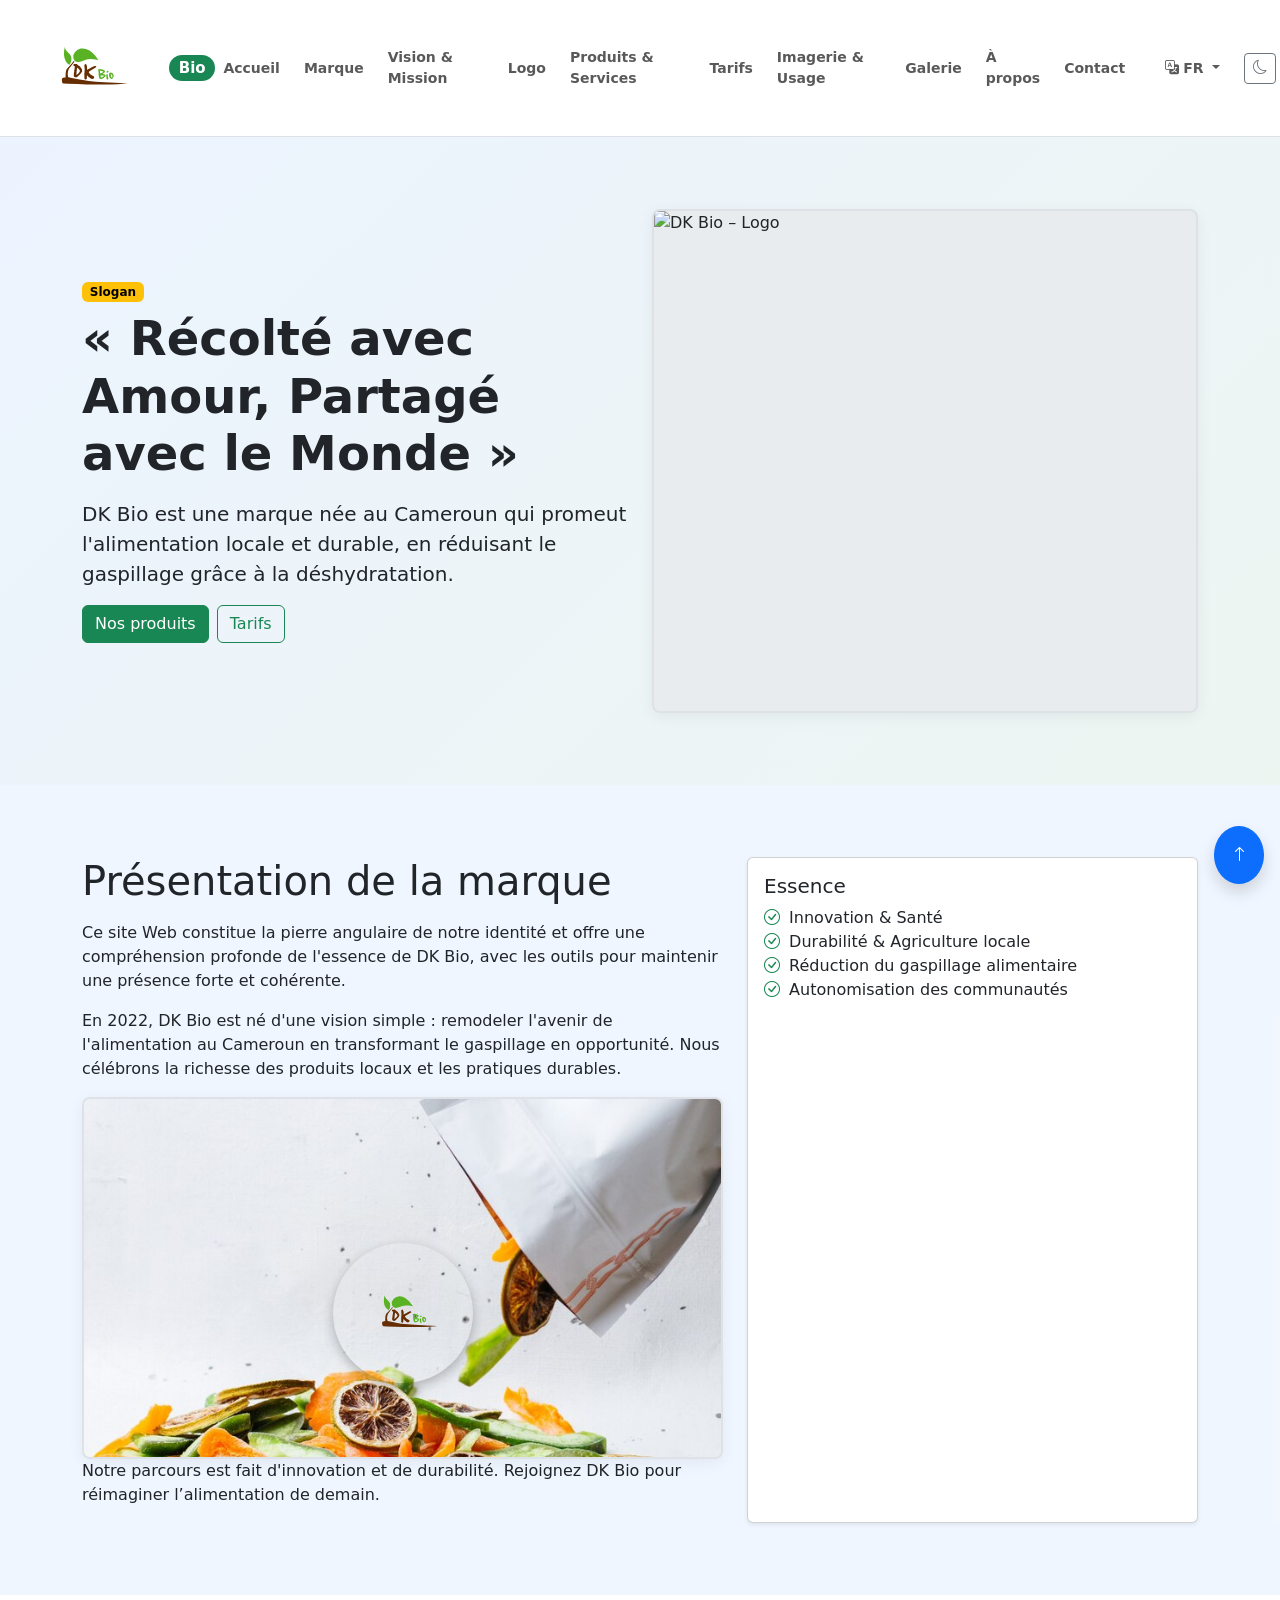
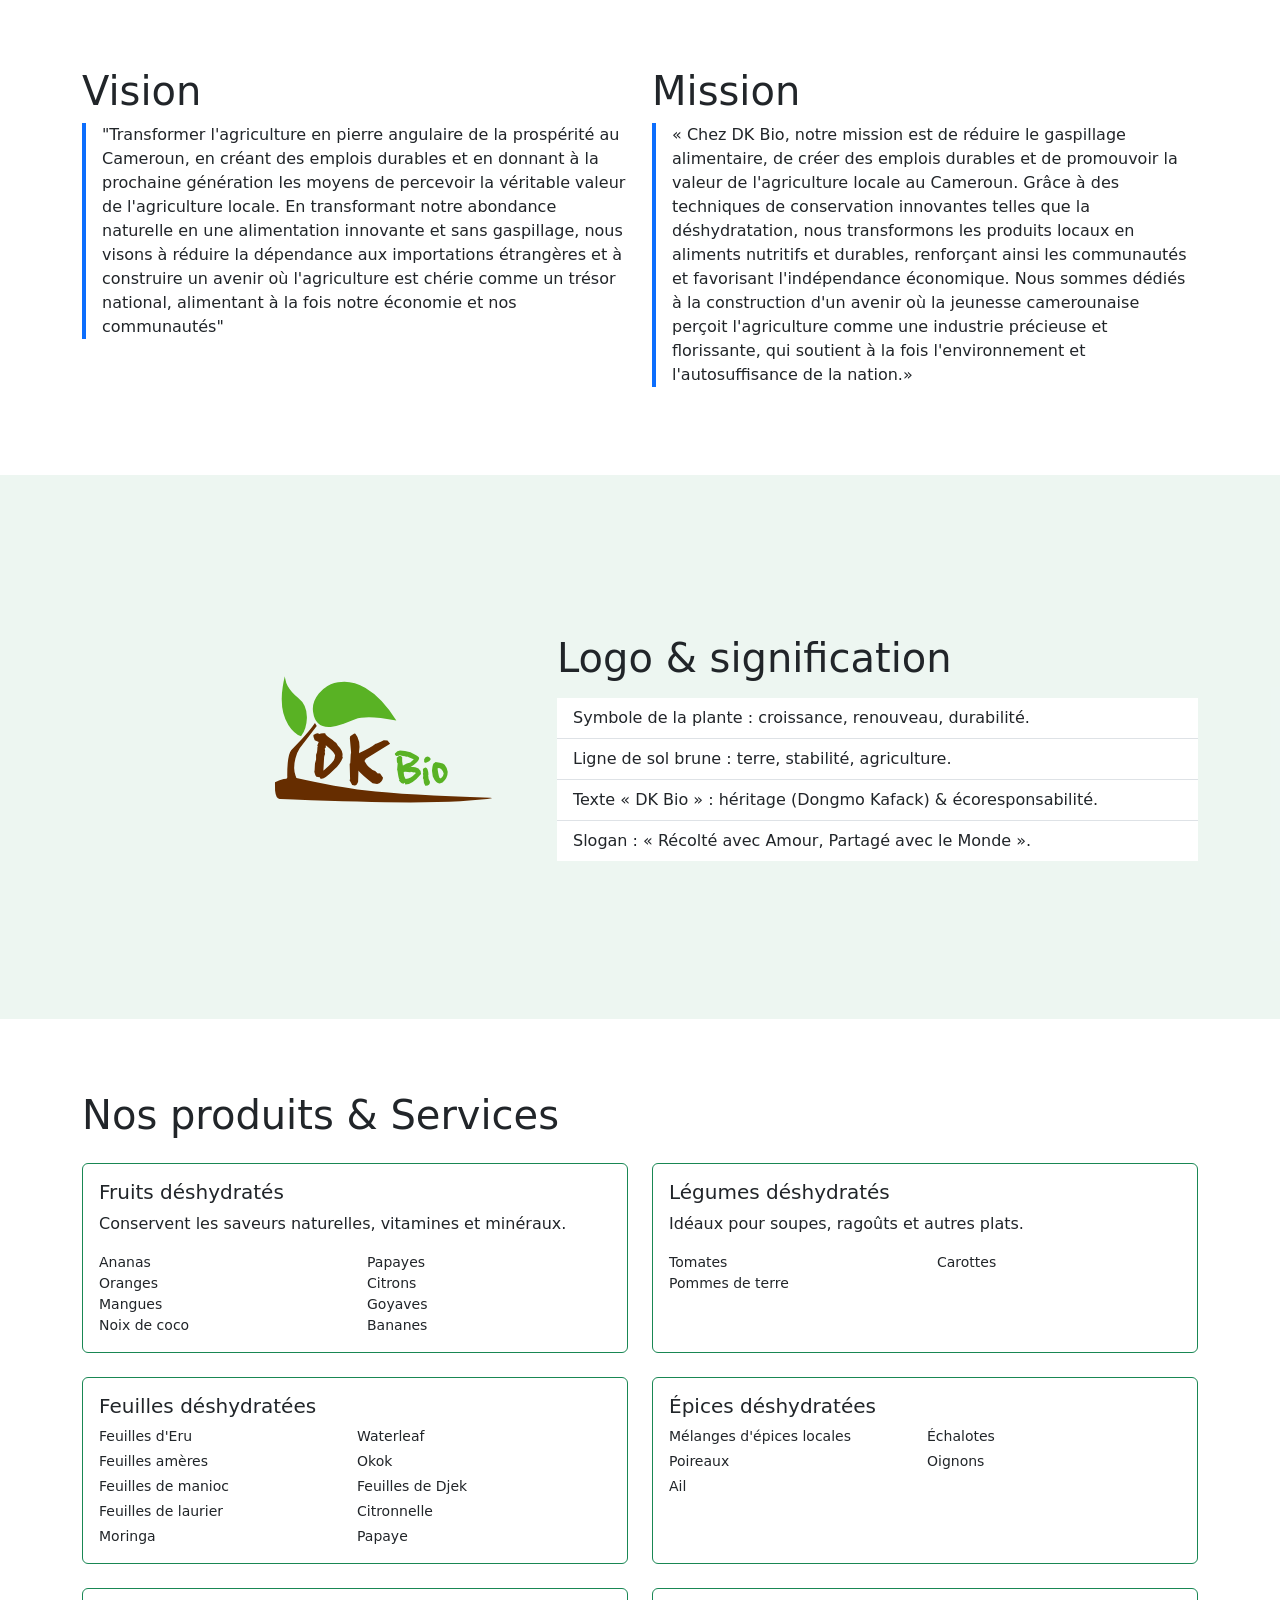
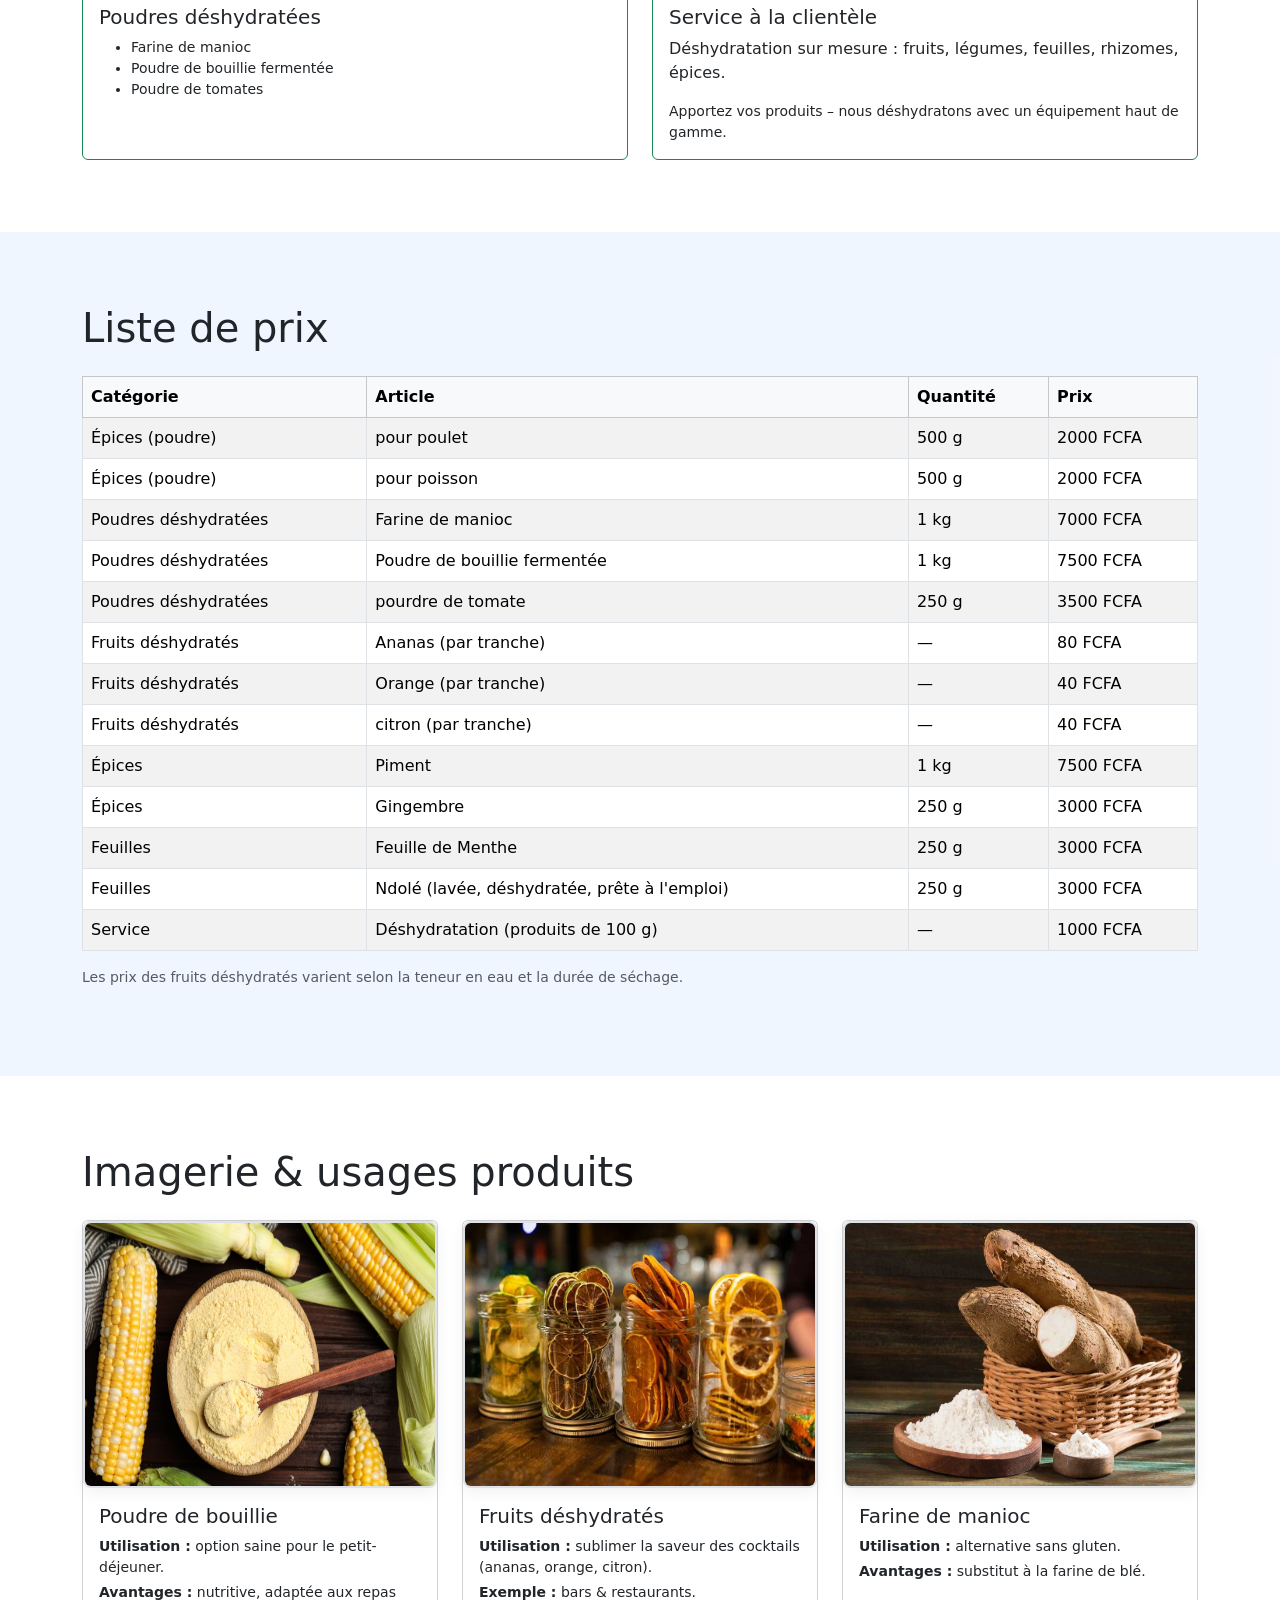
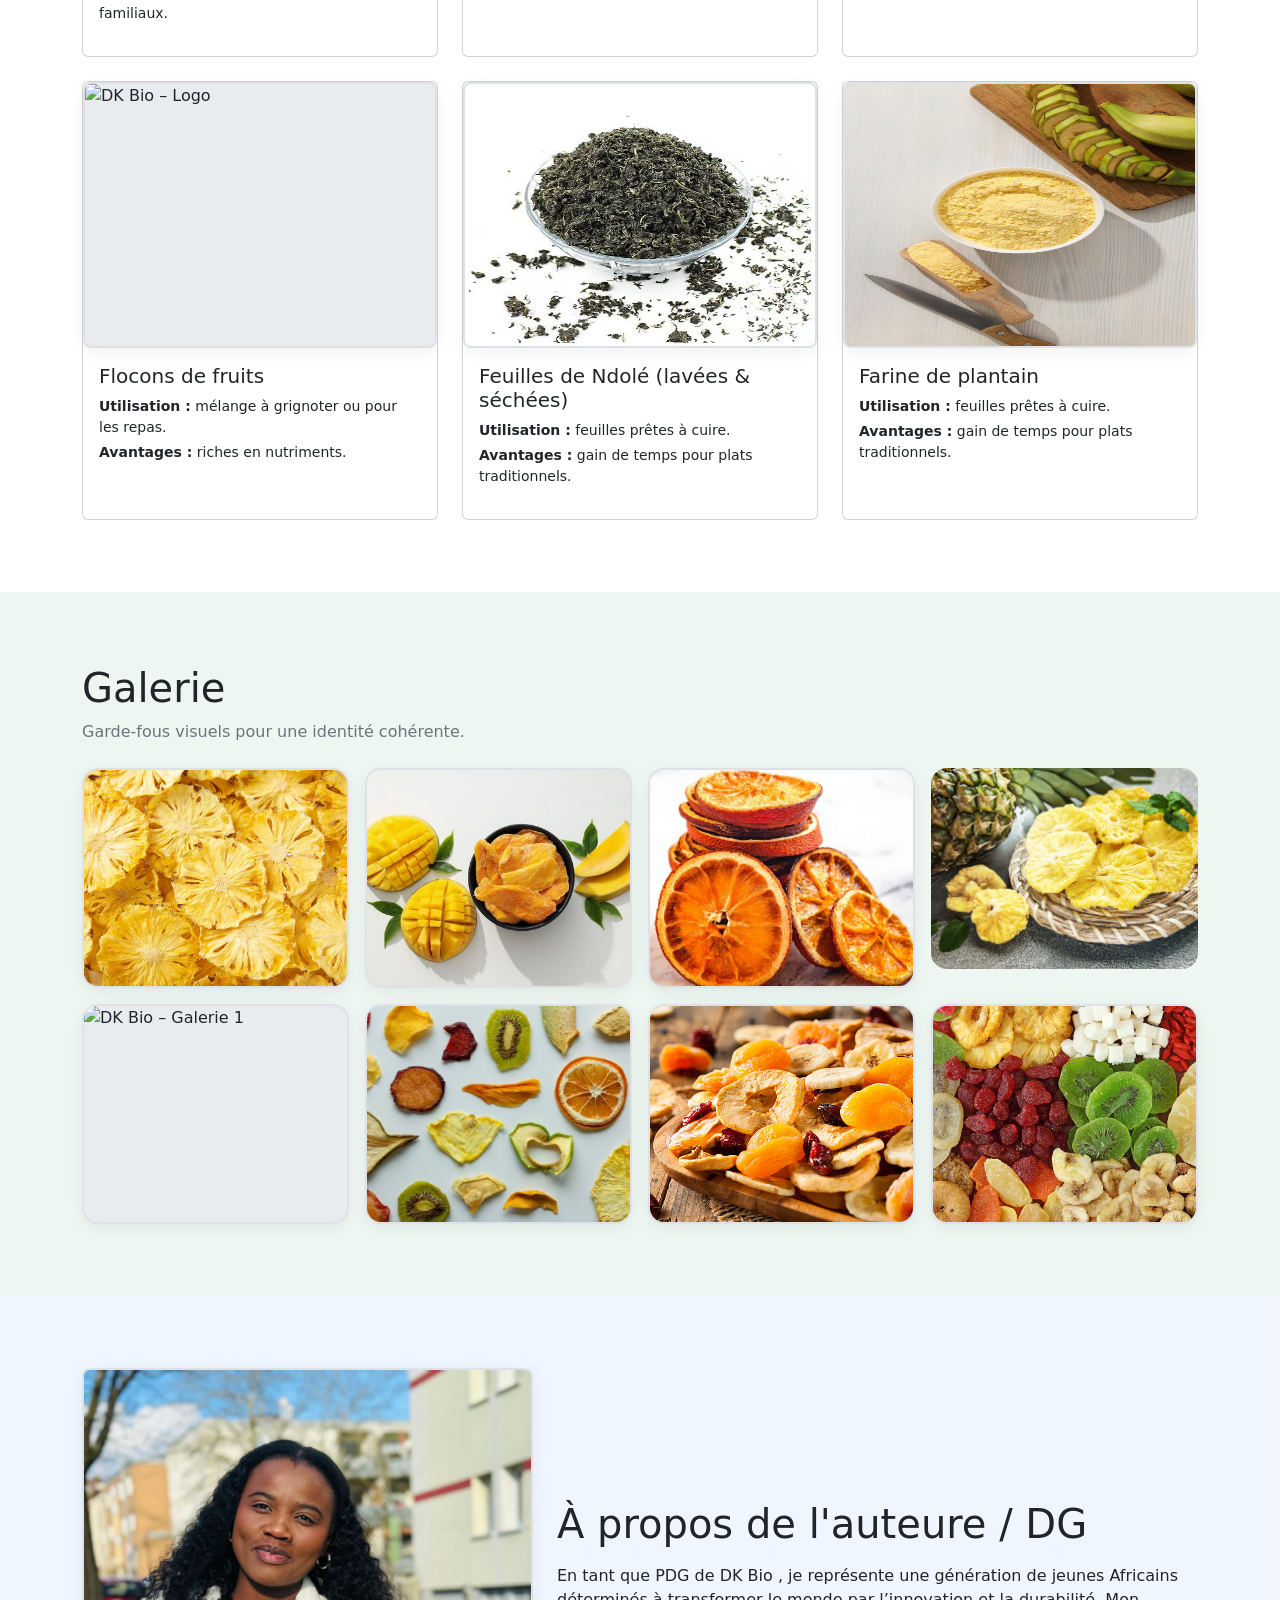
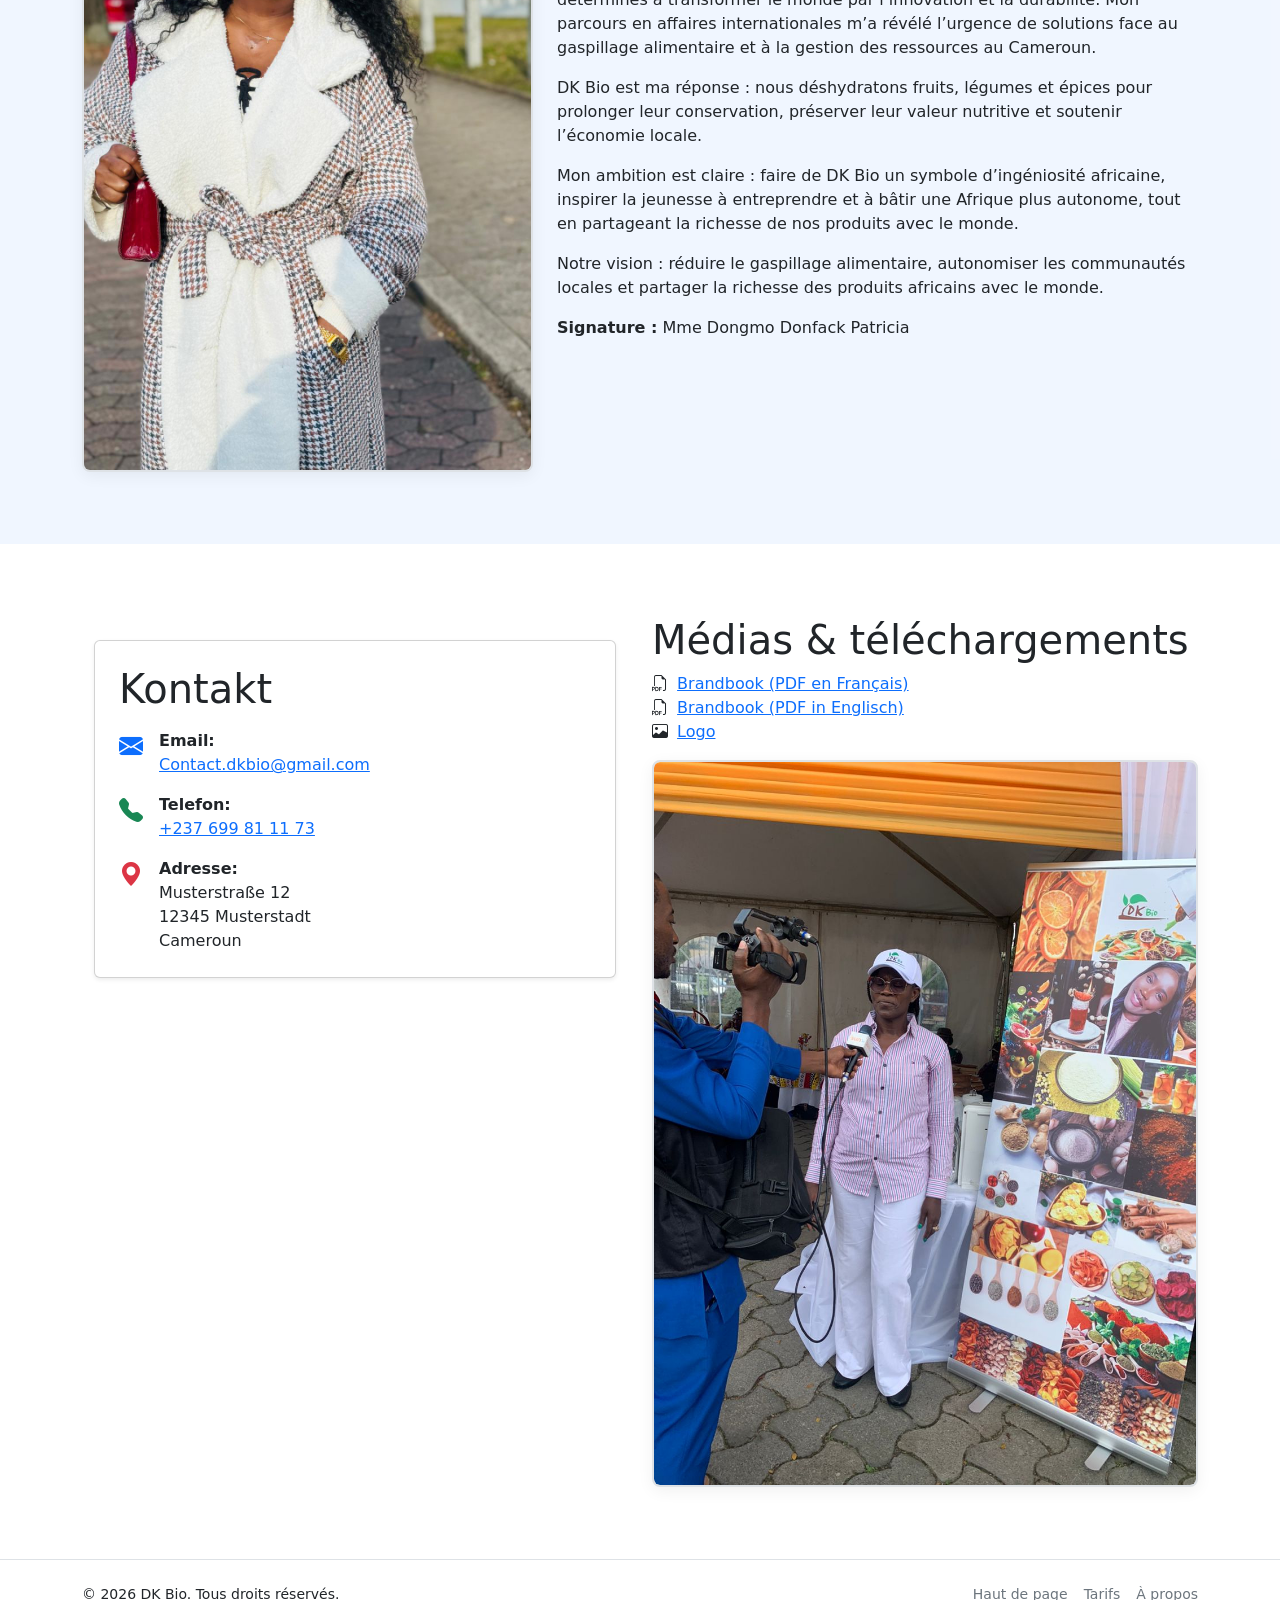
==== index.html @ 54e21f1a "Fix image path" ====
<!DOCTYPE html>
<html lang="fr" data-bs-theme="light">

<head>
  <meta charset="utf-8" />
  <meta name="viewport" content="width=device-width, initial-scale=1" />
  <title>DK Bio</title>
  <meta name="description"
    content="Mise en page responsive Bootstrap reproduisant fidèlement le flyer DK Bio, avec espaces réservés pour toutes les images." />
  <meta name="Keywords"
    content="DK Bio est une marque née au Cameroun qui promeut l'alimentation locale et durable, en réduisant le gaspillage grâce à la déshydratation." />
  <meta name="keywords"
    content="Fruits déshydratés, Légumes déshydratés, Feuilles déshydratées, Épices déshydratées, Poudres déshydratées, Déshydratation sur mesure, Alimentation durable, Agriculture locale, Réduction du gaspillage alimentaire, Cameroun, DK Bio, Poudre de bouillie" />
  
  <link href="https://cdn.jsdelivr.net/npm/bootstrap@5.3.3/dist/css/bootstrap.min.css" rel="stylesheet" />
  <link href="https://cdn.jsdelivr.net/npm/bootstrap-icons@1.11.3/font/bootstrap-icons.css" rel="stylesheet" />
  <style>
    :root {
      --brand: #0d6efd;
      --brand-2: #198754;
      --accent: #ffc107;
    }

    html {
      scroll-behavior: smooth;
    }

    body {
      font-optical-sizing: auto;
    }

    .section {
      padding: 72px 0;
    }

    /* Hero-Hintergrund passt sich dem Theme an */
    .hero {
      background:
        linear-gradient(135deg,
          rgba(var(--bs-primary-rgb), .08),
          rgba(var(--bs-success-rgb), .08));
    }

    /* Platzhalter: Variablen statt fixer Farben -> Dark-kompatibel */
    .placeholder-photo {
      position: relative;
      background: var(--bs-secondary-bg);
      border: 2px solid var(--bs-border-color);
      box-shadow: 0 .25rem 1rem rgba(0, 0, 0, .06);
      border-radius: .5rem;
      min-height: 220px;
      display: flex;
      align-items: center;
      justify-content: center;
      overflow: hidden;
    }

    .placeholder-photo small {
      color: var(--bs-secondary-color);
    }

    .badge-accent {
      background: var(--accent);
      color: #000;
    }

    .logo-lockup {
      font-weight: 800;
      letter-spacing: .5px;
    }

    .floating-cta {
      position: fixed;
      right: 1rem;
      bottom: 1rem;
      z-index: 1030;
    }

    .price-table th {
      white-space: nowrap;
    }

    .quote {
      border-left: 4px solid var(--brand);
      padding-left: 1rem;
    }

    /* weiche Sektionen, abhängig vom Theme */
    .bg-soft {
      background: rgba(var(--bs-primary-rgb), .06);
    }

    .bg-soft-2 {
      background: rgba(var(--bs-success-rgb), .08);
    }

    .rule-grid {
      display: grid;
      grid-template-columns: repeat(4, 1fr);
      gap: .5rem;
    }

    .rule-cell {
      aspect-ratio: 1/1;
      background: var(--bs-tertiary-bg);
      border-radius: .25rem;
      display: flex;
      align-items: center;
      justify-content: center;
      font-weight: 600;
      color: var(--bs-secondary-color);
    }

    .list-check i {
      color: var(--brand-2);
      margin-right: .25rem;
    }
  </style>
</head>

<body>
  <!-- NAV -->
  <nav class="navbar navbar-expand-lg bg-body border-bottom sticky-top px-0"><!-- px-0 entfernt Navbar-Padding -->
    <div class="container-fluid px-1"><!-- statt p-0 reicht px-0 -->
      <a class="navbar-brand d-flex align-items-center m-0 p-0 ps-0"
        href="#home"><!-- ps-0: kein linker Innenabstand -->
        <img src="Image/DK Bio Profile (2).svg" alt="DK Bio – Logo" class="d-block" style="height:120px; width:400;" />
        <span class="badge rounded-pill text-bg-success">Bio</span>
      </a>
      <button class="navbar-toggler px-2" type="button" data-bs-toggle="collapse" data-bs-target="#navMain"
        aria-controls="navMain" aria-label="Menu">
        <span class="navbar-toggler-icon"></span>
      </button>
      <div id="navMain" class="collapse navbar-collapse">
        <ul class="navbar-nav ms-auto small fw-semibold align-items-lg-center gap-lg-2">
          <li class="nav-item"><a class="nav-link" data-i18n="nav.start" href="#home">Accueil</a></li>
          <li class="nav-item"><a class="nav-link" data-i18n="nav.brand" href="#presentation">Marque</a></li>
          <li class="nav-item"><a class="nav-link" data-i18n="nav.vision" href="#vision-mission">Vision & Mission</a>
          </li>
          <li class="nav-item"><a class="nav-link" data-i18n="nav.logo" href="#logo">Logo</a></li>
          <li class="nav-item"><a class="nav-link" data-i18n="nav.products" href="#products">Produits & Services</a>
          </li>
          <li class="nav-item"><a class="nav-link" data-i18n="nav.pricing" href="#pricing">Tarifs</a></li>
          <li class="nav-item"><a class="nav-link" data-i18n="nav.imagery" href="#imagery">Imagerie & Usage</a></li>
          <li class="nav-item"><a class="nav-link" href="#galerie">Galerie</a></li>
          <li class="nav-item"><a class="nav-link" data-i18n="nav.about" href="#about">À propos</a></li>
          <li class="nav-item"><a class="nav-link" data-i18n="nav.contact" href="#contact">Contact</a></li>

          <!-- Sprachmenü -->
          <li class="nav-item dropdown ms-lg-3">
            <a class="nav-link dropdown-toggle" href="#" id="langMenu" role="button" data-bs-toggle="dropdown"
              aria-expanded="false">
              <i class="bi bi-translate me-1"></i><span data-i18n="nav.lang">FR</span>
            </a>
            <ul class="dropdown-menu dropdown-menu-end" aria-labelledby="langMenu">
              <li><button class="dropdown-item" data-lang="fr">Français</button></li>
              <li><button class="dropdown-item" data-lang="en">English</button></li>
            </ul>
          </li>

          <!-- Theme Toggle -->
          <li class="nav-item ms-lg-2">
            <button id="themeToggle" class="btn btn-sm btn-outline-secondary" type="button"
              aria-label="Basculer le thème">
              <i class="bi bi-moon"></i>
            </button>
          </li>
        </ul>
      </div>
    </div>
  </nav>

  <!-- HERO -->
  <header id="home" class="hero section">
    <div class="container">
      <div class="row align-items-center g-4">
        <div class="col-lg-6">
          <span class="badge badge-accent mb-2" data-i18n="hero.tag">Slogan</span>
          <h1 class="display-5 fw-bold mb-3" data-i18n="hero.head">« Récolté avec Amour, Partagé avec le Monde »</h1>
          <p class="lead" data-i18n="hero.lead">DK Bio est une marque née au Cameroun qui promeut l'alimentation locale
            et durable, en réduisant le gaspillage grâce à la déshydratation.</p>
          <div class="d-flex gap-2">
            <a href="#products" class="btn btn-success" data-i18n="hero.ctaProducts"><i class="bi bi-basket2"></i> Nos
              produits</a>
            <a href="#pricing" class="btn btn-outline-success" data-i18n="hero.ctaPricing"><i
                class="bi bi-cash-coin"></i> Tarifs</a>
          </div>
        </div>
        <div class="col-lg-6">
          <div class="placeholder-photo">
            <!-- Verwende beide Zeilen für getrennte Light/Dark-Logos -->
            <img src="Image/recolte_avec_amour.jpeg" height="500" width="700" alt="DK Bio – Logo" />
          </div>
        </div>

      </div>
    </div>
  </header>

  <!-- PRÉSENTATION DE LA MARQUE -->
  <section id="presentation" class="section bg-soft">
    <div class="container">
      <div class="row g-4">
        <div class="col-lg-7">
          <h2 class="h1 mb-3" data-i18n="brand.title">Présentation des la marque</h2>
          <p data-i18n="brand.p1"> Ce site Web constitue la pierre angulaire de notre identité et offre une
            compréhension profonde de l'essence de DK Bio, avec les outils pour maintenir une présence forte et
            cohérente.</p>
          <p data-i18n="brand.p2">En 2022, DK Bio est né d'une vision simple : remodeler l'avenir de l'alimentation au
            Cameroun en transformant le gaspillage en opportunité. Nous célébrons la richesse des produits locaux et les
            pratiques durables.</p>
          <div class="placeholder-photo ratio ratio-16x9 no-border" style="position:relative;">
            <!-- Großes Bild -->
            <img src="Image/slogan.jpg" alt=""
              style="position:absolute; inset:0; width:100%; height:100%; object-fit:cover;">

            <!-- Kleines Bild RECHTS OBEN -->
            <img src="Image/DK Bio Profile (2).svg" alt="Overlay"
              style="position:absolute; left:1rem; top:9rem; left:auto; width:140px; height:140px; object-fit:contain; border-radius:50%; box-shadow:0 .25rem .75rem rgba(0,0,0,.25);">
          </div>


          <p data-i18n="brand.p3">Notre parcours est fait d'innovation et de durabilité. Rejoignez DK Bio pour
            réimaginer l’alimentation de demain.</p>
        </div>
        <div class="col-lg-5">
          <div class="card h-100 shadow-sm">
            <div class="card-body">
              <h5 class="card-title" data-i18n="brand.essence">Essence</h5>
              <ul class="list-unstyled list-check">
                <li><i class="bi bi-check-circle"></i><span data-i18n="brand.e1"> Innovation & Santé</span></li>
                <li><i class="bi bi-check-circle"></i><span data-i18n="brand.e2"> Durabilité & Agriculture locale</span>
                </li>
                <li><i class="bi bi-check-circle"></i><span data-i18n="brand.e3"> Réduction du gaspillage
                    alimentaire</span></li>
                <li><i class="bi bi-check-circle"></i><span data-i18n="brand.e4"> Autonomisation des communautés</span>
                </li>
              </ul>
            </div>
          </div>
        </div>
      </div>
    </div>
  </section>

  <!-- VISION & MISSION -->
  <section id="vision-mission" class="section">
    <div class="container">
      <div class="row g-4">
        <div class="col-lg-6">
          <h2 class="h1" data-i18n="vm.visionTitle">Vision</h2>
          <p class="quote" data-i18n="vm.vision"> "Transformer l'agriculture en pierre angulaire de la prospérité au
            Cameroun, en créant des
            emplois durables et en donnant à la prochaine génération les moyens de percevoir la véritable valeur de
            l'agriculture locale. En
            transformant notre abondance naturelle en une alimentation innovante et sans gaspillage, nous visons à
            réduire la dépendance aux
            importations étrangères et à construire un avenir où l'agriculture est chérie comme un trésor national,
            alimentant à la fois
            notre économie et nos communautés"
          </p>
        </div>
        <div class="col-lg-6">
          <h2 class="h1" data-i18n="vm.missionTitle">Mission</h2>
          <p class="quote" data-i18n="vm.mission">"Chez DK Bio, notre mission est de réduire le gaspillage alimentaire,
            de créer des emplois durables et de promouvoir la valeur de l'agriculture locale au Cameroun. Grâce à des
            techniques de conservation innovantes telles que la déshydratation, nous transformons les produits locaux en
            aliments nutritifs et durables, renforçant ainsi les communautés et favorisant l'indépendance économique.
            Nous sommes dédiés à la construction d'un avenir où la jeunesse camerounaise perçoit l'agriculture comme une
            industrie précieuse et florissante, qui soutient à la fois l'environnement et l'autosuffisance de la
            nation."
          </p>
        </div>
      </div>
    </div>
  </section>

  <!-- LOGO & SIGNIFICATION -->
  <section id="logo" class="section bg-soft-2">
    <div class="container">
      <div class="row g-4 align-items-center">
        <div class="col-lg-5 ">
          <div class="border-radius border-success">
            <!-- Verwende beide Zeilen für getrennte Light/Dark-Logos -->
            <img src="Image/DK Bio Profile (2).svg" alt="DK Bio – Logo" class="img-contain logo-light" />

          </div>
        </div>
        <div class="col-lg-7">
          <h2 class="h1 mb-3" data-i18n="logo.title">Logo & signification</h2>
          <ul class="list-group list-group-flush">
            <li class="list-group-item" data-i18n="logo.l1">Symbole de la plante : croissance, renouveau, durabilité.
            </li>
            <li class="list-group-item" data-i18n="logo.l2">Ligne de sol brune : terre, stabilité, agriculture.</li>
            <li class="list-group-item" data-i18n="logo.l3">Texte « DK Bio » : héritage (Dongmo Kafack) &
              écoresponsabilité.</li>
            <li class="list-group-item" data-i18n="logo.l4">Slogan : « Récolté avec Amour, Partagé avec le Monde ».</li>
          </ul>
        </div>
      </div>
    </div>
  </section>

  <!-- PRODUITS & SERVICES -->
  <section id="products" class="section">
    <div class="container">
      <h2 class="h1 mb-4" data-i18n="prod.title">Nos produits & Services</h2>
      <div class="row g-4">
        <div class="col-md-6">
          <div class="card h-100 border-success">
            <div class="card-body">
              <h5 class="card-title" data-i18n="prod.fruitTitle">Fruits déshydratés</h5>
              <p data-i18n="prod.fruitDesc">Conservent les saveurs naturelles, vitamines et minéraux.</p>
              <div class="row row-cols-2 small">
                <div class="col" data-i18n="prod.f1">Ananas</div>
                <div class="col" data-i18n="prod.f2">Papayes</div>
                <div class="col" data-i18n="prod.f3">Oranges</div>
                <div class="col" data-i18n="prod.f4">Citrons</div>
                <div class="col" data-i18n="prod.f5">Mangues</div>
                <div class="col" data-i18n="prod.f6">Goyaves</div>
                <div class="col" data-i18n="prod.f7">Noix de coco</div>
                <div class="col" data-i18n="prod.f8">Bananes</div>
              </div>
            </div>
          </div>
        </div>
        <div class="col-md-6">
          <div class="card h-100 border-success">
            <div class="card-body">
              <h5 class="card-title" data-i18n="prod.vegTitle">Légumes déshydratés</h5>
              <p data-i18n="prod.vegDesc">Idéaux pour soupes, ragoûts et autres plats.</p>
              <div class="row row-cols-2 small">
                <div class="col" data-i18n="prod.v1">Tomates</div>
                <div class="col" data-i18n="prod.v2">Carottes</div>
                <div class="col" data-i18n="prod.v3">Pommes de terre</div>
              </div>
            </div>
          </div>
        </div>
        <div class="col-md-6">
          <div class="card h-100 border-success">
            <div class="card-body">
              <h5 class="card-title" data-i18n="prod.leafTitle">Feuilles déshydratées</h5>
              <div class="row row-cols-2 small g-1">
                <div class="col" data-i18n="prod.l1">Feuilles d’Eru</div>
                <div class="col" data-i18n="prod.l2">Waterleaf</div>
                <div class="col" data-i18n="prod.l3">Feuilles amères</div>
                <div class="col" data-i18n="prod.l4">Okok</div>
                <div class="col" data-i18n="prod.l5">Feuilles de manioc</div>
                <div class="col" data-i18n="prod.l6">Feuilles de Djek</div>
                <div class="col" data-i18n="prod.l7">Feuilles de laurier</div>
                <div class="col" data-i18n="prod.l8">Citronnelle</div>
                <div class="col" data-i18n="prod.l9">Moringa</div>
                <div class="col" data-i18n="prod.l10">Papaye</div>
              </div>
            </div>
          </div>
        </div>
        <div class="col-md-6">
          <div class="card h-100 border-success">
            <div class="card-body">
              <h5 class="card-title" data-i18n="prod.spiceTitle">Épices déshydratées</h5>
              <div class="row row-cols-2 small g-1">
                <div class="col" data-i18n="prod.s1">Mélanges d'épices locales</div>
                <div class="col" data-i18n="prod.s2">Échalotes</div>
                <div class="col" data-i18n="prod.s3">Poireaux</div>
                <div class="col" data-i18n="prod.s4">Oignons</div>
                <div class="col" data-i18n="prod.s5">Ail</div>
              </div>
            </div>
          </div>
        </div>
        <div class="col-md-6">
          <div class="card h-100 border-success">
            <div class="card-body">
              <h5 class="card-title" data-i18n="prod.powderTitle">Poudres déshydratées</h5>
              <ul class="small mb-0">
                <li data-i18n="prod.p1">Farine de manioc</li>
                <li data-i18n="prod.p2">Poudre de bouillie fermentée</li>
                <li data-i18n="prod.p3">Poudre de tomates</li>
              </ul>
            </div>
          </div>
        </div>
        <div class="col-md-6">
          <div class="card h-100 border-success">
            <div class="card-body">
              <h5 class="card-title" data-i18n="prod.serviceTitle">Service à la clientèle</h5>
              <p data-i18n="prod.serviceDesc">Déshydratation sur mesure : fruits, légumes, feuilles, rhizomes, épices.
              </p>
              <p class="small mb-0" data-i18n="prod.serviceNote">Apportez vos produits – nous déshydratons avec un
                équipement haut de gamme.</p>
            </div>
          </div>
        </div>
      </div>
    </div>
  </section>

  <!-- TARIFS -->
  <section id="pricing" class="section bg-soft">
    <div class="container">
      <h2 class="h1 mb-4" data-i18n="price.title">Liste de prix</h2>
      <div class="table-responsive">
        <table class="table table-bordered table-striped align-middle price-table">
          <thead class="table-light">
            <tr>
              <th data-i18n="price.col1">Catégorie</th>
              <th data-i18n="price.col2">Article</th>
              <th data-i18n="price.col3">Quantité</th>
              <th data-i18n="price.col4">Prix</th>
            </tr>
          </thead>
          <tbody>
            <tr>
              <td data-i18n="price.i14">Épices (poudre)</td>
              <td data-i18n="price.i1">pour poulet</td>
              <td>500 g</td>
              <td>2000 FCFA</td>
            </tr>
            <tr>
              <td data-i18n="price.i14">Épices (poudre)</td>
              <td data-i18n="price.i2">pour poisson</td>
              <td>500 g</td>
              <td>2000 FCFA</td>
            </tr>
            <tr>
              <td data-i18n="price.i15">Poudres déshydratées</td>
              <td data-i18n="price.i3">Farine de manioc</td>
              <td>1 kg</td>
              <td>7000 FCFA</td>
            </tr>
            <tr>
              <td data-i18n="price.i15">Poudres déshydratées</td>
              <td data-i18n="price.i4">Poudre de bouillie fermentée</td>
              <td>1 kg</td>
              <td>7500 FCFA</td>
            </tr>
            <tr>
              <td data-i18n="price.i15">Poudres déshydratées</td>
              <td data-i18n="price.i5">Poudre de tomates</td>
              <td>250 g</td>
              <td>3500 FCFA</td>
            </tr>
            <tr>
              <td data-i18n="price.i16">Fruits déshydratés</td>
              <td data-i18n="price.i6">Ananas (par tranche)</td>
              <td>—</td>
              <td>80 FCFA</td>
            </tr>
            <tr>
              <td data-i18n="price.i16">Fruits déshydratés</td>
              <td data-i18n="price.i7">Orange (par tranche)</td>
              <td>—</td>
              <td>40 FCFA</td>
            </tr>
            <tr>
              <td data-i18n="price.i16">Fruits déshydratés</td>
              <td data-i18n="price.i8">Citron (par tranche)</td>
              <td>—</td>
              <td>40 FCFA</td>
            </tr>
            <tr>
              <td data-i18n="price.i17">Épices</td>
              <td data-i18n="price.i9">Piment</td>
              <td>1 kg</td>
              <td>7500 FCFA</td>
            </tr>
            <tr>
              <td data-i18n="price.i17">Épices</td>
              <td data-i18n="price.i10">Gingembre</td>
              <td>250 g</td>
              <td>3000 FCFA</td>
            </tr>
            <tr>
              <td data-i18n="price.i18">Feuilles</td>
              <td data-i18n="price.i11">Feuille de menthe</td>
              <td>250 g</td>
              <td>3000 FCFA</td>
            </tr>
            <tr>
              <td data-i18n="price.i18">Feuilles</td>
              <td data-i18n="price.i12">Ndolé (lavée, déshydratée, prête à l'emploi)</td>
              <td>250 g</td>
              <td>3000 FCFA</td>
            </tr>
            <tr>
              <td data-i18n="price.i19">Service</td>
              <td data-i18n="price.i13">Déshydratation (produits de 100 g)</td>
              <td>—</td>
              <td>1000 FCFA</td>
            </tr>
          </tbody>
        </table>
      </div>
      <p class="small text-muted" data-i18n="price.note">Les prix des fruits déshydratés varient selon la teneur en eau
        et la durée de séchage.</p>
    </div>
  </section>

  <!-- IMAGERIE & USAGE -->
  <section id="imagery" class="section">
    <div class="container">
      <h2 class="h1 mb-4" data-i18n="img.title">Imagerie & usages produits</h2>
      <div class="row g-4">
        <div class="col-md-6 col-lg-4">
          <div class="card h-100">
            <div class="placeholder-photo ratio ratio-4x3 card-img-top">
              <img src="Image/poudre de bouillie.jpeg" alt="DK Bio – Logo" class="img-contain logo-light" />
            </div>
            <div class="card-body">
              <h5 class="card-title" data-i18n="img.p1t">Poudre de bouillie</h5>
              <p class="small mb-1" data-i18n="img.p1u"><strong>Utilisation :</strong> option saine pour le
                petit-déjeuner.</p>
              <p class="small" data-i18n="img.p1a"><strong>Avantages :</strong> nutritive, adaptée aux repas familiaux.
              </p>
            </div>
          </div>
        </div>
        <div class="col-md-6 col-lg-4">
          <div class="card h-100">
            <div class="placeholder-photo ratio ratio-4x3 card-img-top">
              <img src="Image/Flocon de fruit.jpeg" alt="DK Bio – Logo" class="img-contain logo-dark" />
            </div>
            <div class="card-body">
              <h5 class="card-title" data-i18n="img.p2t">Fruits déshydratés</h5>
              <p class="small mb-1" data-i18n="img.p2u"><strong>Utilisation :</strong> sublimer la saveur des cocktails
                (ananas, orange, citron).</p>
              <p class="small" data-i18n="img.p2a"><strong>Exemple :</strong> bars & restaurants.</p>
            </div>
          </div>
        </div>
        <div class="col-md-6 col-lg-4">
          <div class="card h-100">
            <div class="placeholder-photo ratio ratio-4x3 card-img-top">
              <img src="Image/farine de manioc.jpeg" height="500" width="700" alt="DK Bio – Logo" />
            </div>
            <div class="card-body">
              <h5 class="card-title" data-i18n="img.p3t">Farine de manioc</h5>
              <p class="small mb-1" data-i18n="img.p3u"><strong>Utilisation :</strong> alternative sans gluten.</p>
              <p class="small" data-i18n="img.p3a"><strong>Avantages :</strong> substitut à la farine de blé.</p>
            </div>
          </div>
        </div>
        <div class="col-md-6 col-lg-4">
          <div class="card h-100">
            <div class="placeholder-photo ratio ratio-4x3 card-img-top">
              <img src="Image/Fruits deshydratés.jpeg" height="400" alt="DK Bio – Logo"
                class="img-contain logo-dark" />
            </div>
            <div class="card-body">
              <h5 class="card-title" data-i18n="img.p4t">Flocons de fruits</h5>
              <p class="small mb-1" data-i18n="img.p4u"><strong>Utilisation :</strong> mélange à grignoter ou pour les
                repas.</p>
              <p class="small" data-i18n="img.p4a"><strong>Avantages :</strong> riches en nutriments.</p>
            </div>
          </div>
        </div>
        <div class="col-md-6 col-lg-4">
          <div class="card h-100">
            <div class="placeholder-photo ratio ratio-4x3 card-img-top">
              <img src="Image/ndolet.jpeg" alt="DK Bio – Logo" class="img-contain logo-light" />
            </div>
            <div class="card-body">
              <h5 class="card-title" data-i18n="img.p5t">Feuilles de Ndolé (lavées & séchées)</h5>
              <p class="small mb-1" data-i18n="img.p5u"><strong>Utilisation :</strong> feuilles prêtes à cuire.</p>
              <p class="small" data-i18n="img.p5a"><strong>Avantages :</strong> gain de temps pour plats traditionnels.
              </p>
            </div>
          </div>
        </div>
        <div class="col-md-6 col-lg-4">
          <div class="card h-100">
            <div class="placeholder-photo ratio ratio-4x3 card-img-top">
              <img src="Image/farine de plantain.jpeg" height="500" width="600" alt="DK Bio – Logo"
                class="img-contain logo-light" />
            </div>
            <div class="card-body">
              <h5 class="card-title">Farine de plantain</h5>
              <p class="small mb-1" data-i18n="img.p5u"><strong>Utilisation :</strong> feuilles prêtes à cuire.</p>
              <p class="small" data-i18n="img.p5a"><strong>Avantages :</strong> gain de temps pour plats traditionnels.
              </p>
            </div>
          </div>
        </div>
      </div>
    </div>
  </section>

  <!-- Galerie -->

  <section id="galerie" class="section bg-soft-2">
    <div class="container ">
      <h2 class="h1 mb-2" data-i18n="galerie">Notre Galerie</h2>
      <p class="mb-4 text-secondary" data-i18n="galerie.text">Garde-fous visuels pour une identité cohérente.</p>

      <div class="row g-3 mb-3">
        <div class="col-12 col-md-6 col-xl-3">
          <div class="placeholder-photo ratio ratio-4x3 rounded-4 overflow-hidden">
            <img src="Image/ananas sechée.jpeg" alt="DK Bio – Galerie 1" loading="lazy"
              style="width:100%;height:100%;object-fit:cover;">
          </div>
        </div>

        <div class="col-12 col-md-6 col-xl-3">
          <div class="placeholder-photo ratio ratio-4x3 rounded-4 overflow-hidden">
            <img src="Image/mangue séchée.jpeg" alt="DK Bio – Galerie 2" loading="lazy"
              style="width:100%;height:100%;object-fit:cover;">
          </div>
        </div>

        <div class="col-12 col-md-6 col-xl-3">
          <div class="placeholder-photo ratio ratio-4x3 rounded-4 overflow-hidden">
            <img src="Image/citron séché.jpeg" alt="DK Bio – Galerie 3" loading="lazy"
              style="width:100%;height:100%;object-fit:cover;">
          </div>
        </div>

        <div class="col-12 col-md-6 col-xl-3">
          <div class="place7holder-photo ratio ratio-4x3 rounded-4 overflow-hidden">
            <img src="Image/Ananas sec.jpeg" alt="DK Bio – Galerie 4" loading="lazy"
              style="width:100%;height:100%;object-fit:cover;">
          </div>
        </div>
      </div>
      <div class="row g-3">
        <div class="col-12 col-md-6 col-xl-3">
          <div class="placeholder-photo ratio ratio-4x3 rounded-4 overflow-hidden">
            <img src="Image/Carotte_legumes.jpeg" alt="DK Bio – Galerie 1" loading="lazy"
              style="width:100%;height:100%;object-fit:cover;">
          </div>
        </div>

        <div class="col-12 col-md-6 col-xl-3">
          <div class="placeholder-photo ratio ratio-4x3 rounded-4 overflow-hidden">
            <img src="Image/Carotte_legumes_sec.jpeg" alt="DK Bio – Galerie 2" loading="lazy"
              style="width:100%;height:100%;object-fit:cover;">
          </div>
        </div>

        <div class="col-12 col-md-6 col-xl-3">
          <div class="placeholder-photo ratio ratio-4x3 rounded-4 overflow-hidden">
            <img src="Image/bananes sec.jpg" alt="DK Bio – Galerie 3" loading="lazy"
              style="width:100%;height:100%;object-fit:cover;">
          </div>
        </div>

        <div class="col-12 col-md-6 col-xl-3">
          <div class="placeholder-photo ratio ratio-4x3 rounded-4 overflow-hidden">
            <img src="Image/fruits-secs.jpeg" alt="DK Bio – Galerie 4" loading="lazy"
              style="width:100%;height:100%;object-fit:cover;">
          </div>
        </div>
      </div>
    </div>
  </section>

  <!-- VIDÉO 
  <section id="video" class="section">
    <div class="container">
      <h2 class="h1 mb-4" data-i18n="video.title">Vidéo de présentation</h2>
      <p class="mb-4" data-i18n="video.desc">Découvrez notre histoire, nos valeurs et notre engagement envers une
        alimentation durable.</p>
      <div class="placeholder-photo ratio ratio-21x9" style="border:0;">
        <video controls playsinline preload="metadata" class="w-100 h-100" style="object-fit:cover;">
          <source src="Image/DK Bio-Video.mp4" type="video/webm" width="1280" height="1280">
          <source src="Image/DK Bio-Video.mp4" type="video/mp4" width="1280" height="1280">
          Votre navigateur ne supporte pas la vidéo HTML5.
        </video>
      </div>

    </div>
  </section>
  -->


  <!-- À PROPOS / DG -->
  <section id="about" class="section bg-soft">
    <div class="container">
      <div class="row g-4 align-items-center">
        <div class="col-lg-5">
          <div class="placeholder-photo">
            <img src="Image/DG.jpeg" height="700" width="700" alt="DK Bio – Logo" class="img-contain logo-dark" />
          </div>
        </div>
        <div class="col-lg-7">
          <h2 class="h1 mb-3" data-i18n="about.title">À propos de l'auteure / DG</h2>
          <p data-i18n="about.text1">En tant que <strong> PDG de DK Bio</strong> , je représente une génération de
            jeunes Africains déterminés à transformer le monde par l’innovation et la durabilité.
            Mon parcours en affaires internationales m’a révélé l’urgence de solutions face au gaspillage alimentaire et
            à la gestion des ressources au Cameroun.
          </p>
          <p data-i18n="about.text2"><strong>DK Bio est ma réponse :</strong> nous déshydratons fruits, légumes et
            épices pour prolonger leur conservation, préserver leur valeur nutritive et soutenir
            l’économie locale.
          </p>
          <p data-i18n="about.text3"><strong>Mon ambition est claire : </strong>faire de DK Bio un symbole d’ingéniosité
            africaine, inspirer la jeunesse à entreprendre et à bâtir une Afrique plus autonome, tout en partageant
            la richesse de nos produits avec le monde.
          </p>
          <p data-i18n="about.text4"><strong>Notre vision :</strong> réduire le gaspillage alimentaire, autonomiser les
            communautés locales et partager la richesse des produits africains avec le monde.</p>
          <p class="mb-0"><strong data-i18n="about.sigLabel">Signature :</strong> <span data-i18n="about.sig">Mme Dongmo
              Donfack Patricia</span></p>
        </div>
      </div>
    </div>
  </section>

  <!-- CONTACT / PIED DE PAGE -->
  <section id="contact" class="section">
    <div class="container">
      <div class="row g-4">
        <!-- Contact Form -->
        <div class="col-lg-6">
          <div class="container my-4">
            <div class="card shadow-sm p-4">
              <h1 class="mb-3">Kontakt</h1>

              <div class="d-flex align-items-start mb-3">
                <i class="bi bi-envelope-fill me-3 fs-4 text-primary"></i>
                <div>
                  <strong>Email:</strong><br>
                  <a href="mailto:harristane1@gmail.com">Contact.dkbio@gmail.com</a>
                </div>
              </div>

              <div class="d-flex align-items-start mb-3">
                <i class="bi bi-telephone-fill me-3 fs-4 text-success"></i>
                <div>
                  <strong>Telefon:</strong><br>
                  <a href="tel:+491234567890">+237 699 81 11 73</a>
                </div>
              </div>

              <div class="d-flex align-items-start">
                <i class="bi bi-geo-alt-fill me-3 fs-4 text-danger"></i>
                <div>
                  <strong>Adresse:</strong><br>
                  Musterstraße 12
                  <br>12345 Musterstadt
                  <br>Cameroun
                </div>
              </div>

            </div>
          </div>

        </div>

        <!-- Media & Downloads -->
        <div class="col-lg-6">
          <h2 class="h1" data-i18n="media.title">Médias & téléchargements</h2>
          <ul class="list-unstyled">
            <li>
              <i class="bi bi-filetype-pdf me-1"></i>
              <a href="Documents/DK BIO  brandbook.pdf (11).pdf" target="_blank" data-i18n="media.brandbook1">Brandbook
                (PDF en Français)</a>
            </li>
            <li>
              <i class="bi bi-filetype-pdf me-1"></i>
              <a href="Documents/DK BIO  brandbook.pdf (8).pdf" target="_blank" data-i18n="media.brandbook2">Brandbook
                (PDF in Englisch)</a>
            </li>
            <li>
              <i class="bi bi-image me-1"></i>
              <a href="Image/DK Bio Profile (2).svg" target="_blank" data-i18n="media.logo1">Logo </a>
            </li>

          </ul>
          <div class="placeholder-photo mt-3">
            <img src="Image/Team.jpeg" class="img-fluid rounded shadow" alt="DK Bio – Logo" />
          </div>
        </div>
      </div>
    </div>
  </section>



  <footer class="border-top py-4 small">
    <div class="container d-flex flex-column flex-md-row align-items-center justify-content-between gap-2">
      <div>&copy; <span id="year"></span> DK Bio. <span data-i18n="footer.rights">Tous droits réservés.</span></div>
      <div class="d-flex gap-3">
        <a href="#home" class="link-secondary" data-i18n="footer.top">Haut de page</a>
        <a href="#pricing" class="link-secondary" data-i18n="footer.prices">Tarifs</a>
        <a href="#about" class="link-secondary" data-i18n="footer.about">À propos</a>
      </div>
    </div>
  </footer>

  <a href="#home" class="btn btn-primary rounded-circle p-3 shadow floating-cta" aria-label="Haut de page">
    <i class="bi bi-arrow-up"></i>
  </a>



  <script src="https://cdn.jsdelivr.net/npm/bootstrap@5.3.3/dist/js/bootstrap.bundle.min.js"></script>
  <script>
    // Année dans le pied de page
    document.getElementById('year').textContent = new Date().getFullYear();

    // --- i18n (FR/EN) ---
    const dict = {
      fr: {
        'nav.start': 'Accueil', 'nav.brand': 'Marque', 'nav.vision': 'Vision & Mission', 'nav.logo': 'Logo', 'nav.products': 'Produits & Services', 'nav.pricing': 'Tarifs', 'nav.imagery': 'Imagerie & Usage', 'nav.composition': 'Composition', 'nav.maquette': 'Maquette', 'nav.about': 'À propos', 'nav.contact': 'Contact', 'nav.lang': 'FR',
        'hero.tag': 'Slogan', 'hero.head': '« Récolté avec Amour, Partagé avec le Monde »', 'hero.lead': 'DK Bio est une marque née au Cameroun qui promeut l\'alimentation locale et durable, en réduisant le gaspillage grâce à la déshydratation.', 'hero.ctaProducts': 'Nos produits', 'hero.ctaPricing': 'Tarifs', 'hero.placeholder': 'Espace réservé : visuel clé / logo du flyer',
        'brand.title': 'Présentation de la marque', 'brand.p1': 'Ce site Web constitue la pierre angulaire de notre identité et offre une compréhension profonde de l\'essence de DK Bio, avec les outils pour maintenir une présence forte et cohérente.', 'brand.p2': 'En 2022, DK Bio est né d\'une vision simple : remodeler l\'avenir de l\'alimentation au Cameroun en transformant le gaspillage en opportunité. Nous célébrons la richesse des produits locaux et les pratiques durables.', 'brand.placeholder': 'Espace réservé : image « Notre histoire »', 'brand.p3': 'Notre parcours est fait d\'innovation et de durabilité. Rejoignez DK Bio pour réimaginer l’alimentation de demain.', 'brand.essence': 'Essence', 'brand.e1': ' Innovation & Santé', 'brand.e2': ' Durabilité & Agriculture locale', 'brand.e3': ' Réduction du gaspillage alimentaire', 'brand.e4': ' Autonomisation des communautés',
        'vm.visionTitle': 'Vision', 'vm.missionTitle': 'Mission', 'vm.vision': '"Transformer l\'agriculture en pierre angulaire de la prospérité au Cameroun, en créant des emplois durables et en donnant à la prochaine génération les moyens de percevoir la véritable valeur de l\'agriculture locale. En transformant notre abondance naturelle en une alimentation innovante et sans gaspillage, nous visons à réduire la dépendance aux importations étrangères et à construire un avenir où l\'agriculture est chérie comme un trésor national, alimentant à la fois notre économie et nos communautés"', 'vm.mission': '« Chez DK Bio, notre mission est de réduire le gaspillage alimentaire, de créer des emplois durables et de promouvoir la valeur de l\'agriculture locale au Cameroun. Grâce à des techniques de conservation innovantes telles que la déshydratation, nous transformons les produits locaux en aliments nutritifs et durables, renforçant ainsi les communautés et favorisant l\'indépendance économique. Nous sommes dédiés à la construction d\'un avenir où la jeunesse camerounaise perçoit l\'agriculture comme une industrie précieuse et florissante, qui soutient à la fois l\'environnement et l\'autosuffisance de la nation.»',
        'logo.placeholder': 'Espace réservé : logo DK Bio', 'logo.note': 'Ajoutez ici le fichier logo final depuis le flyer.', 'logo.title': 'Logo & signification', 'logo.l1': 'Symbole de la plante : croissance, renouveau, durabilité.', 'logo.l2': 'Ligne de sol brune : terre, stabilité, agriculture.', 'logo.l3': 'Texte « DK Bio » : héritage (Dongmo Kafack) & écoresponsabilité.', 'logo.l4': 'Slogan : « Récolté avec Amour, Partagé avec le Monde ».', 'prod.title': 'Nos produits & Services', 'prod.fruitTitle': 'Fruits déshydratés', 'prod.fruitDesc': 'Conservent les saveurs naturelles, vitamines et minéraux.', 'prod.f1': 'Ananas', 'prod.f2': 'Papayes', 'prod.f3': 'Oranges', 'prod.f4': 'Citrons', 'prod.f5': 'Mangues', 'prod.f6': 'Goyaves', 'prod.f7': 'Noix de coco', 'prod.f8': 'Bananes', 'prod.vegTitle': 'Légumes déshydratés', 'prod.vegDesc': 'Idéaux pour soupes, ragoûts et autres plats.', 'prod.v1': 'Tomates', 'prod.v2': 'Carottes', 'prod.v3': 'Pommes de terre', 'prod.leafTitle': 'Feuilles déshydratées', 'prod.l1': 'Feuilles d\'Eru', 'prod.l2': 'Waterleaf', 'prod.l3': 'Feuilles amères', 'prod.l4': 'Okok', 'prod.l5': 'Feuilles de manioc', 'prod.l6': 'Feuilles de Djek', 'prod.l7': 'Feuilles de laurier', 'prod.l8': 'Citronnelle', 'prod.l9': 'Moringa', 'prod.l10': 'Papaye', 'prod.spiceTitle': 'Épices déshydratées', 'prod.s1': 'Mélanges d\'épices locales', 'prod.s2': 'Échalotes', 'prod.s3': 'Poireaux', 'prod.s4': 'Oignons', 'prod.s5': 'Ail', 'prod.powderTitle': 'Poudres déshydratées', 'prod.p1': 'Farine de manioc', 'prod.p2': 'Poudre de bouillie fermentée', 'prod.p3': 'Poudre de tomates', 'prod.serviceTitle': 'Service à la clientèle', 'prod.serviceDesc': 'Déshydratation sur mesure : fruits, légumes, feuilles, rhizomes, épices.', 'prod.serviceNote': 'Apportez vos produits – nous déshydratons avec un équipement haut de gamme.',
        'price.title': 'Liste de prix', 'price.col1': 'Catégorie', 'price.col2': 'Article', 'price.col3': 'Quantité', 'price.col4': 'Prix', 'price.i14': 'Épices (poudre)', 'price.i1': 'pour poulet', 'price.i2': 'pour poisson', 'price.i3': 'Farine de manioc', 'price.i4': 'Poudre de bouillie fermentée', 'price.i5': 'pourdre de tomate', 'price.i6': 'Ananas (par tranche)', 'price.i7': 'Orange (par tranche)', 'price.i8': 'citron (par tranche)', 'price.i9': 'Piment', 'price.i10': 'Gingembre', 'price.i11': 'Feuille de Menthe', 'price.i12': 'Ndolé (lavée, déshydratée, prête à l\'emploi)', 'price.i13': 'Déshydratation (produits de 100 g)', 'price.i15': 'Poudres déshydratées', 'price.i16': 'Fruits déshydratés', 'price.i17': 'Épices', 'price.i18': 'Feuilles', 'price.i19': 'Service', 'price.note': 'Les prix des fruits déshydratés varient selon la teneur en eau et la durée de séchage.',
        'img.title': 'Imagerie & usages produits', 'img.p1ph': 'Espace réservé : Poudre de bouillie', 'img.p1t': 'Poudre de bouillie', 'img.p1u': '<strong>Utilisation :</strong> option saine pour le petit-déjeuner.', 'img.p1a': '<strong>Avantages :</strong> nutritive, adaptée aux repas familiaux.', 'img.p2ph': 'Espace réservé : Cocktails de fruits déshydratés', 'img.p2t': 'Fruits déshydratés', 'img.p2u': '<strong>Utilisation :</strong> sublimer la saveur des cocktails (ananas, orange, citron).', 'img.p2a': '<strong>Exemple :</strong> bars & restaurants.', 'img.p3ph': 'Espace réservé : Farine de manioc', 'img.p3t': 'Farine de manioc', 'img.p3u': '<strong>Utilisation :</strong> alternative sans gluten.', 'img.p3a': '<strong>Avantages :</strong> substitut à la farine de blé.', 'img.p4ph': 'Espace réservé : Flocons de fruits', 'img.p4t': 'Flocons de fruits', 'img.p4u': '<strong>Utilisation :</strong> mélange à grignoter ou pour les repas.', 'img.p4a': '<strong>Avantages :</strong> riches en nutriments.', 'img.p5ph': 'Espace réservé : Feuilles de Ndolé', 'img.p5t': 'Feuilles de Ndolé (lavées & séchées)', 'img.p5u': '<strong>Utilisation :</strong> feuilles prêtes à cuire.', 'img.p5a': '<strong>Avantages :</strong> gain de temps pour plats traditionnels.',
        'galerie': 'Galerie', 'galerie.text': 'Garde-fous visuels pour une identité cohérente.', 'video.title': 'Vidéo de présentation', 'video.desc': 'Découvrez notre histoire, nos valeurs et notre engagement envers une alimentation durable.', 'about.text1': 'En tant que PDG de DK Bio , je représente une génération de jeunes Africains déterminés à transformer le monde par l’innovation et la durabilité. Mon parcours en affaires internationales m’a révélé l’urgence de solutions face au gaspillage alimentaire et à la gestion des ressources au Cameroun.', 'about.text2': 'DK Bio est ma réponse : nous déshydratons fruits, légumes et épices pour prolonger leur conservation, préserver leur valeur nutritive et soutenir l’économie locale.', 'about.text3': 'Mon ambition est claire : faire de DK Bio un symbole d’ingéniosité africaine, inspirer la jeunesse à entreprendre et à bâtir une Afrique plus autonome, tout en partageant la richesse de nos produits avec le monde.', 'about.text4': 'Notre vision : réduire le gaspillage alimentaire, autonomiser les communautés locales et partager la richesse des produits africains avec le monde.', 'about.sigLabel': 'Signature :', 'about.sig': 'Mme Dongmo Donfack Patricia',
        'contact.title': 'Contact', 'contact.nameL': 'Nom', 'contact.mailL': 'E-mail', 'contact.msgL': 'Message', 'contact.send': 'Envoyer',
        'media.title': 'Médias & téléchargements', 'media.brandbook': 'Brandbook (PDF)', 'media.link': 'ajouter le lien', 'media.logo': 'Logo (PNG/SVG)', 'media.add': 'ajouter ici', 'media.ph': 'Espace réservé : photo équipe / site',
        'footer.rights': 'Tous droits réservés.', 'footer.top': 'Haut de page', 'footer.prices': 'Tarifs', 'footer.about': 'À propos'
      },
      en: {
        'nav.start': 'Home', 'nav.brand': 'Brand', 'nav.vision': 'Vision & Mission', 'nav.logo': 'Logo', 'nav.products': 'Products & Services', 'nav.pricing': 'Pricing', 'nav.imagery': 'Imagery & Usage', 'nav.composition': 'Composition', 'nav.maquette': 'Mockups', 'nav.about': 'About', 'nav.contact': 'Contact', 'nav.lang': 'EN',
        'hero.tag': 'Tagline', 'hero.head': '“Harvested with Love, Shared with the World”', 'hero.lead': 'DK Bio is a Cameroon-born brand that promotes local, sustainable food, reducing waste through dehydration.', 'hero.ctaProducts': 'See products', 'hero.ctaPricing': 'Price list', 'hero.placeholder': 'Placeholder: key visual / logo from flyer',
        'brand.title': 'Brand presentation', 'brand.p1': 'This website is the cornerstone of our identity and offers a deep understanding of the essence of DK Bio, with the tools to maintain a strong and consistent presence.', 'brand.p2': 'In 2022, DK Bio was born from a simple vision: to reshape the future of food in Cameroon by turning waste into opportunity. We celebrate the richness of local products and sustainable practices.', 'brand.placeholder': 'Placeholder: “Our story” image', 'brand.p3': 'Our journey is one of innovation and sustainability. Join DK Bio as we reimagine tomorrow\'s food.', 'brand.essence': 'Essence', 'brand.e1': ' Innovation & Health', 'brand.e2': ' Sustainability & Local farming', 'brand.e3': ' Reducing food waste', 'brand.e4': ' Empowering communities',
        'vm.visionTitle': 'Vision', 'vm.missionTitle': 'Mission', 'vm.vision': '“Transforming agriculture into the cornerstone of prosperity in Cameroon, creating sustainable jobs and empowering the next generation to recognize the true value of local agriculture. By transforming our natural abundance into innovative, waste-free food, we aim to reduce dependence on foreign imports and build a future where agriculture is cherished as a national treasure, fueling both our economy and our communities.”', 'vm.mission': '“At DK Bio, our mission is to reduce food waste, create sustainable jobs, and promote the value of local agriculture in Cameroon. Using innovative preservation techniques such as dehydration, we transform local produce into nutritious and sustainable foods, strengthening communities and promoting economic independence. We are dedicated to building a future where Cameroon\'s youth see agriculture as a valuable and thriving industry that supports both the environment and the nation\'s self-sufficiency.”',
        'logo.placeholder': 'Placeholder: DK Bio logo', 'logo.note': 'Insert the final logo file from the flyer here.', 'logo.title': 'Logo & meaning', 'logo.l1': 'Plant symbol: growth, renewal, sustainability.', 'logo.l2': 'Brown ground line: earth, stability, agriculture.', 'logo.l3': 'Text “DK Bio”: heritage (Dongmo Kafack) & eco-responsibility.', 'logo.l4': 'Tagline: “Harvested with Love, Shared with the World”.',
        'prod.title': 'Our products & services', 'prod.fruitTitle': 'Dehydrated fruits', 'prod.fruitDesc': 'Retain natural flavors, vitamins and minerals.', 'prod.f1': 'Pineapples', 'prod.f2': 'Papayas', 'prod.f3': 'Oranges', 'prod.f4': 'Lemons', 'prod.f5': 'Mangoes', 'prod.f6': 'Guavas', 'prod.f7': 'Coconut', 'prod.f8': 'Bananas', 'prod.vegTitle': 'Dehydrated vegetables', 'prod.vegDesc': 'Great for soups, stews and other dishes.', 'prod.v1': 'Tomatoes', 'prod.v2': 'Carrots', 'prod.v3': 'Potatoes', 'prod.leafTitle': 'Dehydrated leaves', 'prod.l1': 'Eru leaves', 'prod.l2': 'Waterleaf', 'prod.l3': 'Bitter leaves', 'prod.l4': 'Okok', 'prod.l5': 'Cassava leaves', 'prod.l6': 'Djek leaves', 'prod.l7': 'Bay leaves', 'prod.l8': 'Lemongrass', 'prod.l9': 'Moringa', 'prod.l10': 'Papaya', 'prod.spiceTitle': 'Dehydrated spices', 'prod.s1': 'Local spice blends', 'prod.s2': 'Shallots', 'prod.s3': 'Leeks', 'prod.s4': 'Onions', 'prod.s5': 'Garlic', 'prod.powderTitle': 'Dehydrated powders', 'prod.p1': 'Cassava flour', 'prod.p2': 'Fermented porridge powder', 'prod.p3': 'Tomato powder', 'prod.serviceTitle': 'Customer service', 'prod.serviceDesc': 'Custom dehydration: fruits, vegetables, leaves, rhizomes, spices.', 'prod.serviceNote': 'Bring your produce – we dehydrate it with pro-grade equipment.',
        'price.title': 'Price list', 'price.col1': 'Category', 'price.col2': 'Item', 'price.col3': 'Quantity', 'price.col4': 'Price', 'price.i1': 'for chicken', 'price.i2': 'for fish', 'price.i3': 'Cassava flour', 'price.i4': 'Fermented porridge powder', 'price.i5': 'Tomato powder', 'price.i6': 'Pineapple (per slice)', 'price.i7': 'Orange (per slice)', 'price.i8': 'Lemon (per slice)', 'price.i9': 'Chili', 'price.i10': 'Ginger', 'price.i11': 'Mint leaf', 'price.i12': 'Ndole (washed, dehydrated, ready to use)', 'price.i13': 'Dehydration (products weighing 100 g)', 'price.i14': 'Spices (powder)', 'price.i15': 'Dehydrated powders', 'price.i16': 'Dehydrated fruit', 'price.i17': 'Spices', 'price.i18': 'Leaves', 'price.i19': 'Service', 'price.note': 'Fruit prices vary by water content and drying time.',
        'img.title': 'Imagery & product usage', 'img.p1ph': 'Placeholder: Porridge powder', 'img.p1t': 'Porridge powder', 'img.p1u': '<strong>Use:</strong> healthy breakfast option.', 'img.p1a': '<strong>Benefits:</strong> nutritious, family-friendly.', 'img.p2ph': 'Placeholder: Dehydrated fruit cocktails', 'img.p2t': 'Dehydrated fruits', 'img.p2u': '<strong>Use:</strong> elevate cocktail flavor (pineapple, orange, lemon).', 'img.p2a': '<strong>Example:</strong> bars & restaurants.', 'img.p3ph': 'Placeholder: Cassava flour', 'img.p3t': 'Cassava flour', 'img.p3u': '<strong>Use:</strong> gluten-free alternative.', 'img.p3a': '<strong>Benefits:</strong> wheat flour substitute.', 'img.p4ph': 'Placeholder: Fruit flakes', 'img.p4t': 'Fruit flakes', 'img.p4u': '<strong>Use:</strong> snack mix or meals.', 'img.p4a': '<strong>Benefits:</strong> nutrient-dense.', 'img.p5ph': 'Placeholder: Ndolé leaves', 'img.p5t': 'Ndole leaves (washed & dried)', 'img.p5u': '<strong>Use:</strong> ready-to-cook leaves.', 'img.p5a': '<strong>Benefits:</strong> time-saving for traditional dishes.',
        'galerie': 'Gallery', 'galerie.text': 'Visual guidelines for a consistent identity', 'video.title': 'Presentation video', 'video.desc': 'Discover our history, our values, and our commitment to sustainable food.', 'about.title': 'About the author / CEO', 'about.text1': 'As CEO of DK Bio, I represent a generation of young Africans determined to transform the world through innovation and sustainability. My experience in international business has revealed to me the urgent need for solutions to food waste and resource management in Cameroon.', 'about.text2': 'DK Bio is my answer: we dehydrate fruits, vegetables, and spices to extend their shelf life, preserve their nutritional value, and support the local economy.', 'about.text3': 'My ambition is clear: to make DK Bio a symbol of African ingenuity, to inspire young people to become entrepreneurs and build a more self-sufficient Africa, while sharing the richness of our products with the world.', 'about.text4': 'Our vision: to reduce food waste, empower local communities, and share the richness of African products with the world.', 'about.sigLabel': 'Signature:', 'about.sig': 'Mrs. Dongmo Donfack Patricia',
        'contact.title': 'Contact', 'contact.nameL': 'Name', 'contact.mailL': 'Email', 'contact.msgL': 'Message', 'contact.send': 'Send',
        'media.title': 'Media & downloads', 'media.brandbook': 'Brandbook (PDF)', 'media.link': 'add link', 'media.logo': 'Logo (PNG/SVG)', 'media.add': 'add here', 'media.ph': 'Placeholder: team / site photo',
        'footer.rights': 'All rights reserved.', 'footer.top': 'Back to top', 'footer.prices': 'Pricing', 'footer.about': 'About'
      }
    };

    function setLang(lang) {
      const map = dict[lang] || dict.fr;
      document.querySelectorAll('[data-i18n]').forEach(el => {
        const key = el.getAttribute('data-i18n');
        if (map[key] !== undefined) {
          if (/</.test(map[key])) { el.innerHTML = map[key]; }
          else { el.textContent = map[key]; }
        }
      });
      document.documentElement.lang = lang;
    }

    document.querySelectorAll('[data-lang]').forEach(btn => {
      btn.addEventListener('click', e => {
        const lang = e.currentTarget.getAttribute('data-lang');
        setLang(lang);
      });
    });

    // FR par défaut
    setLang('fr');

    // Démo soumission
    document.querySelector('form')?.addEventListener('submit', function (e) {
      e.preventDefault();
      const msg = document.documentElement.lang === 'en' ? 'Thanks! Your message has been sent.' : 'Merci ! Votre message a été envoyé.';
      alert(msg);
    });

    // --- THEME TOGGLE (Bootstrap 5.3) ---
    const THEME_KEY = 'dkbio-theme';
    const htmlEl = document.documentElement;
    const themeBtn = document.getElementById('themeToggle');

    // Systempräferenz
    const prefersDark = window.matchMedia('(prefers-color-scheme: dark)');
    function getPreferredTheme() {
      return localStorage.getItem(THEME_KEY) || (prefersDark.matches ? 'dark' : 'light');
    }
    function applyTheme(theme) {
      htmlEl.setAttribute('data-bs-theme', theme);
      if (themeBtn) {
        themeBtn.innerHTML = theme === 'dark'
          ? '<i class="bi bi-sun"></i>'
          : '<i class="bi bi-moon"></i>';
        themeBtn.setAttribute('aria-pressed', theme === 'dark' ? 'true' : 'false');
        themeBtn.setAttribute('title', theme === 'dark' ? 'Passer en mode clair' : 'Passer en mode sombre');
      }
    }
    // Initial setzen
    applyTheme(getPreferredTheme());
    // Klick zum Umschalten + speichern
    themeBtn?.addEventListener('click', () => {
      const next = (htmlEl.getAttribute('data-bs-theme') === 'dark') ? 'light' : 'dark';
      localStorage.setItem(THEME_KEY, next);
      applyTheme(next);
    });
    // Systemänderungen respektieren, solange kein Nutzerwert gesetzt ist
    prefersDark.addEventListener('change', () => {
      if (!localStorage.getItem(THEME_KEY)) applyTheme(getPreferredTheme());
    });
  </script>
</body>

</html>
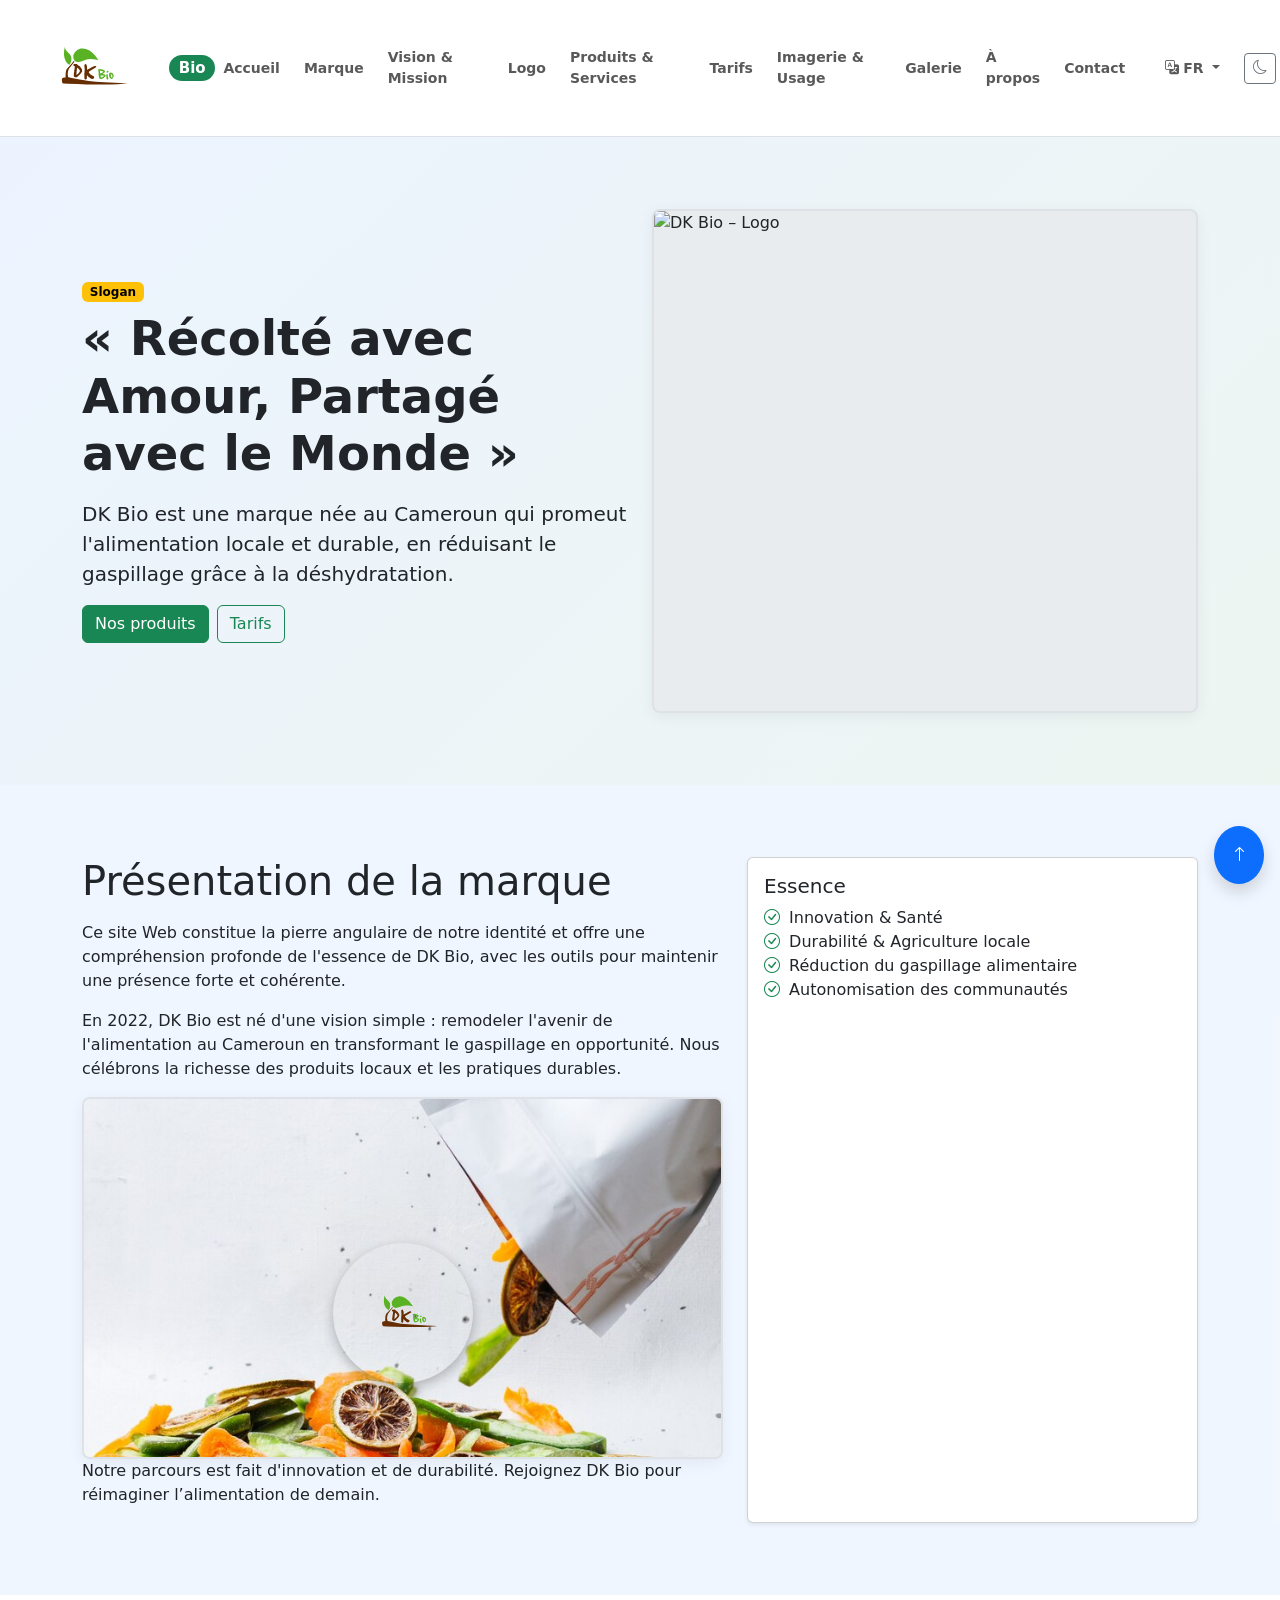
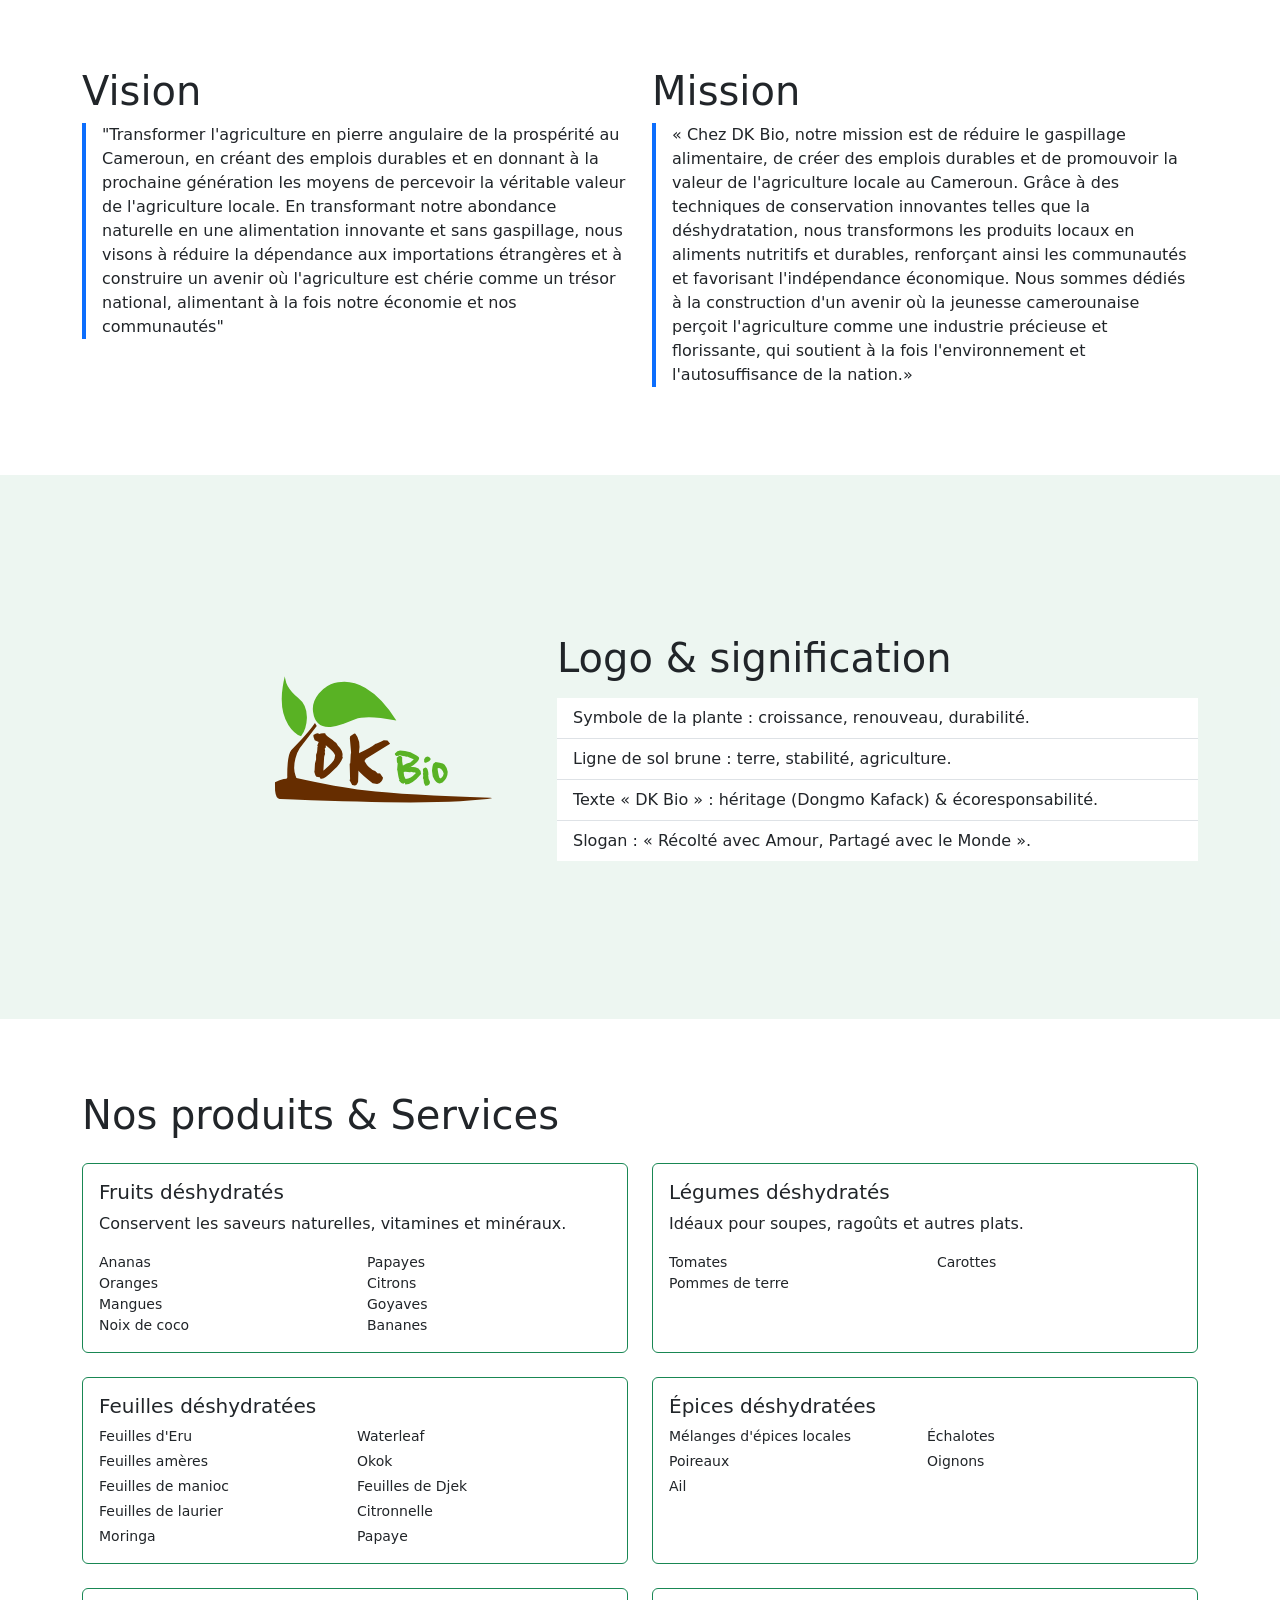
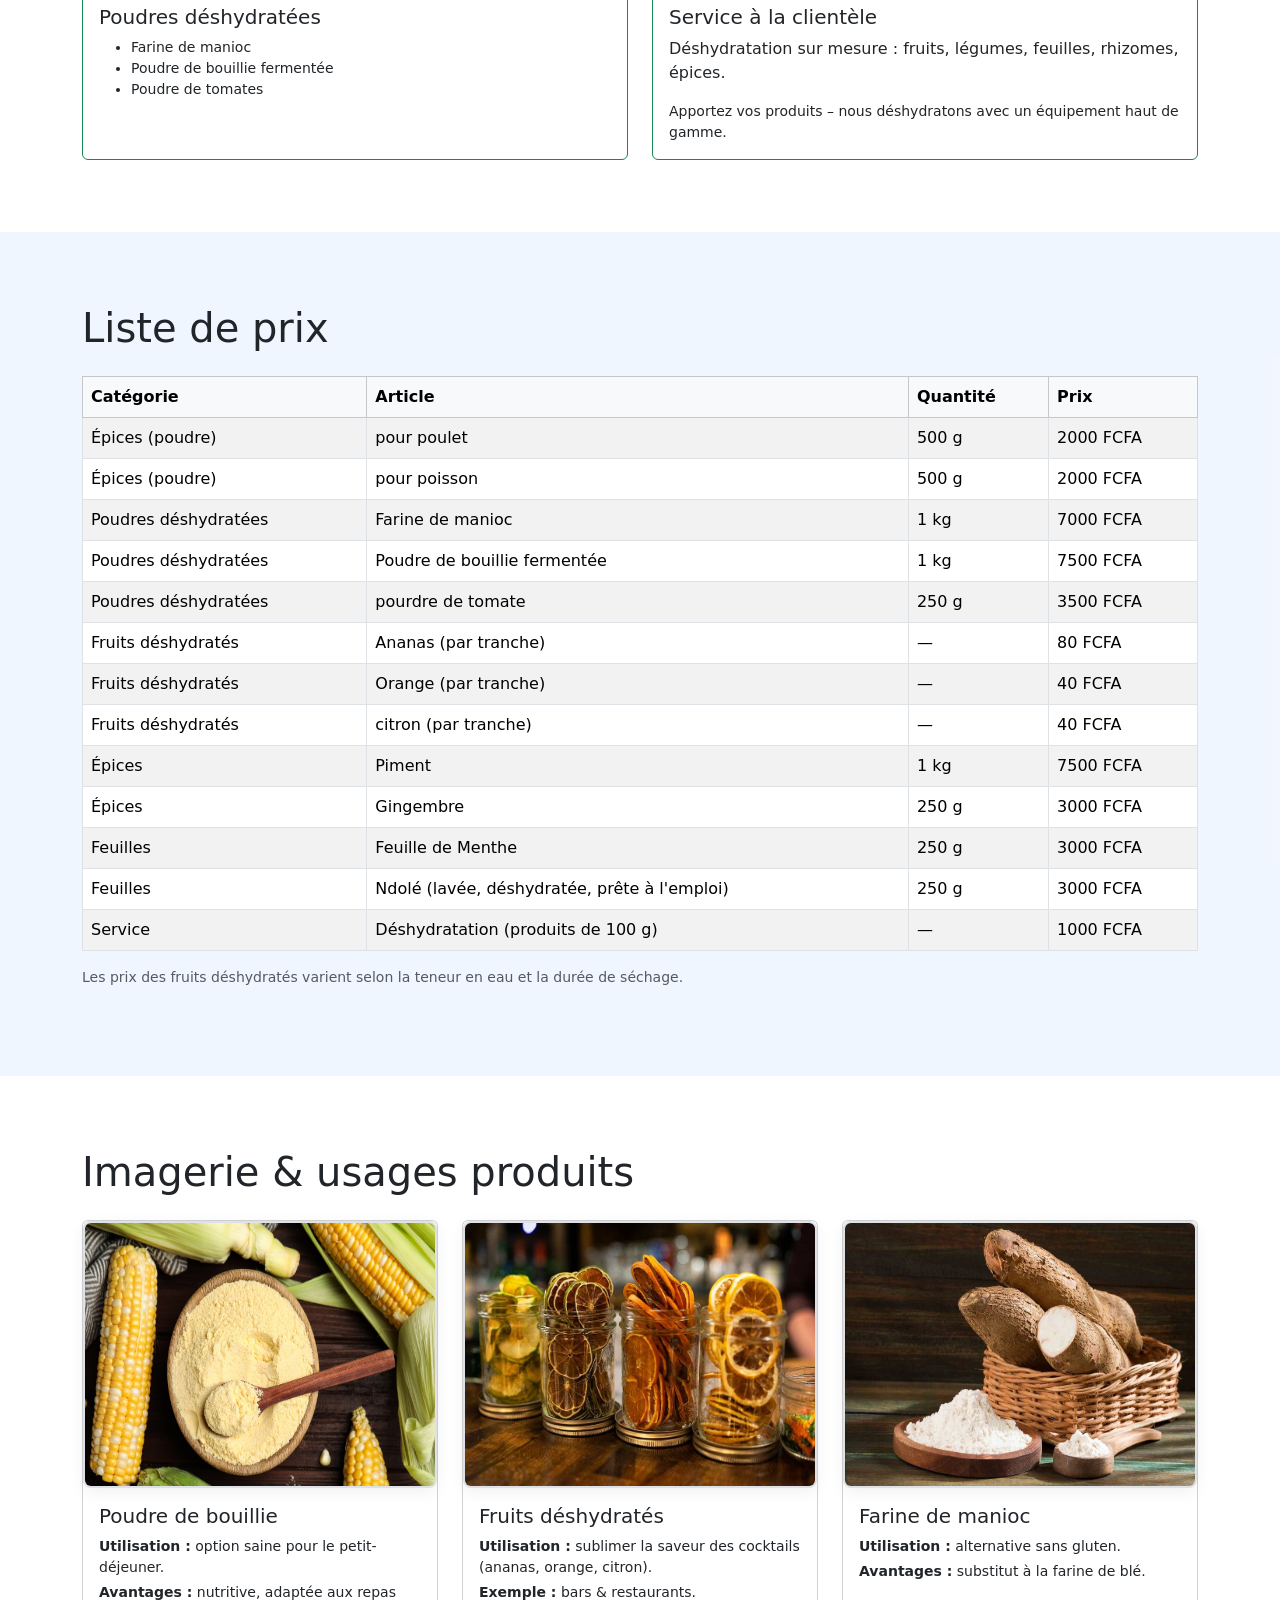
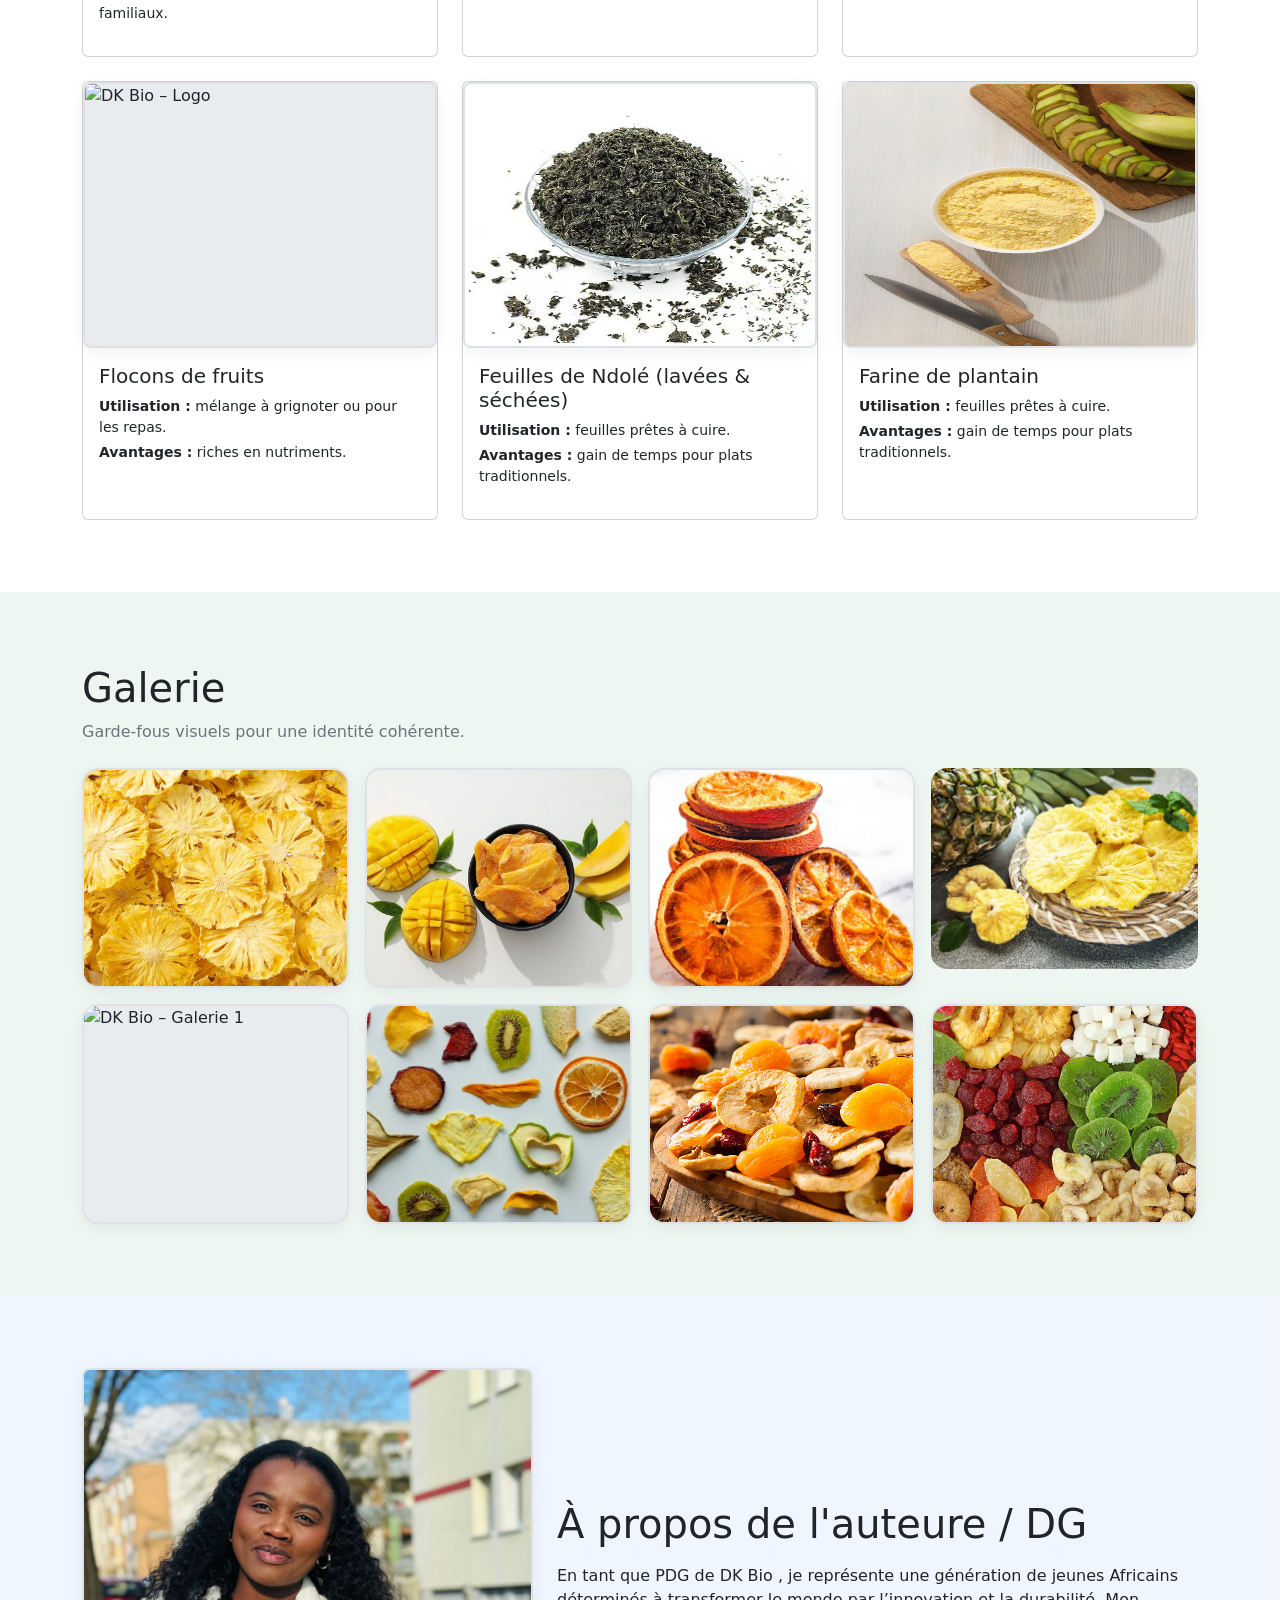
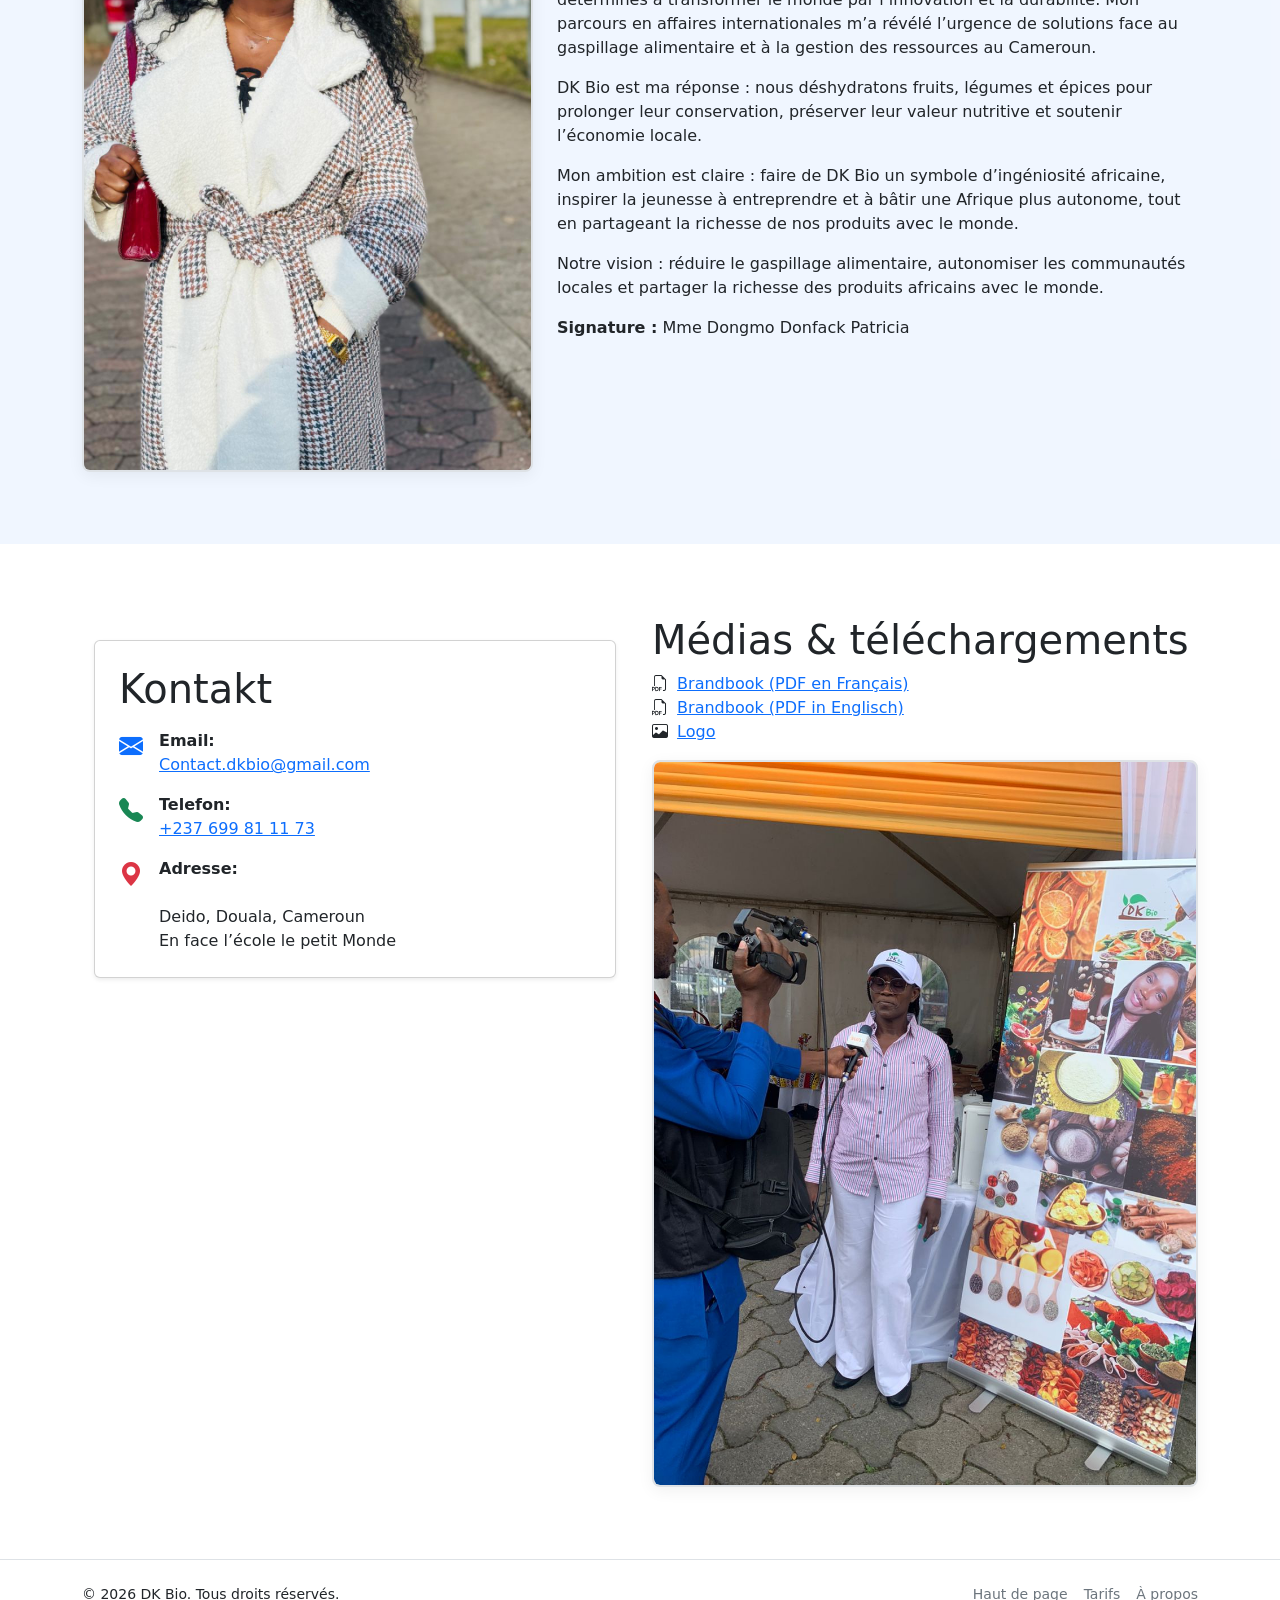
==== commit 61250290: "change adress" ====
--- a/index.html
+++ b/index.html
@@ -2,6 +2,9 @@
 <html lang="fr" data-bs-theme="light">
 
 <head>
+  <link rel="icon" href="favicon.ico" type="image/x-icon">
+  <link rel="shortcut icon" href="favicon.ico" type="image/x-icon">
+
   <meta charset="utf-8" />
   <meta name="viewport" content="width=device-width, initial-scale=1" />
   <title>DK Bio</title>
@@ -11,6 +14,7 @@
     content="DK Bio est une marque née au Cameroun qui promeut l'alimentation locale et durable, en réduisant le gaspillage grâce à la déshydratation." />
   <meta name="keywords"
     content="Fruits déshydratés, Légumes déshydratés, Feuilles déshydratées, Épices déshydratées, Poudres déshydratées, Déshydratation sur mesure, Alimentation durable, Agriculture locale, Réduction du gaspillage alimentaire, Cameroun, DK Bio, Poudre de bouillie" />
+  
   
   <link href="https://cdn.jsdelivr.net/npm/bootstrap@5.3.3/dist/css/bootstrap.min.css" rel="stylesheet" />
   <link href="https://cdn.jsdelivr.net/npm/bootstrap-icons@1.11.3/font/bootstrap-icons.css" rel="stylesheet" />
@@ -189,7 +193,7 @@
         <div class="col-lg-6">
           <div class="placeholder-photo">
             <!-- Verwende beide Zeilen für getrennte Light/Dark-Logos -->
-            <img src="Image/recolte_avec_amour.jpeg" height="500" width="700" alt="DK Bio – Logo" />
+            <img src="Image/recolt_avec _amour.jpeg" height="500" width="700" alt="DK Bio – Logo" />
           </div>
         </div>
 
@@ -545,7 +549,7 @@
         <div class="col-md-6 col-lg-4">
           <div class="card h-100">
             <div class="placeholder-photo ratio ratio-4x3 card-img-top">
-              <img src="Image/Fruits deshydratés.jpeg" height="400" alt="DK Bio – Logo"
+              <img src="Image/Fruits deshydrates.jpeg" height="400" alt="DK Bio – Logo"
                 class="img-contain logo-dark" />
             </div>
             <div class="card-body">
@@ -737,9 +741,8 @@
                 <i class="bi bi-geo-alt-fill me-3 fs-4 text-danger"></i>
                 <div>
                   <strong>Adresse:</strong><br>
-                  Musterstraße 12
-                  <br>12345 Musterstadt
-                  <br>Cameroun
+                  <br>Deido, Douala, Cameroun
+                  <br>En face l’école le petit Monde
                 </div>
               </div>
 
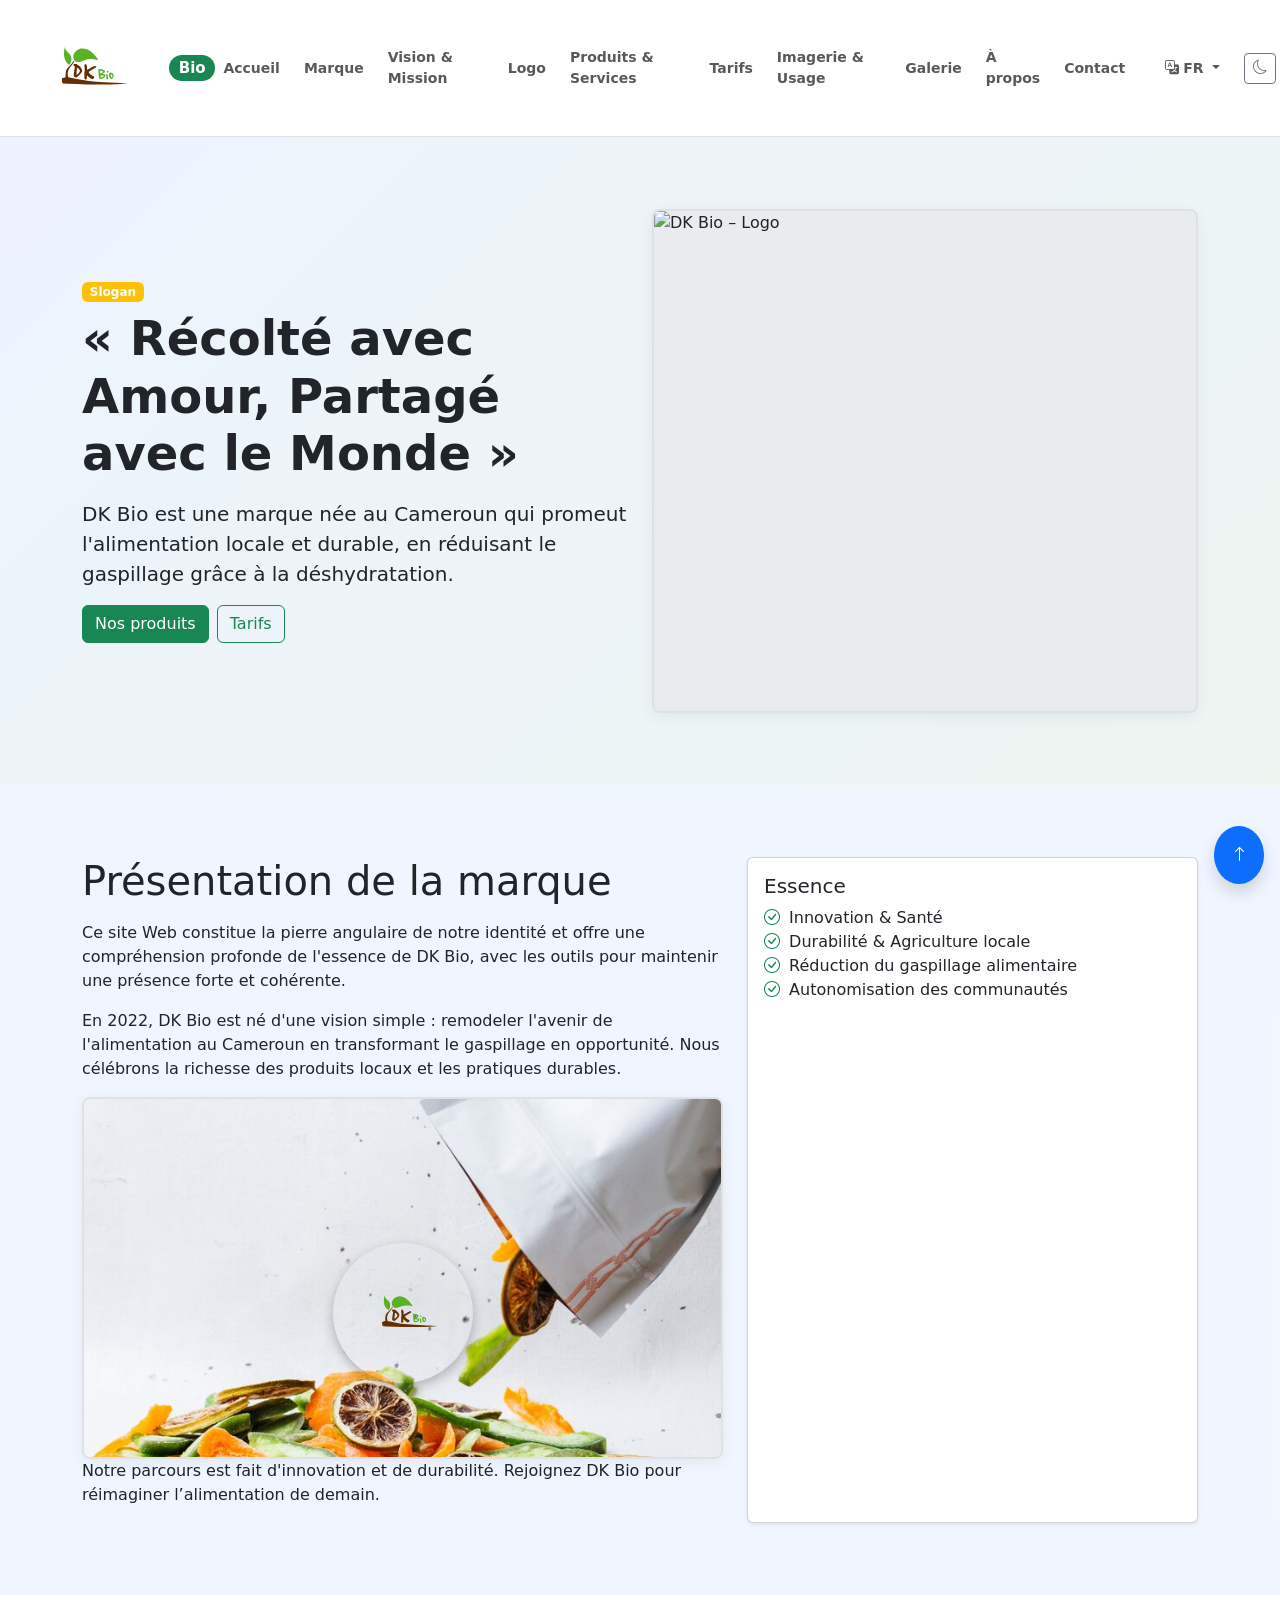
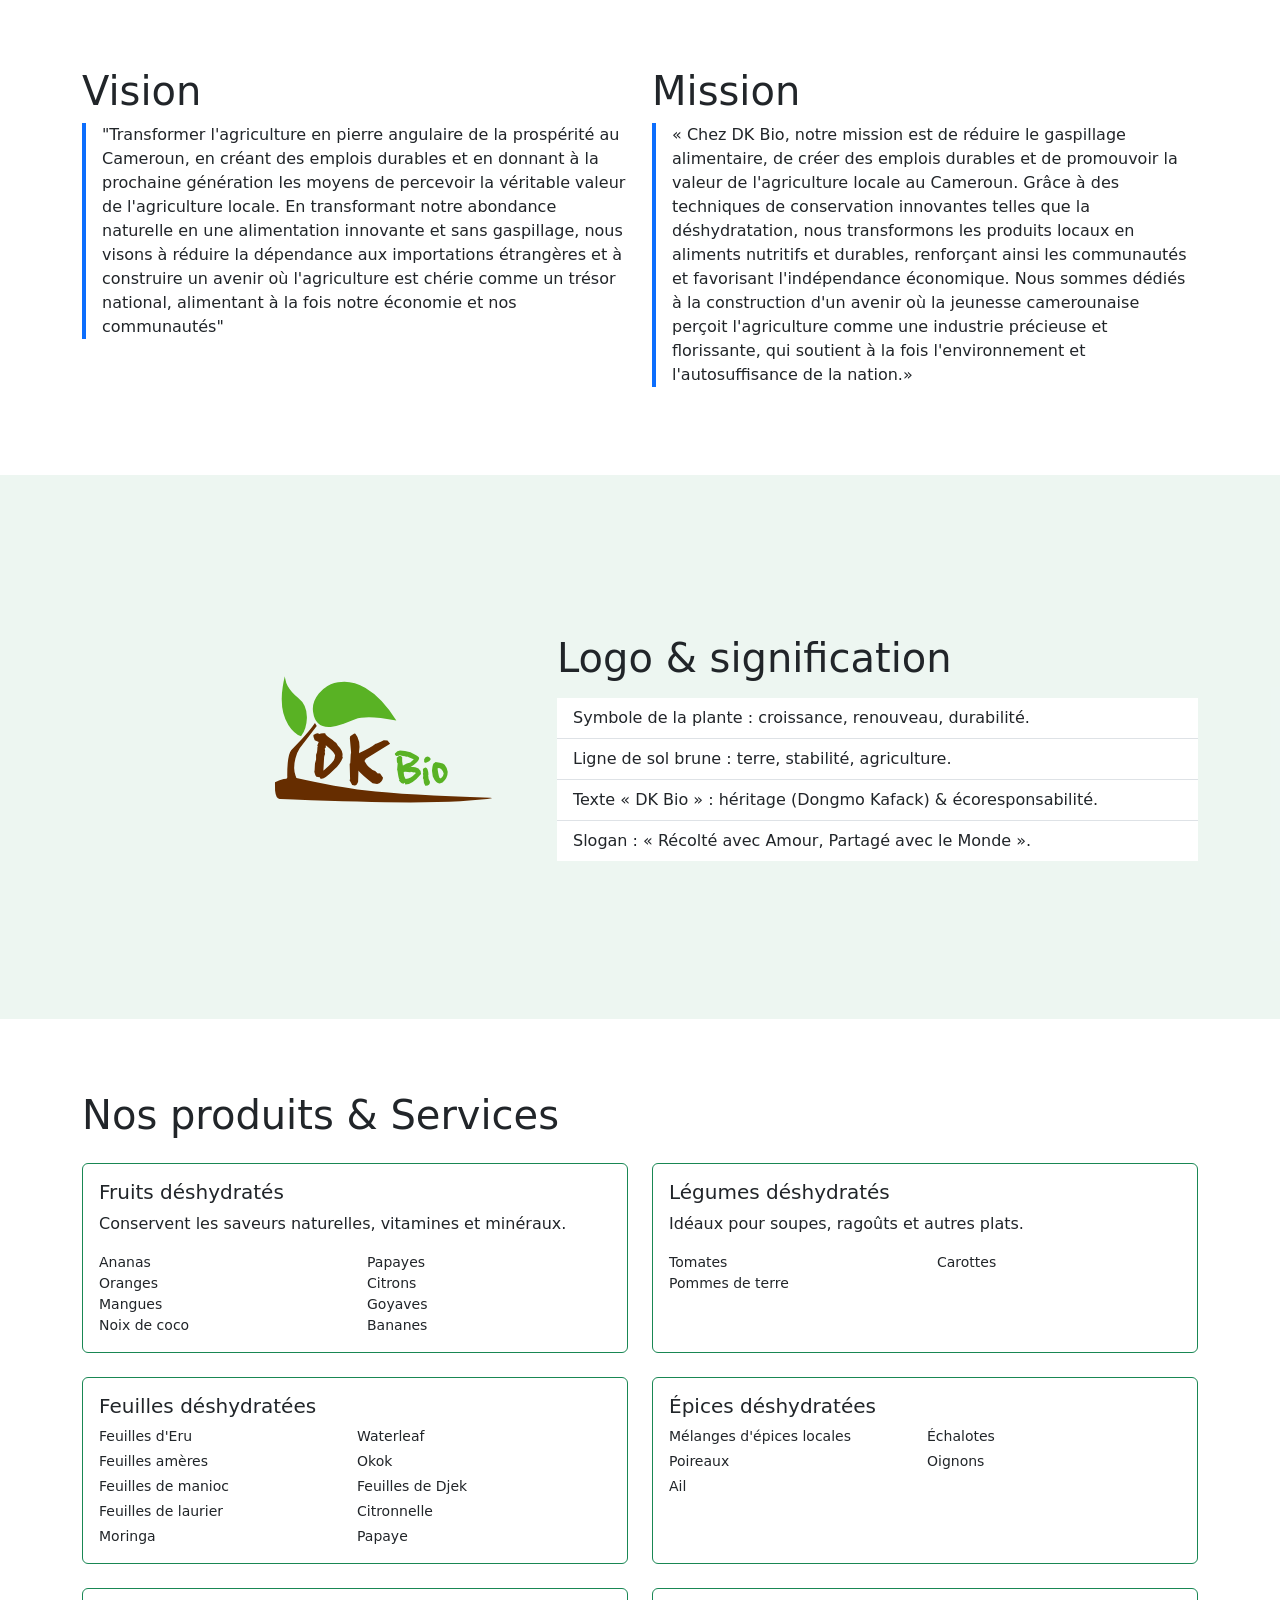
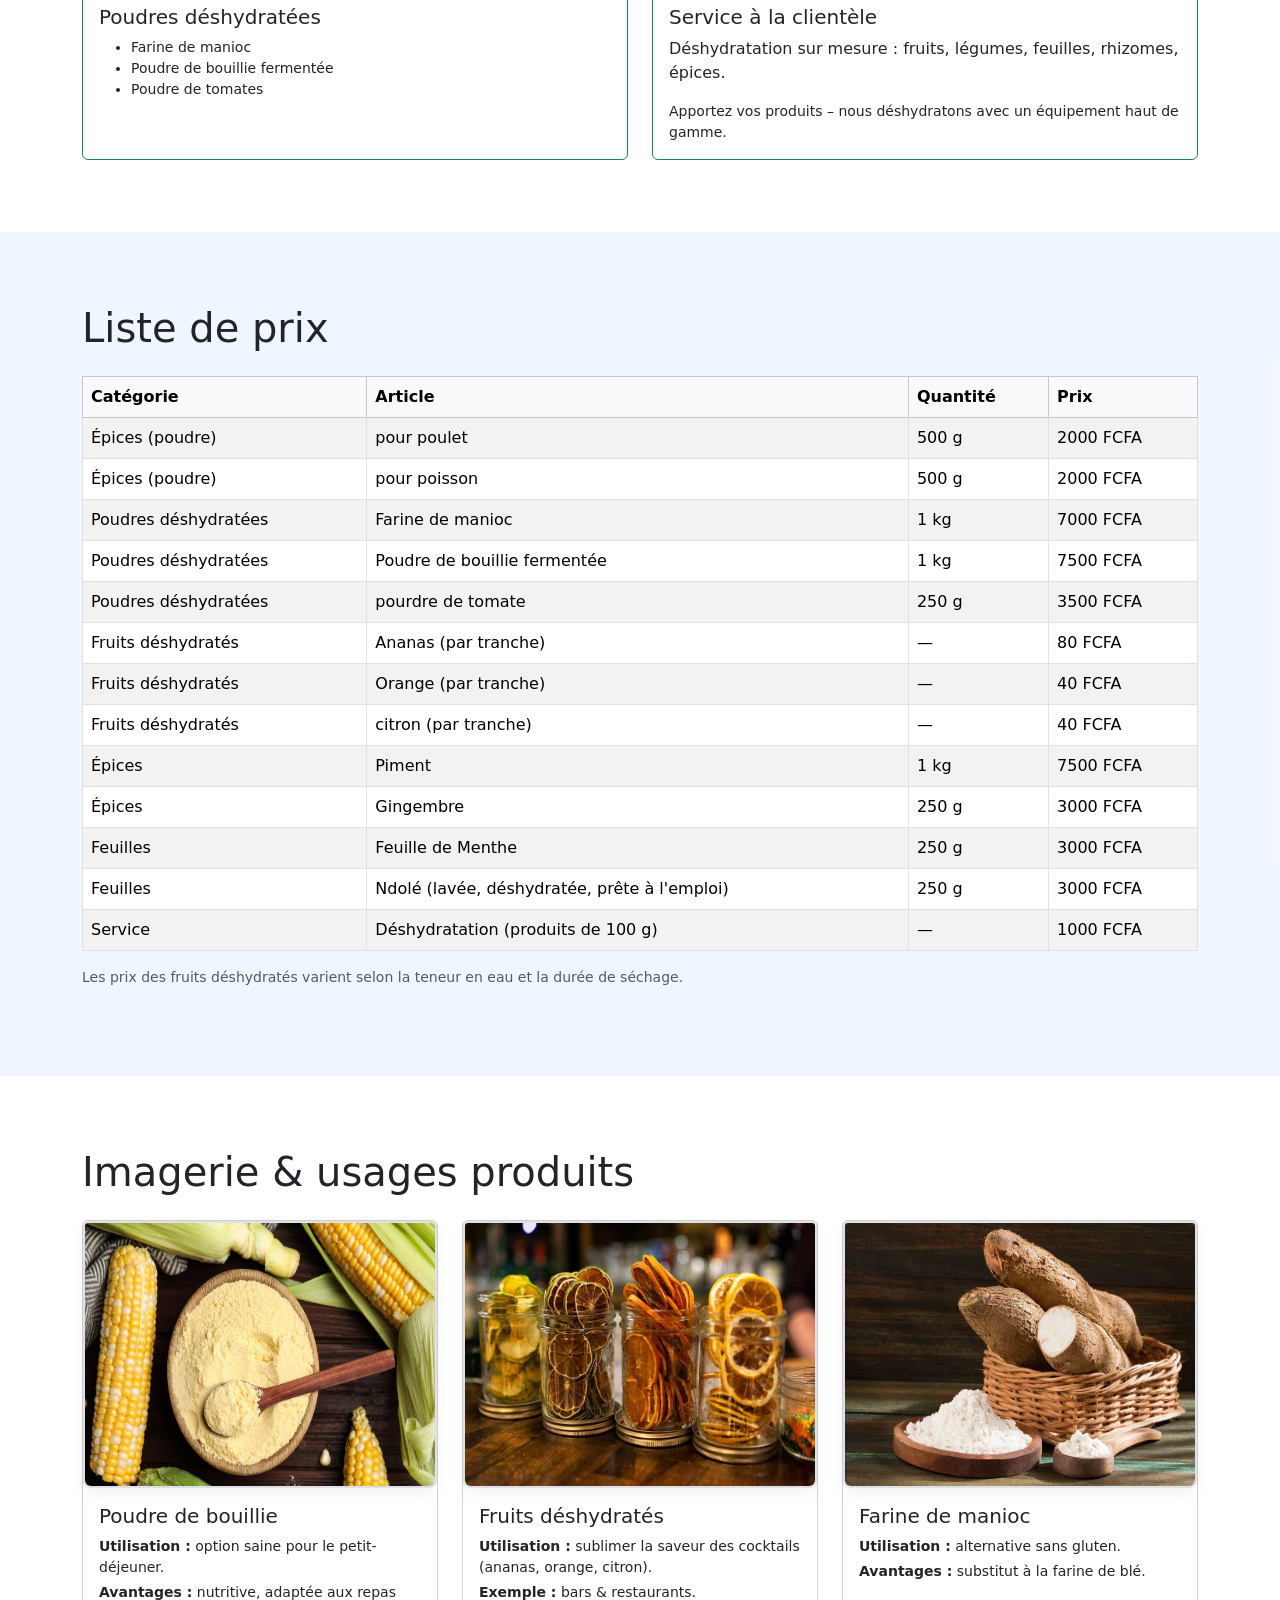
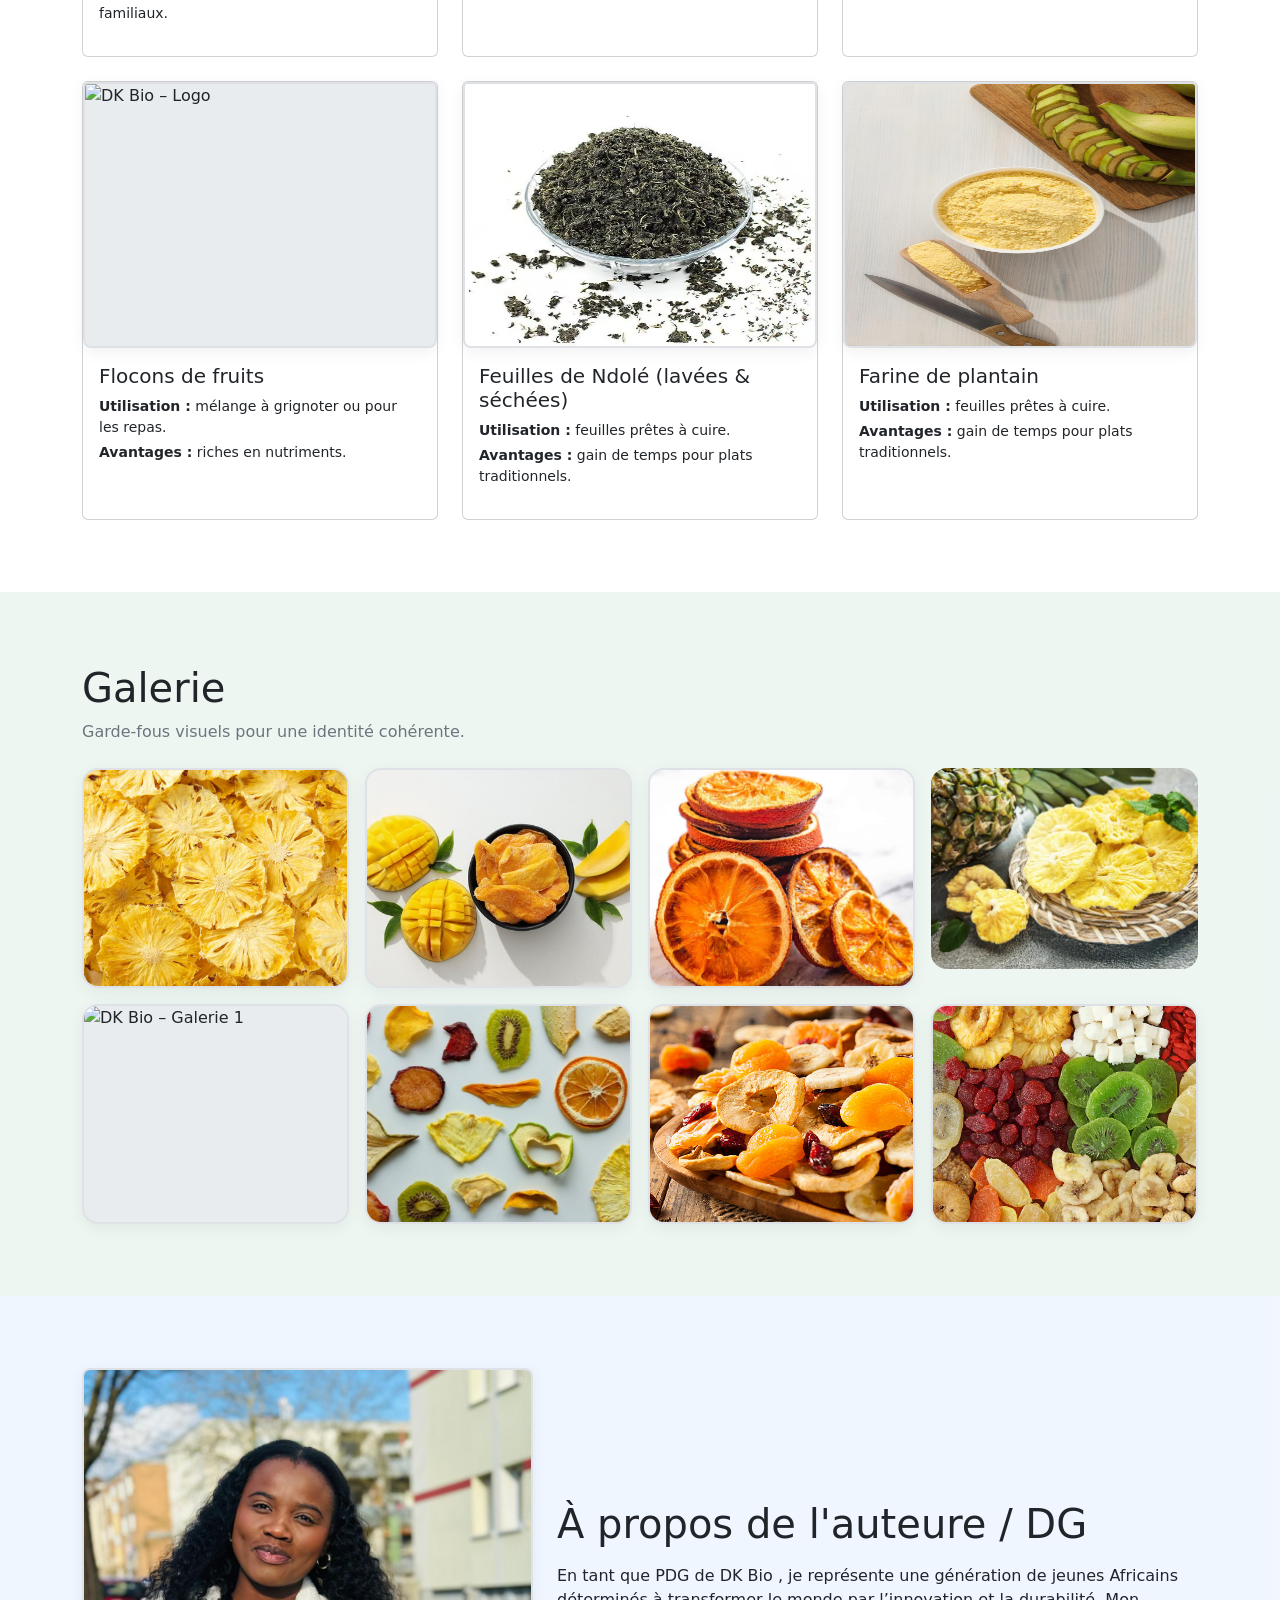
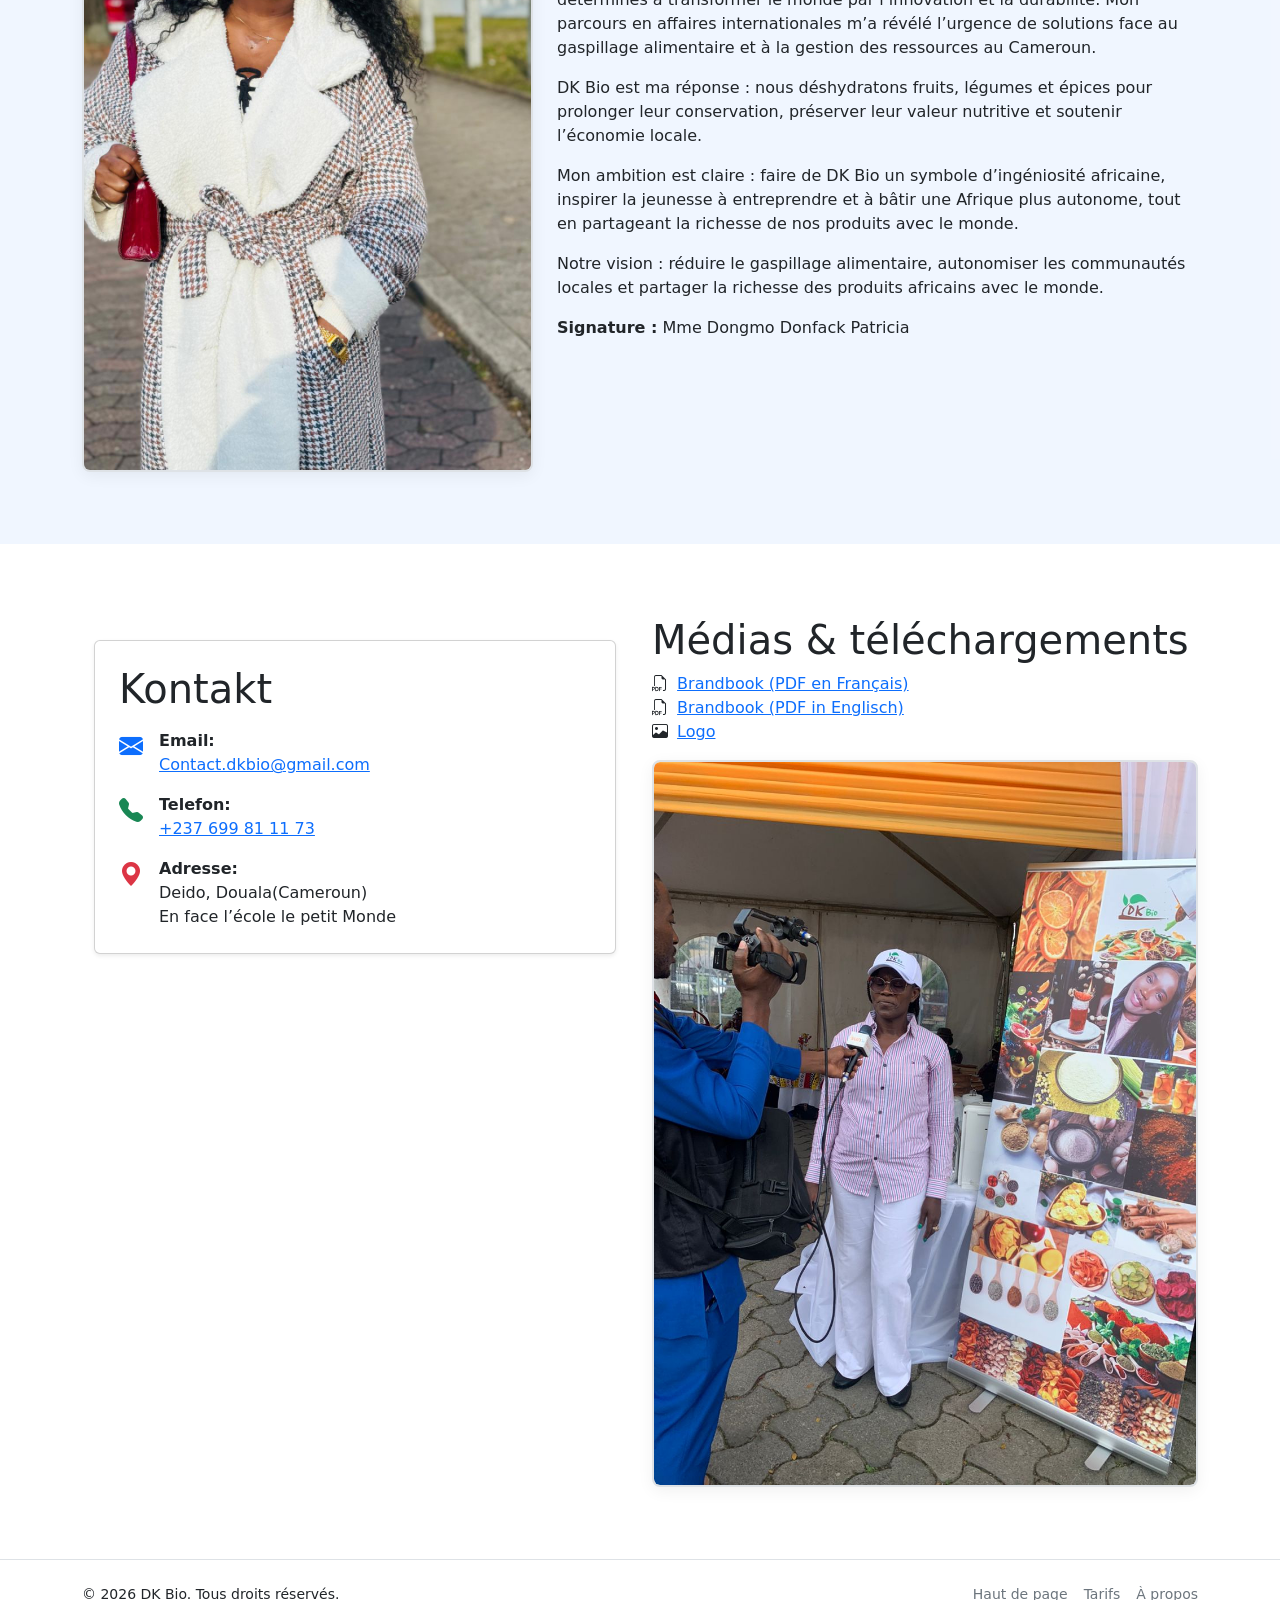
==== commit df9a40d1: "css new-datei" ====
--- a/index.html
+++ b/index.html
@@ -4,6 +4,10 @@
 <head>
   <link rel="icon" href="favicon.ico" type="image/x-icon">
   <link rel="shortcut icon" href="favicon.ico" type="image/x-icon">
+  <link rel="apple-touch-icon" sizes="180x180" href="apple-touch-icon.png">
+  <link rel="icon" type="image/png" sizes="32x32" href="favicon-32x32.png">
+  <link rel="icon" type="image/png" sizes="16x16" href="favicon-16x16.png">
+  <link rel="apple-touch-icon" href="apple-touch-icon.png">
 
   <meta charset="utf-8" />
   <meta name="viewport" content="width=device-width, initial-scale=1" />
@@ -15,111 +19,10 @@
   <meta name="keywords"
     content="Fruits déshydratés, Légumes déshydratés, Feuilles déshydratées, Épices déshydratées, Poudres déshydratées, Déshydratation sur mesure, Alimentation durable, Agriculture locale, Réduction du gaspillage alimentaire, Cameroun, DK Bio, Poudre de bouillie" />
   
-  
+  <link rel="stylesheet" href="style.css">
   <link href="https://cdn.jsdelivr.net/npm/bootstrap@5.3.3/dist/css/bootstrap.min.css" rel="stylesheet" />
   <link href="https://cdn.jsdelivr.net/npm/bootstrap-icons@1.11.3/font/bootstrap-icons.css" rel="stylesheet" />
-  <style>
-    :root {
-      --brand: #0d6efd;
-      --brand-2: #198754;
-      --accent: #ffc107;
-    }
-
-    html {
-      scroll-behavior: smooth;
-    }
-
-    body {
-      font-optical-sizing: auto;
-    }
-
-    .section {
-      padding: 72px 0;
-    }
-
-    /* Hero-Hintergrund passt sich dem Theme an */
-    .hero {
-      background:
-        linear-gradient(135deg,
-          rgba(var(--bs-primary-rgb), .08),
-          rgba(var(--bs-success-rgb), .08));
-    }
-
-    /* Platzhalter: Variablen statt fixer Farben -> Dark-kompatibel */
-    .placeholder-photo {
-      position: relative;
-      background: var(--bs-secondary-bg);
-      border: 2px solid var(--bs-border-color);
-      box-shadow: 0 .25rem 1rem rgba(0, 0, 0, .06);
-      border-radius: .5rem;
-      min-height: 220px;
-      display: flex;
-      align-items: center;
-      justify-content: center;
-      overflow: hidden;
-    }
-
-    .placeholder-photo small {
-      color: var(--bs-secondary-color);
-    }
-
-    .badge-accent {
-      background: var(--accent);
-      color: #000;
-    }
-
-    .logo-lockup {
-      font-weight: 800;
-      letter-spacing: .5px;
-    }
-
-    .floating-cta {
-      position: fixed;
-      right: 1rem;
-      bottom: 1rem;
-      z-index: 1030;
-    }
-
-    .price-table th {
-      white-space: nowrap;
-    }
-
-    .quote {
-      border-left: 4px solid var(--brand);
-      padding-left: 1rem;
-    }
-
-    /* weiche Sektionen, abhängig vom Theme */
-    .bg-soft {
-      background: rgba(var(--bs-primary-rgb), .06);
-    }
-
-    .bg-soft-2 {
-      background: rgba(var(--bs-success-rgb), .08);
-    }
-
-    .rule-grid {
-      display: grid;
-      grid-template-columns: repeat(4, 1fr);
-      gap: .5rem;
-    }
-
-    .rule-cell {
-      aspect-ratio: 1/1;
-      background: var(--bs-tertiary-bg);
-      border-radius: .25rem;
-      display: flex;
-      align-items: center;
-      justify-content: center;
-      font-weight: 600;
-      color: var(--bs-secondary-color);
-    }
-
-    .list-check i {
-      color: var(--brand-2);
-      margin-right: .25rem;
-    }
-  </style>
+  
 </head>
 
 <body>
@@ -740,8 +643,8 @@
               <div class="d-flex align-items-start">
                 <i class="bi bi-geo-alt-fill me-3 fs-4 text-danger"></i>
                 <div>
-                  <strong>Adresse:</strong><br>
-                  <br>Deido, Douala, Cameroun
+                  <strong>Adresse:</strong>
+                  <br>Deido, Douala(Cameroun)
                   <br>En face l’école le petit Monde
                 </div>
               </div>
--- a/style.css
+++ b/style.css
@@ -0,0 +1,101 @@
+/* Globale Styles */
+    :root {
+      --brand: #0d6efd;
+      --brand-2: #198754;
+      --accent: #ffc107;
+    }
+
+    html {
+      scroll-behavior: smooth;
+    }
+
+    body {
+      font-optical-sizing: auto;
+    }
+
+    .section {
+      padding: 72px 0;
+    }
+
+    /* Hero-Hintergrund passt sich dem Theme an */
+    .hero {
+      background:
+        linear-gradient(135deg,
+          rgba(var(--bs-primary-rgb), .08),
+          rgba(var(--bs-success-rgb), .08));
+    }
+
+    /* Platzhalter: Variablen statt fixer Farben -> Dark-kompatibel */
+    .placeholder-photo {
+      position: relative;
+      background: var(--bs-secondary-bg);
+      border: 2px solid var(--bs-border-color);
+      box-shadow: 0 .25rem 1rem rgba(0, 0, 0, .06);
+      border-radius: .5rem;
+      min-height: 220px;
+      display: flex;
+      align-items: center;
+      justify-content: center;
+      overflow: hidden;
+    }
+
+    .placeholder-photo small {
+      color: var(--bs-secondary-color);
+    }
+
+    .badge-accent {
+      background: var(--accent);
+      color: #000;
+    }
+
+    .logo-lockup {
+      font-weight: 800;
+      letter-spacing: .5px;
+    }
+
+    .floating-cta {
+      position: fixed;
+      right: 1rem;
+      bottom: 1rem;
+      z-index: 1030;
+    }
+
+    .price-table th {
+      white-space: nowrap;
+    }
+
+    .quote {
+      border-left: 4px solid var(--brand);
+      padding-left: 1rem;
+    }
+
+    /* weiche Sektionen, abhängig vom Theme */
+    .bg-soft {
+      background: rgba(var(--bs-primary-rgb), .06);
+    }
+
+    .bg-soft-2 {
+      background: rgba(var(--bs-success-rgb), .08);
+    }
+
+    .rule-grid {
+      display: grid;
+      grid-template-columns: repeat(4, 1fr);
+      gap: .5rem;
+    }
+
+    .rule-cell {
+      aspect-ratio: 1/1;
+      background: var(--bs-tertiary-bg);
+      border-radius: .25rem;
+      display: flex;
+      align-items: center;
+      justify-content: center;
+      font-weight: 600;
+      color: var(--bs-secondary-color);
+    }
+
+    .list-check i {
+      color: var(--brand-2);
+      margin-right: .25rem;
+    }
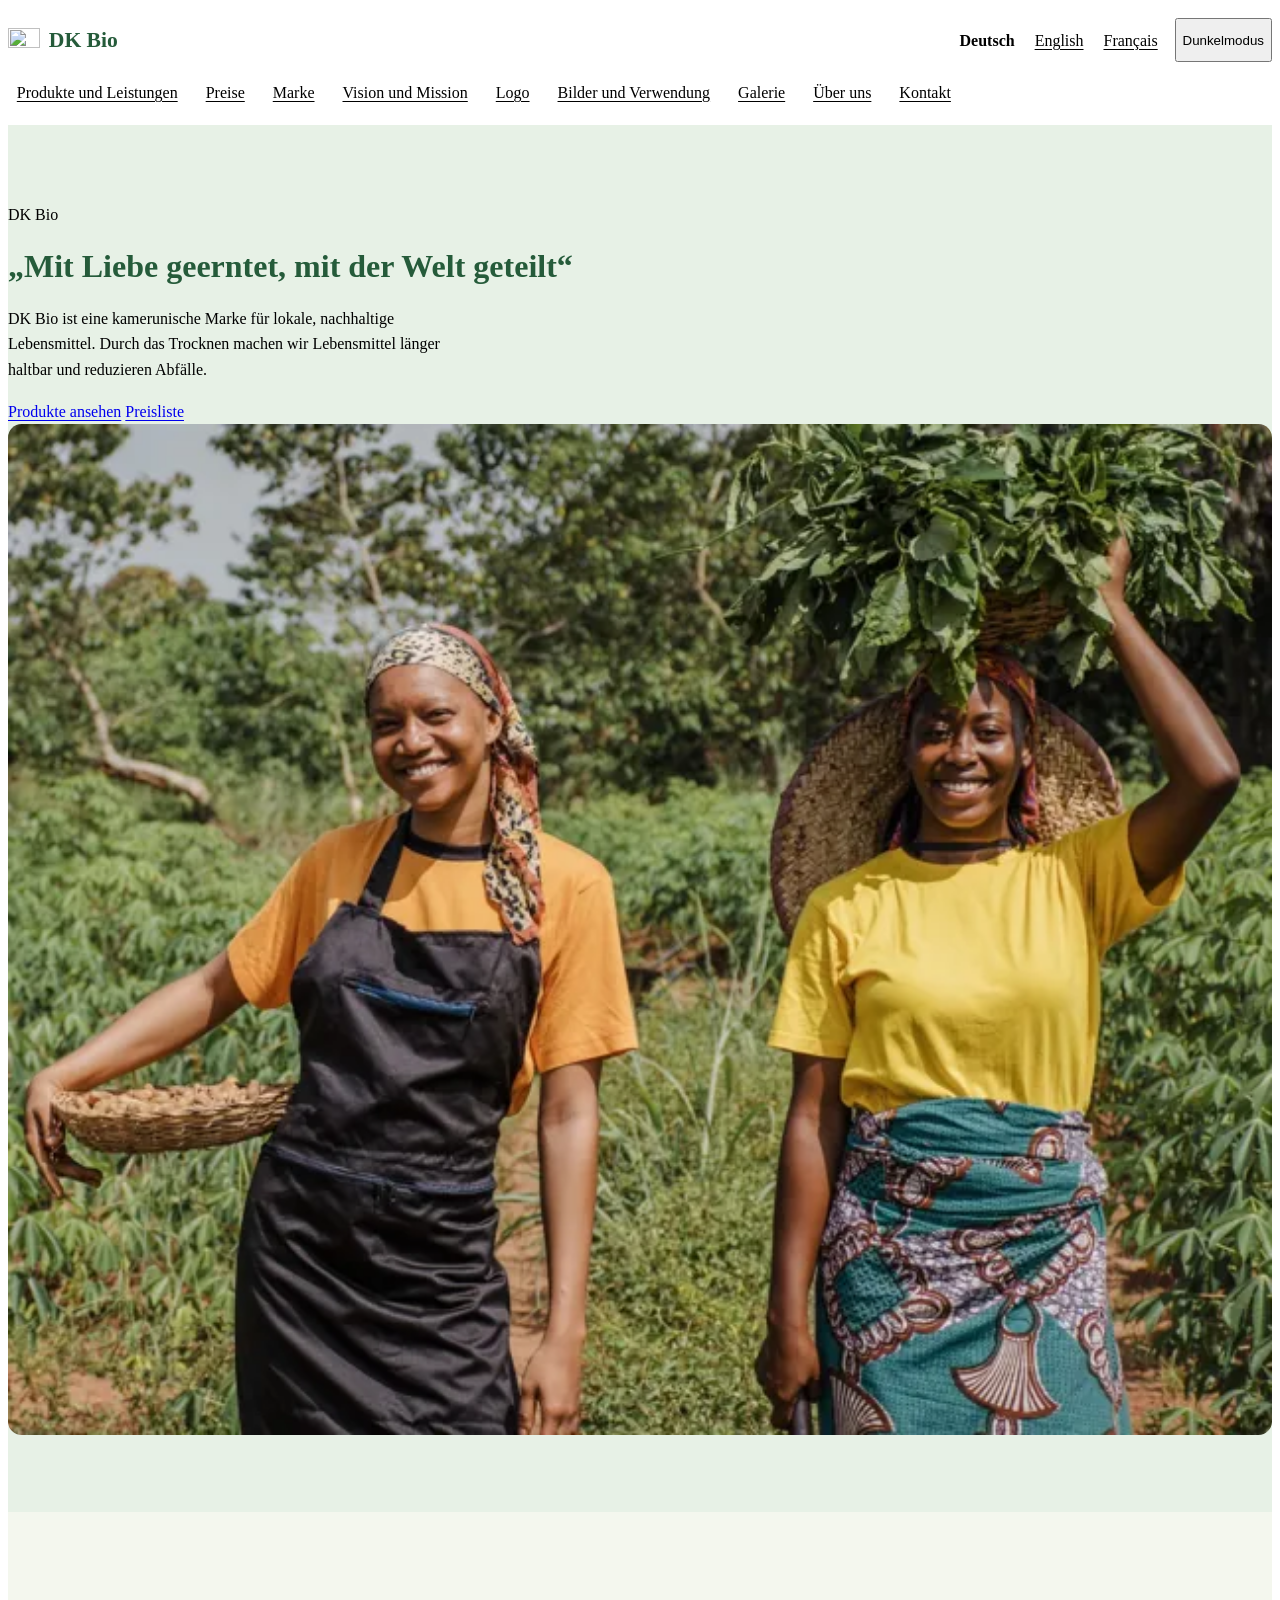
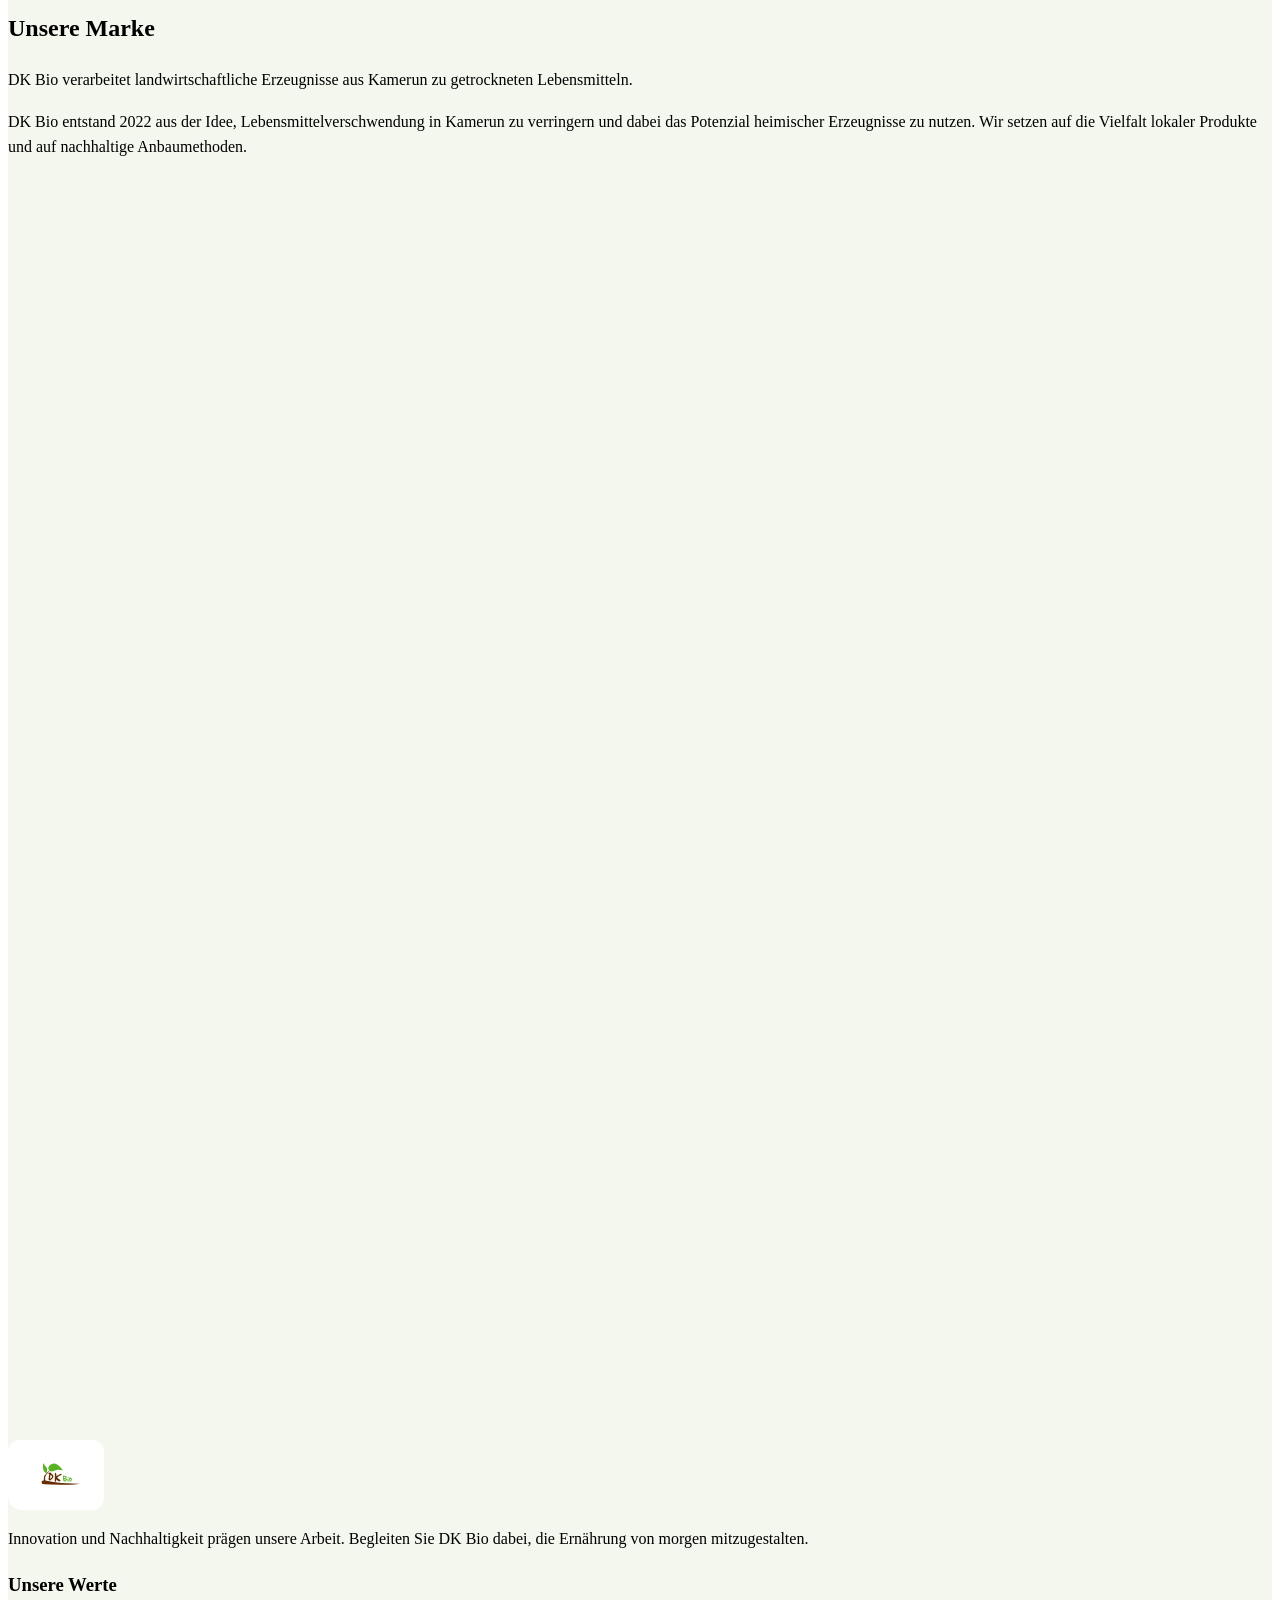
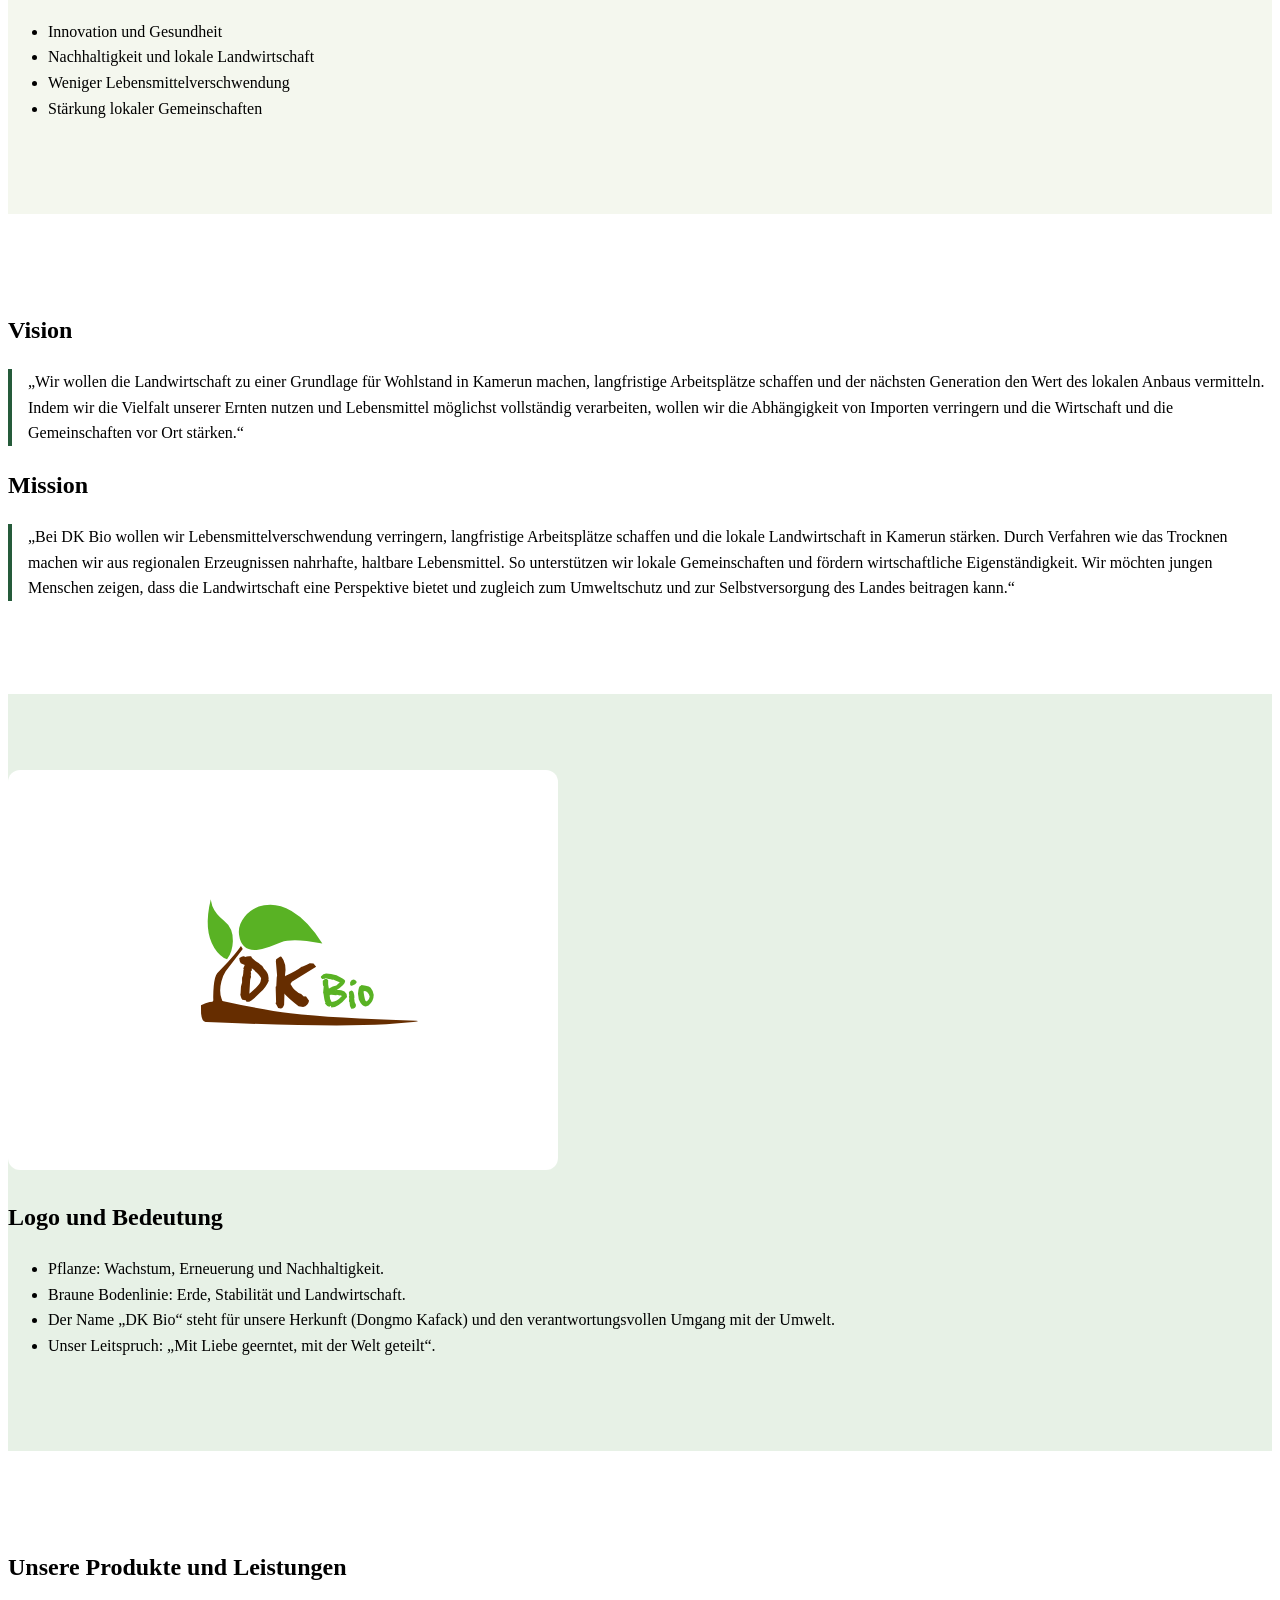
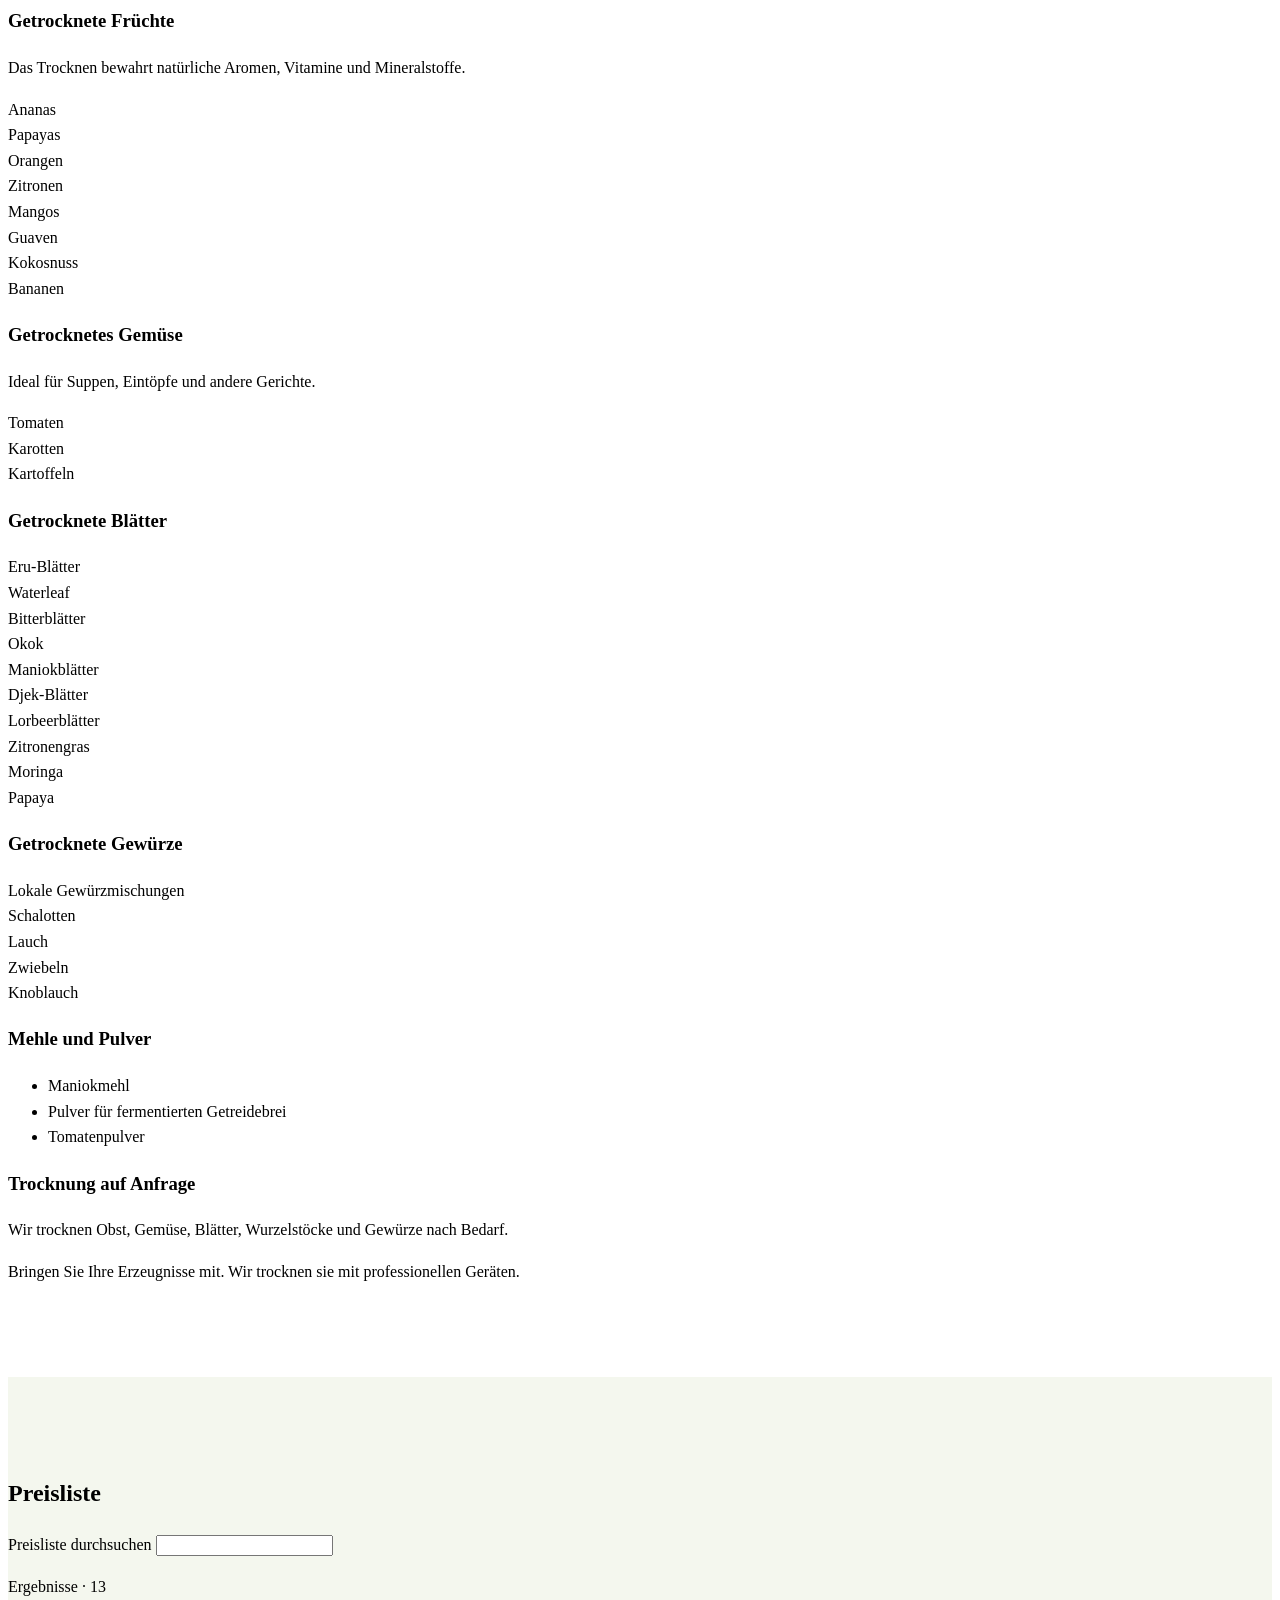
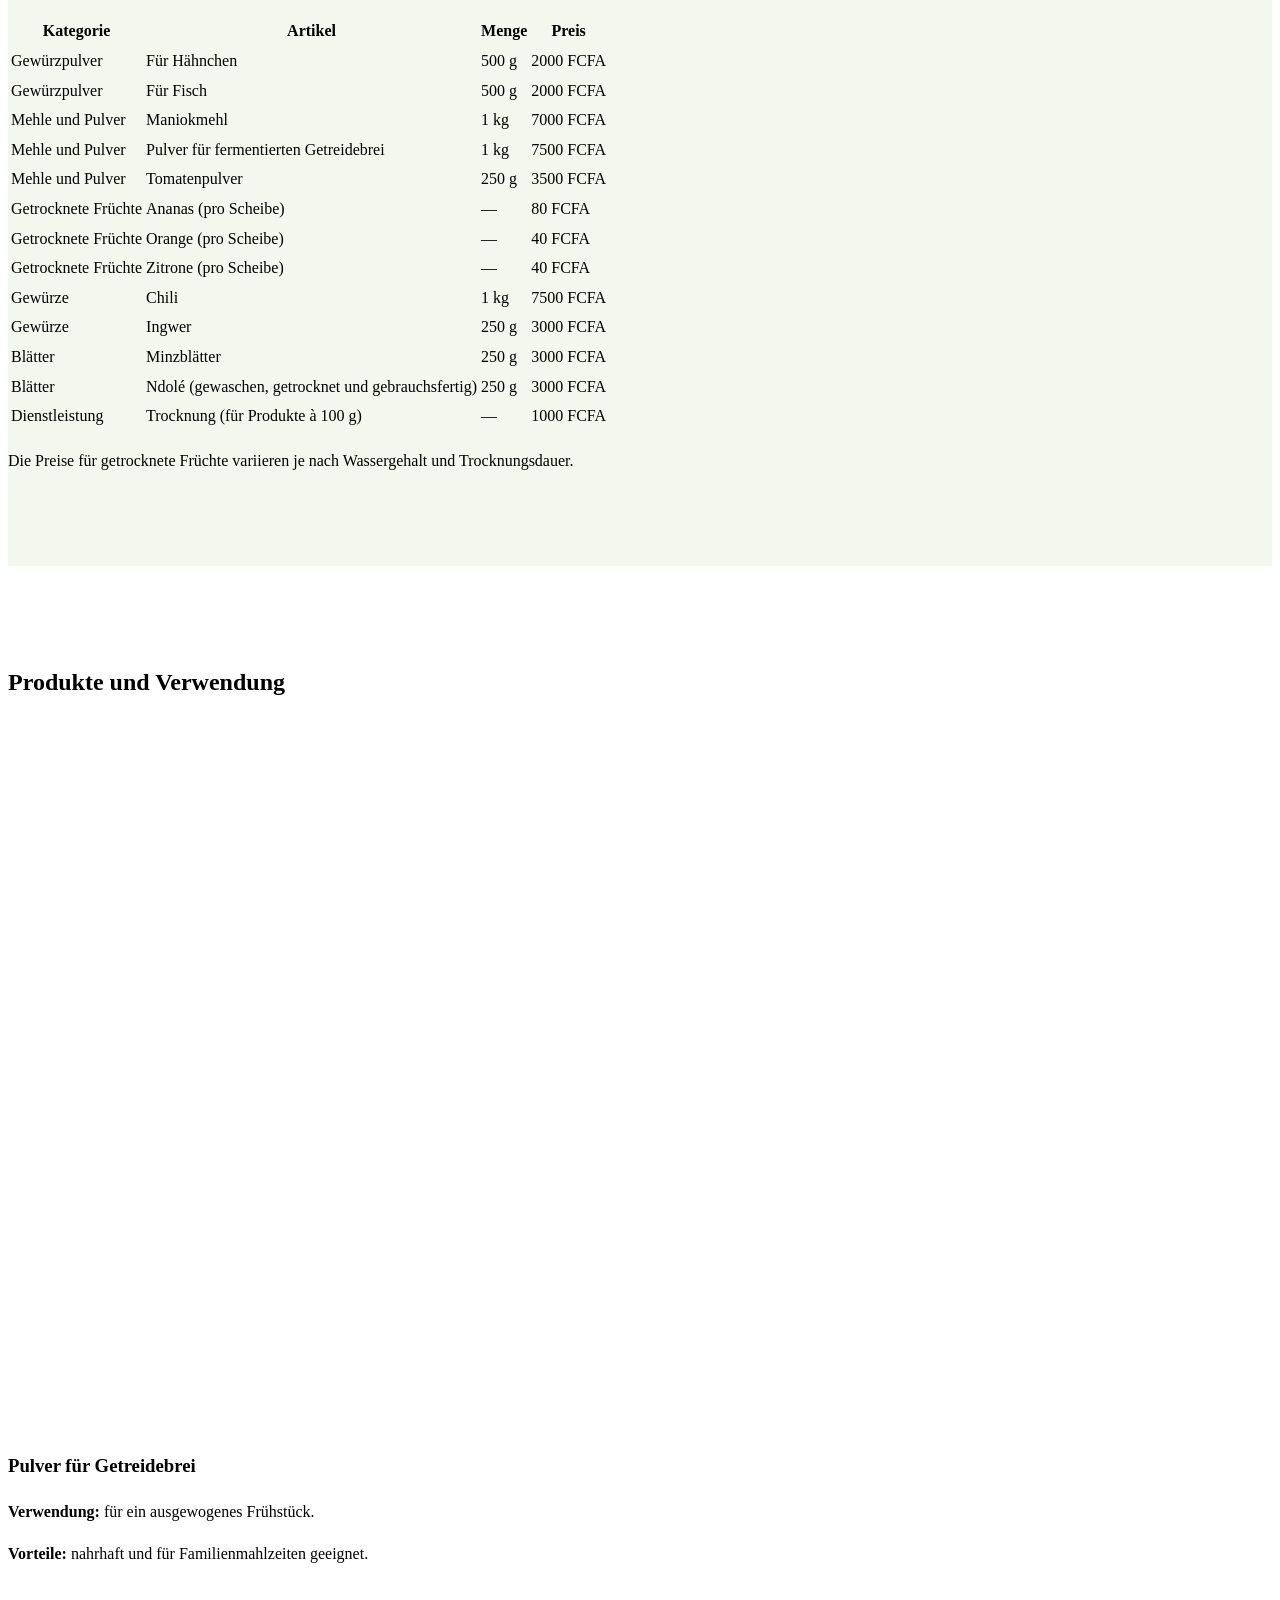
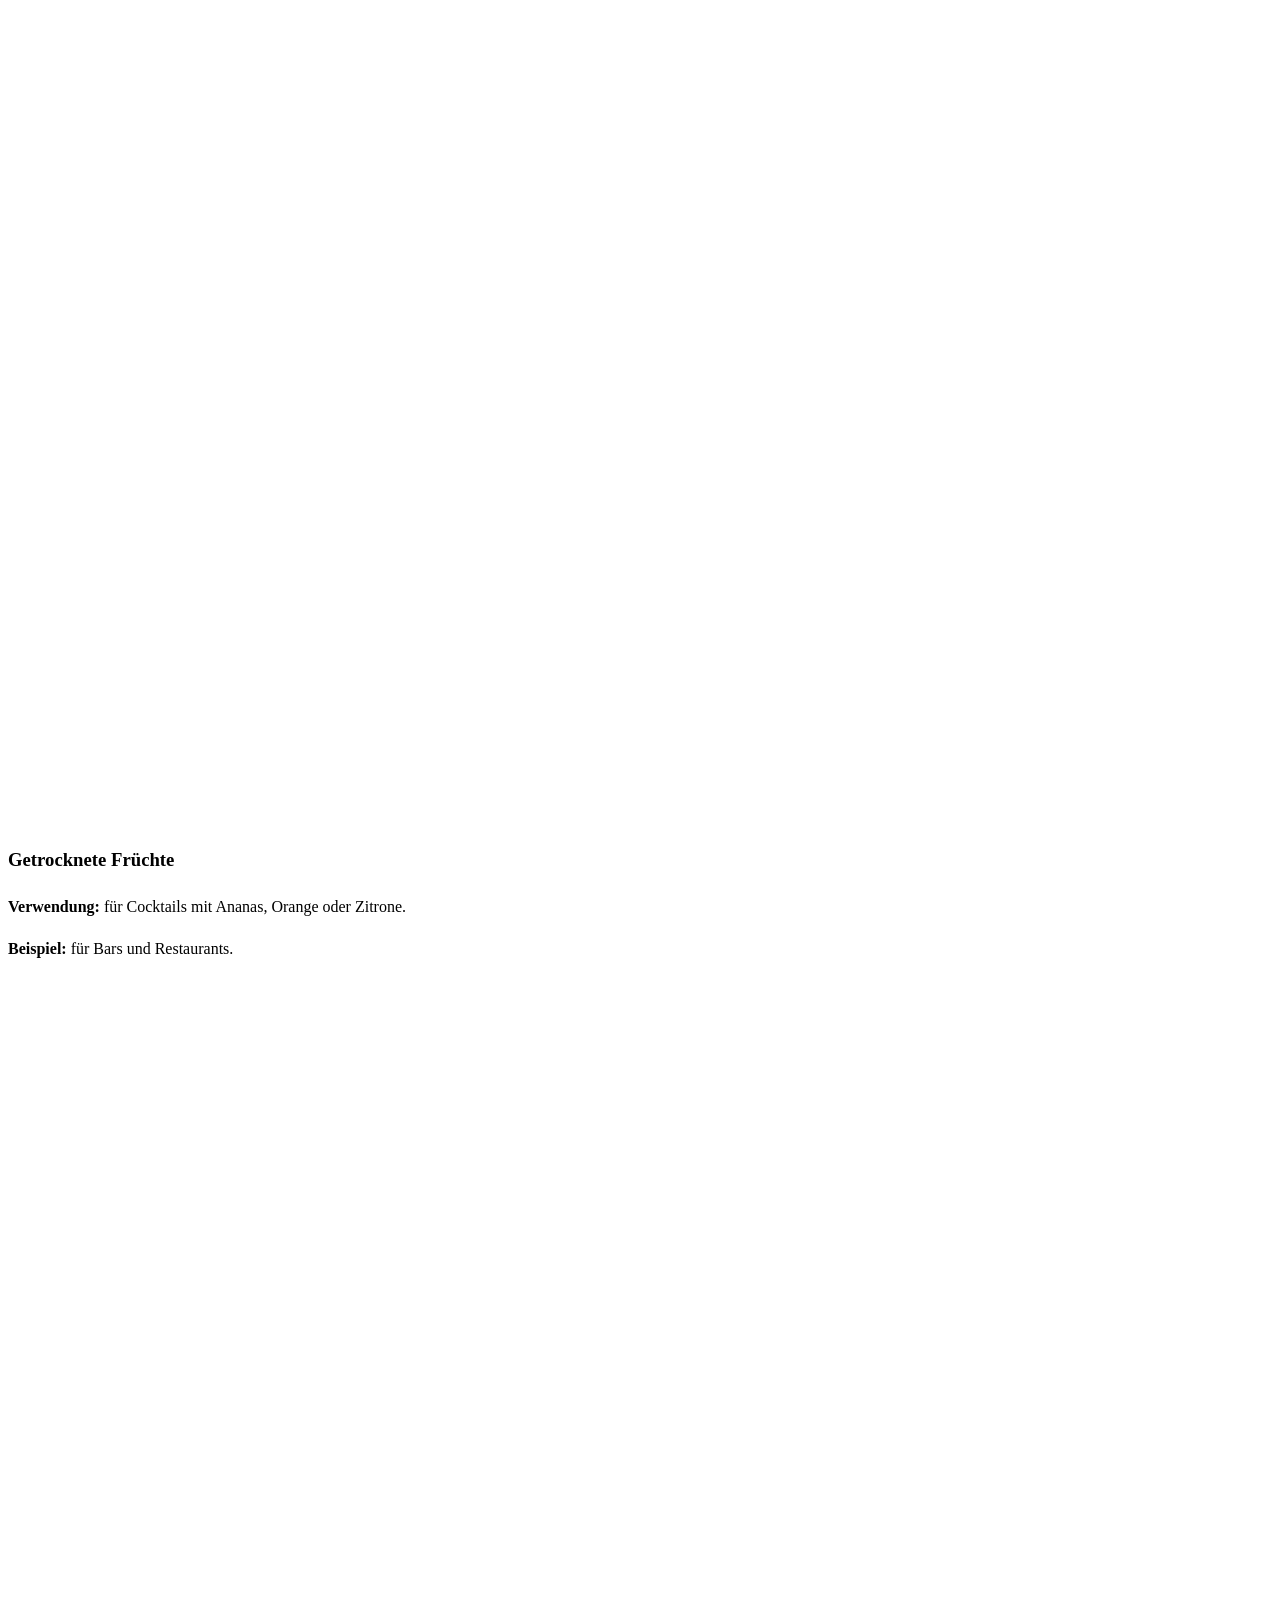
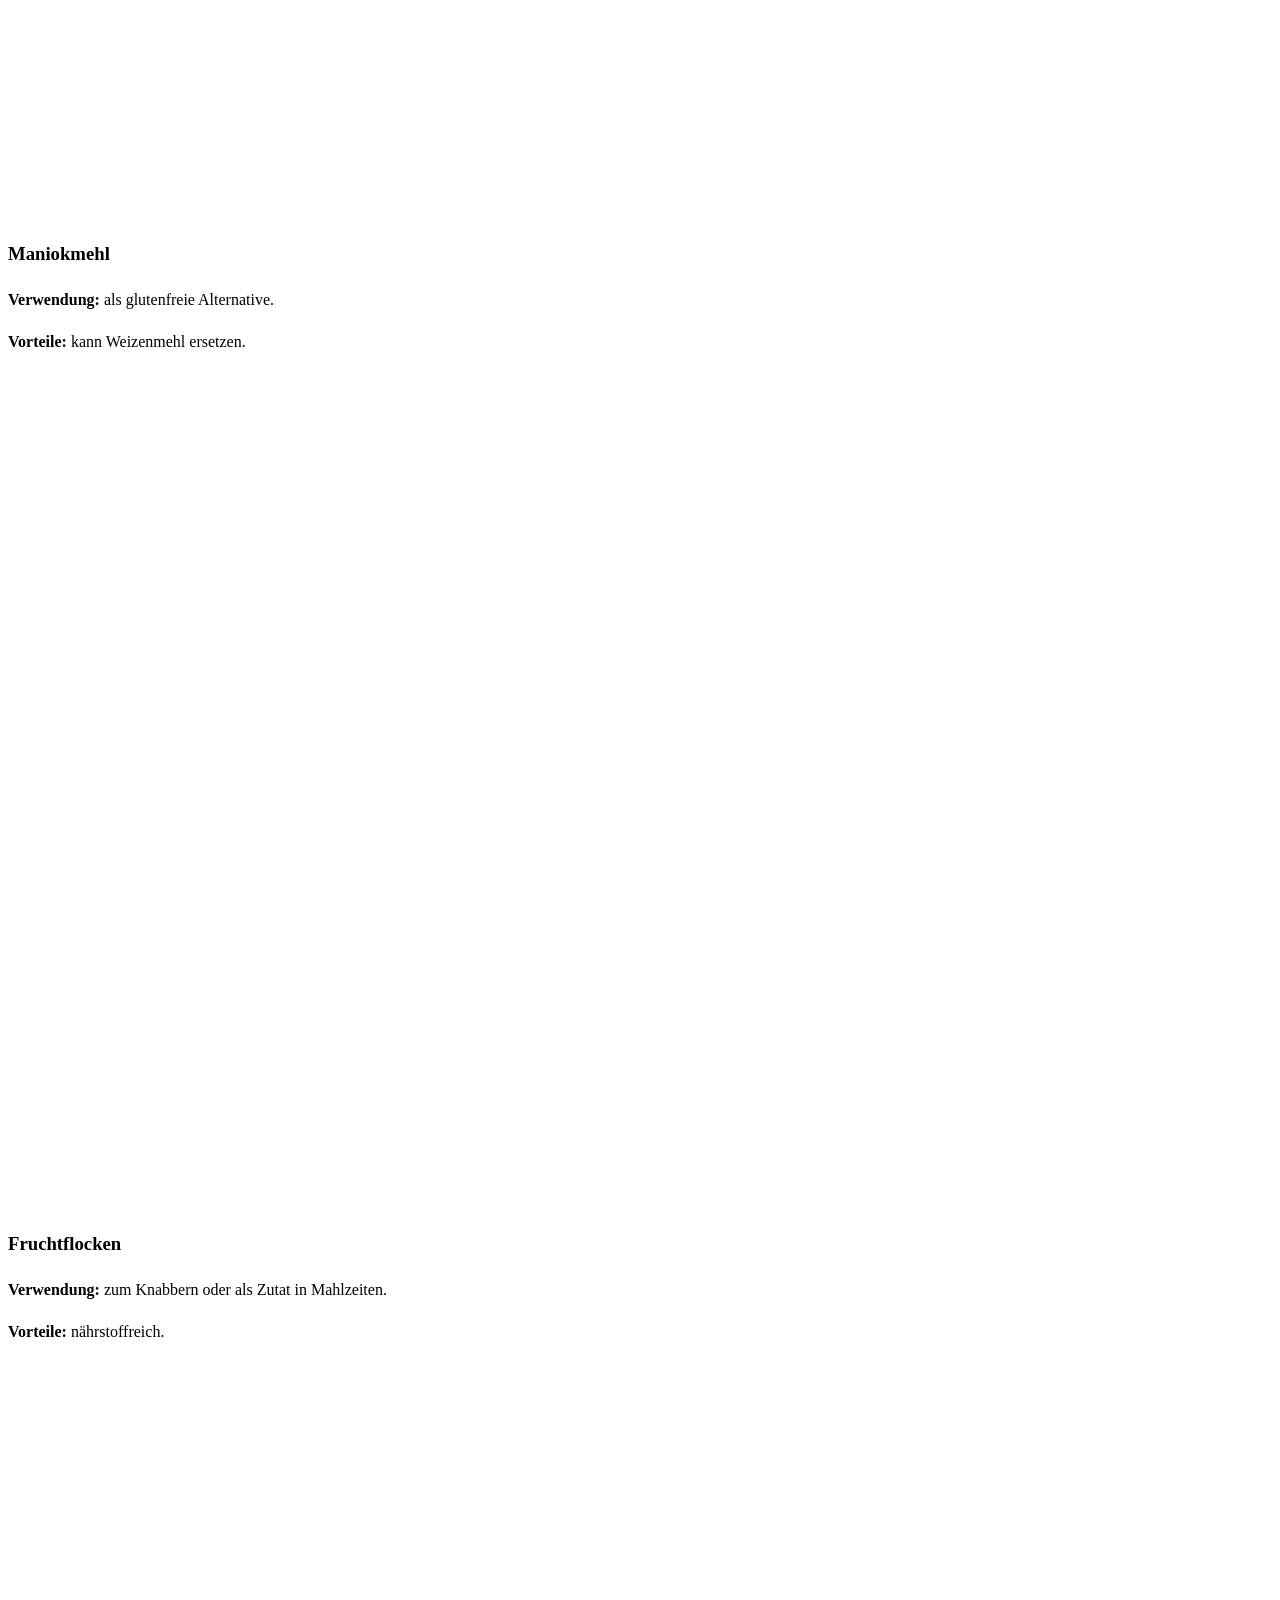
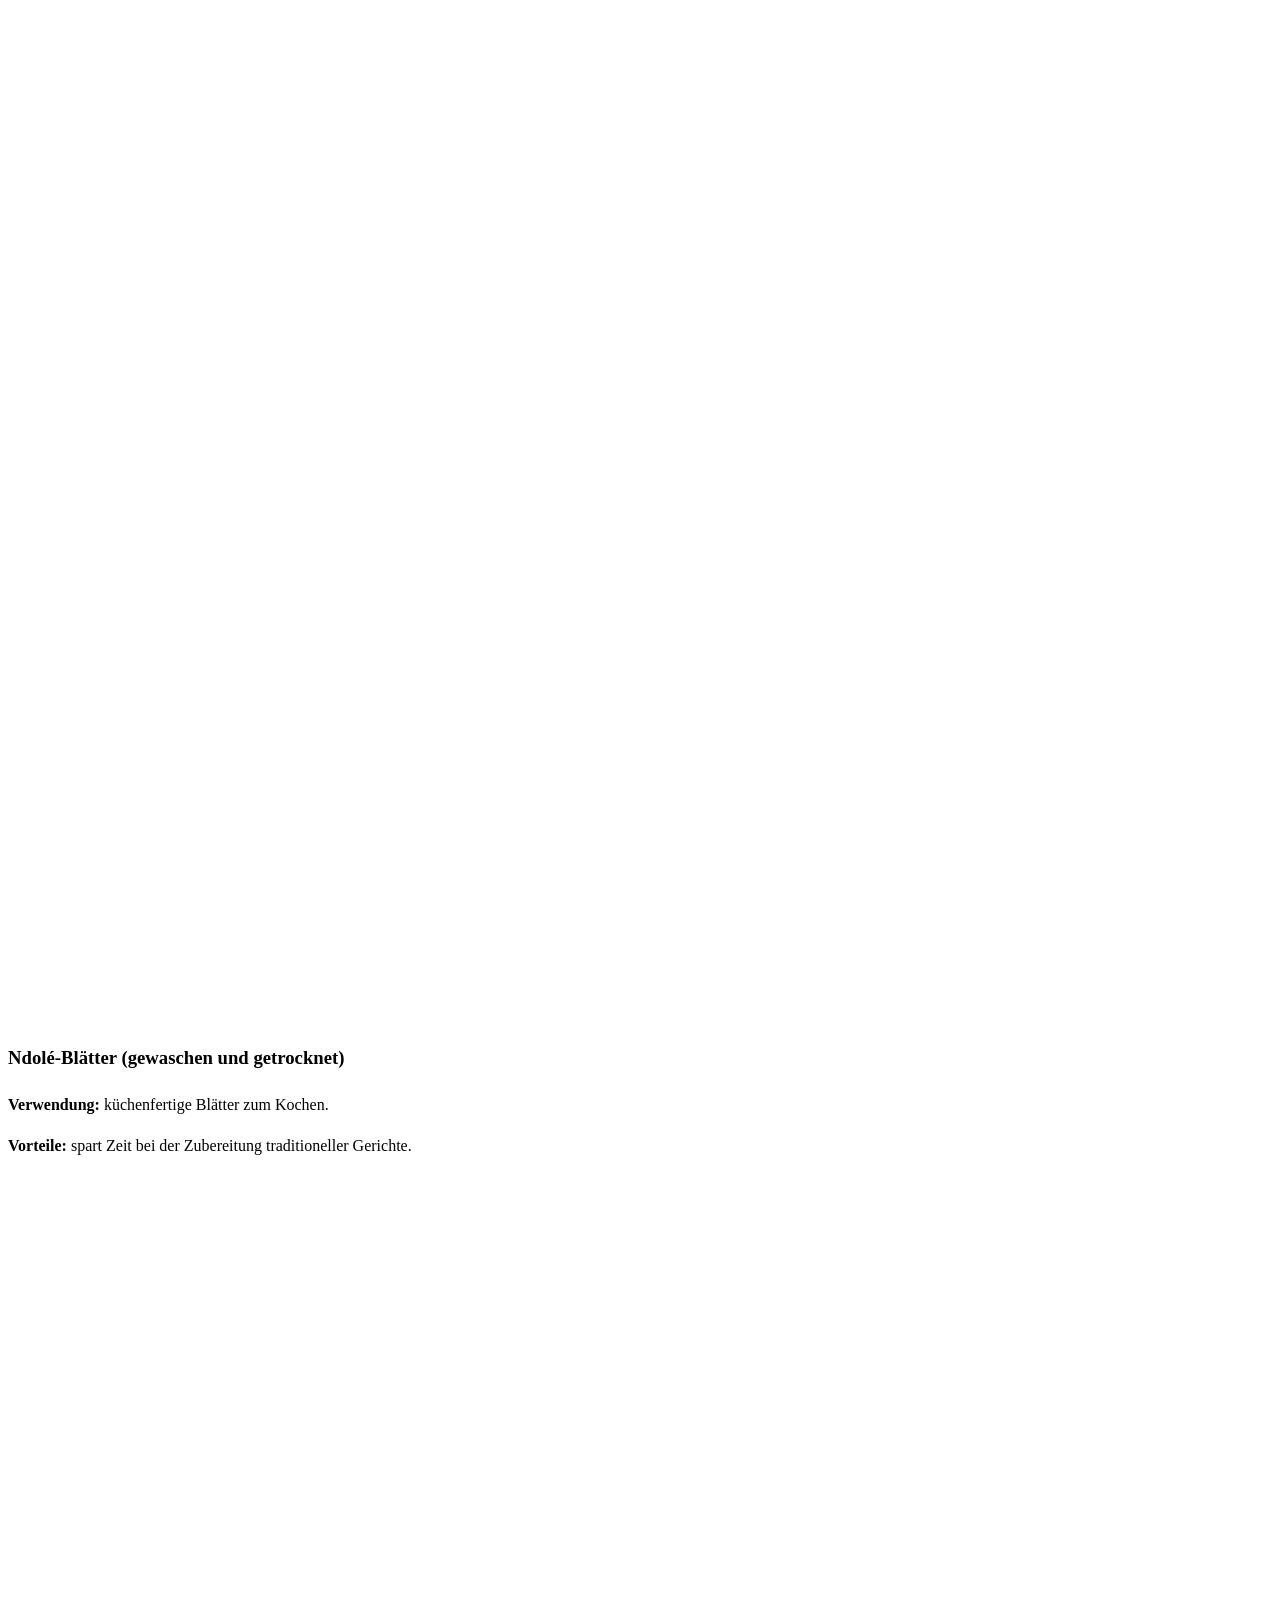
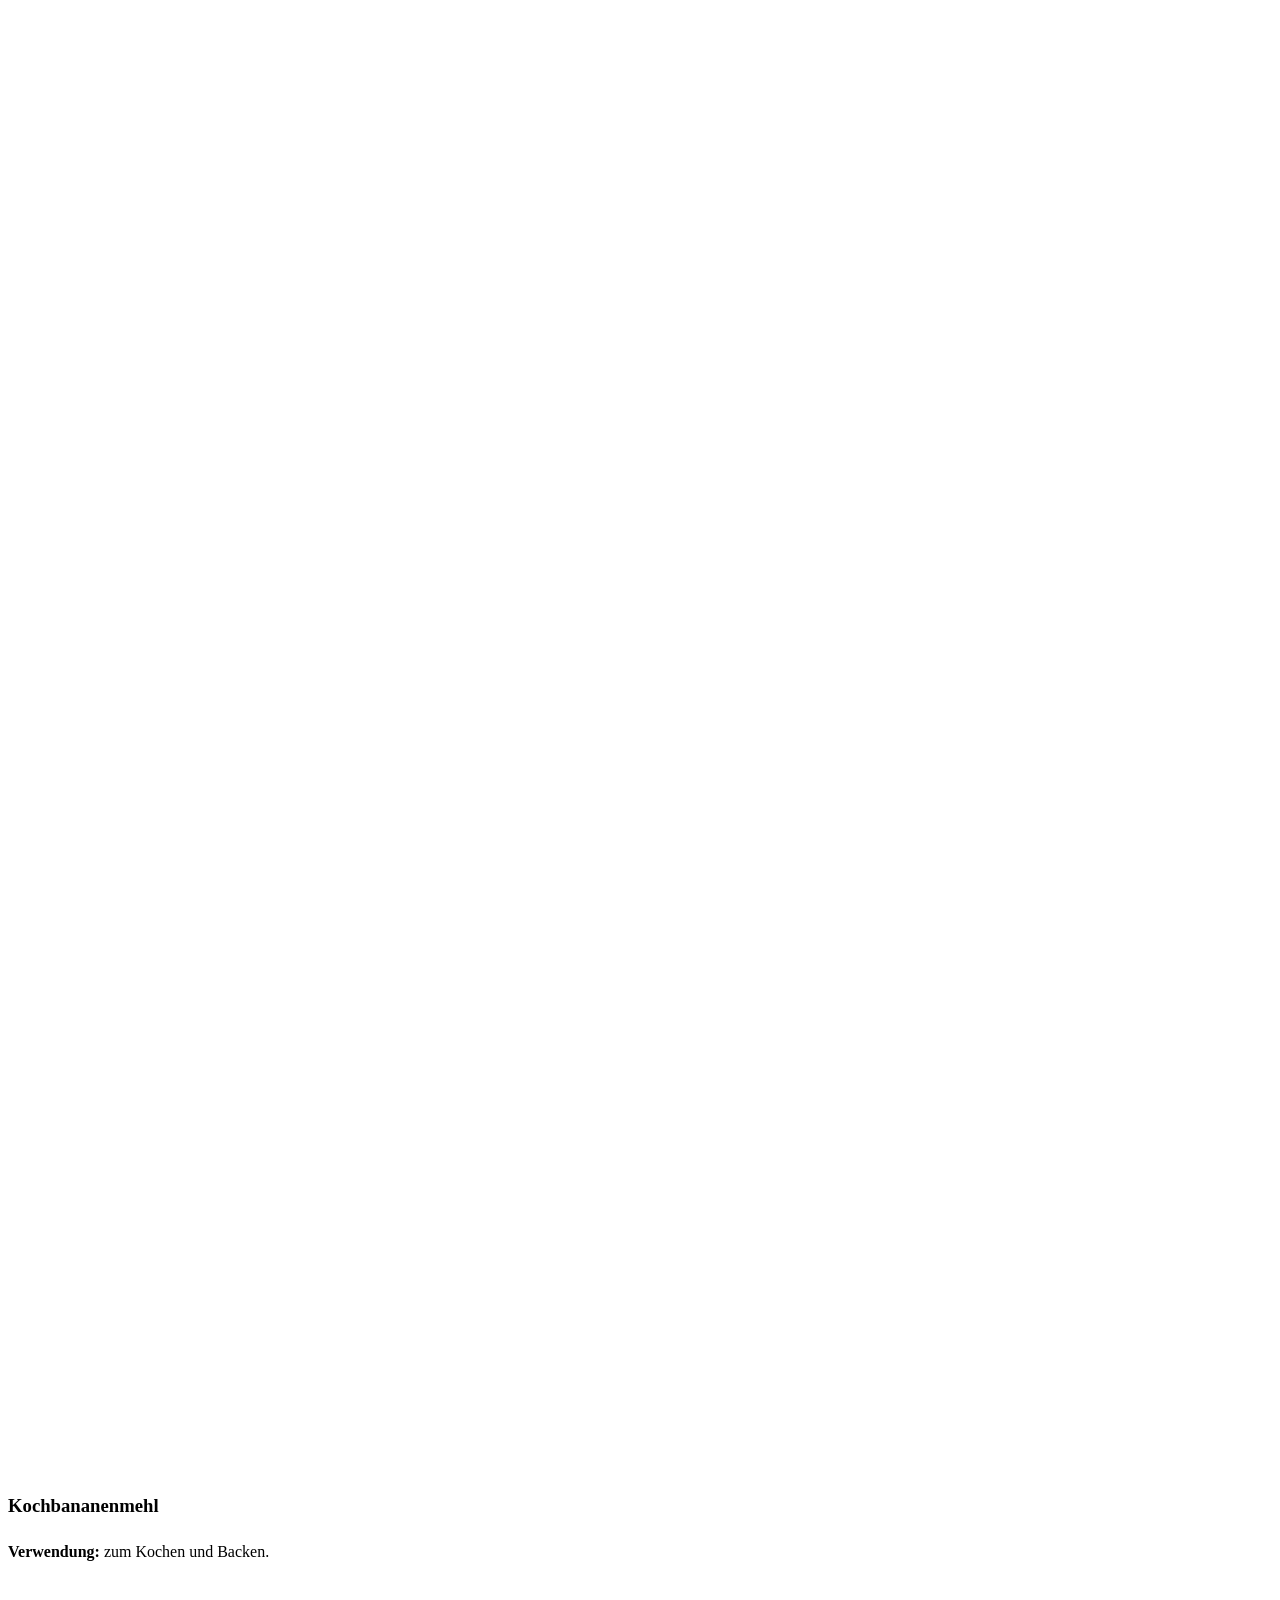
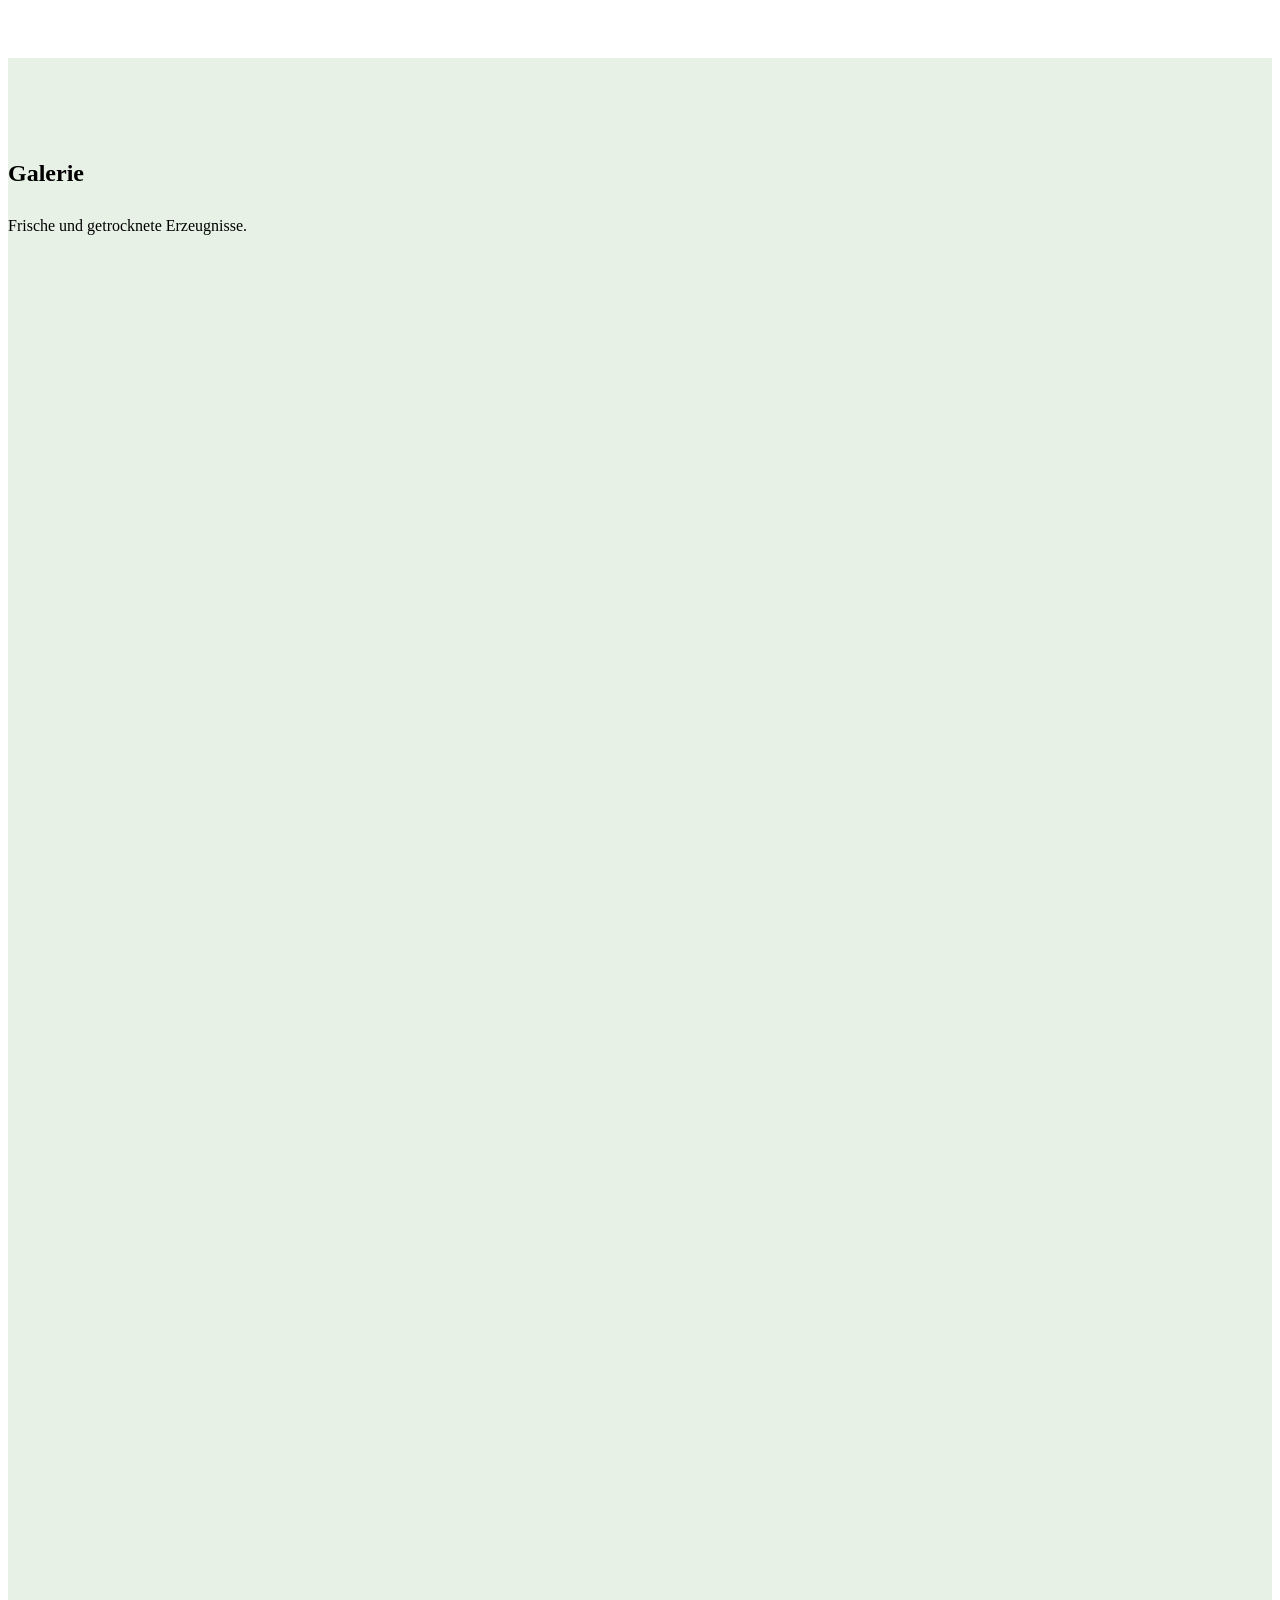
==== commit 5aa1aa1c: "Auf Deutsch angepasst & andere Functions hinzugefügt" ====
--- a/index.html
+++ b/index.html
@@ -1,102 +1,56 @@
 <!DOCTYPE html>
-<html lang="fr" data-bs-theme="light">
+<html lang="de" data-bs-theme="light">
 
 <head>
-  <link rel="icon" href="favicon.ico" type="image/x-icon">
-  <link rel="shortcut icon" href="favicon.ico" type="image/x-icon">
-  <link rel="apple-touch-icon" sizes="180x180" href="apple-touch-icon.png">
-  <link rel="icon" type="image/png" sizes="32x32" href="favicon-32x32.png">
-  <link rel="icon" type="image/png" sizes="16x16" href="favicon-16x16.png">
-  <link rel="apple-touch-icon" href="apple-touch-icon.png">
-
-  <meta charset="utf-8" />
-  <meta name="viewport" content="width=device-width, initial-scale=1" />
-  <title>DK Bio</title>
-  <meta name="description"
-    content="Mise en page responsive Bootstrap reproduisant fidèlement le flyer DK Bio, avec espaces réservés pour toutes les images." />
-  <meta name="Keywords"
-    content="DK Bio est une marque née au Cameroun qui promeut l'alimentation locale et durable, en réduisant le gaspillage grâce à la déshydratation." />
-  <meta name="keywords"
-    content="Fruits déshydratés, Légumes déshydratés, Feuilles déshydratées, Épices déshydratées, Poudres déshydratées, Déshydratation sur mesure, Alimentation durable, Agriculture locale, Réduction du gaspillage alimentaire, Cameroun, DK Bio, Poudre de bouillie" />
-  
-  <link rel="stylesheet" href="style.css">
-  <link href="https://cdn.jsdelivr.net/npm/bootstrap@5.3.3/dist/css/bootstrap.min.css" rel="stylesheet" />
-  <link href="https://cdn.jsdelivr.net/npm/bootstrap-icons@1.11.3/font/bootstrap-icons.css" rel="stylesheet" />
-  
+  <meta charset="utf-8">
+<meta http-equiv="Content-Security-Policy" content="default-src 'none'; script-src 'self'; style-src 'self'; img-src 'self'; base-uri 'none'; form-action 'none'; object-src 'none'">
+<meta name="viewport" content="width=device-width, initial-scale=1">
+<meta name="referrer" content="strict-origin-when-cross-origin">
+<title>DK Bio</title>
+<meta name="description" content="DK Bio aus Kamerun bietet getrocknete Früchte, Gemüse, Gewürze und Mehle an. Entdecken Sie unser Sortiment und unsere Preise.">
+<meta property="og:type" content="website">
+<meta property="og:site_name" content="DK Bio">
+<meta property="og:title" content="DK Bio">
+<meta property="og:description" content="DK Bio aus Kamerun bietet getrocknete Früchte, Gemüse, Gewürze und Mehle an. Entdecken Sie unser Sortiment und unsere Preise.">
+<meta property="og:locale" content="de_DE">
+<link rel="alternate" hreflang="de" href="./index.html"><link rel="alternate" hreflang="en" href="./en.html"><link rel="alternate" hreflang="fr" href="./fr.html"><link rel="alternate" hreflang="x-default" href="./index.html"><link rel="icon" href="favicon.ico">
+<link rel="apple-touch-icon" href="apple-touch-icon.png">
+<script src="script.js"></script>
+<link rel="stylesheet" href="bootstrap-5.3.5-dist/css/bootstrap.min.css">
+<link rel="stylesheet" href="style.css">
 </head>
 
 <body>
-  <!-- NAV -->
-  <nav class="navbar navbar-expand-lg bg-body border-bottom sticky-top px-0"><!-- px-0 entfernt Navbar-Padding -->
-    <div class="container-fluid px-1"><!-- statt p-0 reicht px-0 -->
-      <a class="navbar-brand d-flex align-items-center m-0 p-0 ps-0"
-        href="#home"><!-- ps-0: kein linker Innenabstand -->
-        <img src="Image/DK Bio Profile (2).svg" alt="DK Bio – Logo" class="d-block" style="height:120px; width:400;" />
-        <span class="badge rounded-pill text-bg-success">Bio</span>
-      </a>
-      <button class="navbar-toggler px-2" type="button" data-bs-toggle="collapse" data-bs-target="#navMain"
-        aria-controls="navMain" aria-label="Menu">
-        <span class="navbar-toggler-icon"></span>
-      </button>
-      <div id="navMain" class="collapse navbar-collapse">
-        <ul class="navbar-nav ms-auto small fw-semibold align-items-lg-center gap-lg-2">
-          <li class="nav-item"><a class="nav-link" data-i18n="nav.start" href="#home">Accueil</a></li>
-          <li class="nav-item"><a class="nav-link" data-i18n="nav.brand" href="#presentation">Marque</a></li>
-          <li class="nav-item"><a class="nav-link" data-i18n="nav.vision" href="#vision-mission">Vision & Mission</a>
-          </li>
-          <li class="nav-item"><a class="nav-link" data-i18n="nav.logo" href="#logo">Logo</a></li>
-          <li class="nav-item"><a class="nav-link" data-i18n="nav.products" href="#products">Produits & Services</a>
-          </li>
-          <li class="nav-item"><a class="nav-link" data-i18n="nav.pricing" href="#pricing">Tarifs</a></li>
-          <li class="nav-item"><a class="nav-link" data-i18n="nav.imagery" href="#imagery">Imagerie & Usage</a></li>
-          <li class="nav-item"><a class="nav-link" href="#galerie">Galerie</a></li>
-          <li class="nav-item"><a class="nav-link" data-i18n="nav.about" href="#about">À propos</a></li>
-          <li class="nav-item"><a class="nav-link" data-i18n="nav.contact" href="#contact">Contact</a></li>
-
-          <!-- Sprachmenü -->
-          <li class="nav-item dropdown ms-lg-3">
-            <a class="nav-link dropdown-toggle" href="#" id="langMenu" role="button" data-bs-toggle="dropdown"
-              aria-expanded="false">
-              <i class="bi bi-translate me-1"></i><span data-i18n="nav.lang">FR</span>
-            </a>
-            <ul class="dropdown-menu dropdown-menu-end" aria-labelledby="langMenu">
-              <li><button class="dropdown-item" data-lang="fr">Français</button></li>
-              <li><button class="dropdown-item" data-lang="en">English</button></li>
-            </ul>
-          </li>
-
-          <!-- Theme Toggle -->
-          <li class="nav-item ms-lg-2">
-            <button id="themeToggle" class="btn btn-sm btn-outline-secondary" type="button"
-              aria-label="Basculer le thème">
-              <i class="bi bi-moon"></i>
-            </button>
-          </li>
-        </ul>
-      </div>
-    </div>
-  </nav>
-
-  <!-- HERO -->
-  <header id="home" class="hero section">
+  <header class="site-header">
+  <a class="skip-link" href="#main">Zum Inhalt springen</a>
+  <div class="container header-layout">
+    <a class="wordmark" href="#home">
+      <img src="favicon-32x32.png" alt="" width="32" height="32"> DK Bio
+    </a>
+    <div class="preferences">
+      
+      <nav class="language-links" aria-label="Sprache"><span lang="de" aria-current="page">Deutsch</span><a href="en.html" lang="en" hreflang="en" data-language-link>English</a><a href="fr.html" lang="fr" hreflang="fr" data-language-link>Français</a></nav><button id="theme-toggle" type="button" class="btn btn-outline-secondary" aria-pressed="false" hidden>Dunkelmodus</button>
+    </div>
+    <nav aria-label="Hauptnavigation">
+      <button id="menu-toggle" type="button" class="btn btn-outline-secondary" aria-controls="nav-links" aria-expanded="false" hidden>Menü</button>
+      <ul id="nav-links" class="nav-links"><li><a href="#products">Produkte und Leistungen</a></li><li><a href="#pricing">Preise</a></li><li><a href="#presentation">Marke</a></li><li><a href="#vision-mission">Vision und Mission</a></li><li><a href="#logo">Logo</a></li><li><a href="#imagery">Bilder und Verwendung</a></li><li><a href="#galerie">Galerie</a></li><li><a href="#about">Über uns</a></li><li><a href="#contact">Kontakt</a></li></ul>
+    </nav>
+  </div>
+</header><main id="main" tabindex="-1"><header id="home" class="hero section">
     <div class="container">
       <div class="row align-items-center g-4">
         <div class="col-lg-6">
-          <span class="badge badge-accent mb-2" data-i18n="hero.tag">Slogan</span>
-          <h1 class="display-5 fw-bold mb-3" data-i18n="hero.head">« Récolté avec Amour, Partagé avec le Monde »</h1>
-          <p class="lead" data-i18n="hero.lead">DK Bio est une marque née au Cameroun qui promeut l'alimentation locale
-            et durable, en réduisant le gaspillage grâce à la déshydratation.</p>
-          <div class="d-flex gap-2">
-            <a href="#products" class="btn btn-success" data-i18n="hero.ctaProducts"><i class="bi bi-basket2"></i> Nos
-              produits</a>
-            <a href="#pricing" class="btn btn-outline-success" data-i18n="hero.ctaPricing"><i
-                class="bi bi-cash-coin"></i> Tarifs</a>
+          <span class="badge badge-accent mb-2">DK Bio</span>
+          <h1 class="display-5 fw-bold mb-3">„Mit Liebe geerntet, mit der Welt geteilt“</h1>
+          <p class="lead">DK Bio ist eine kamerunische Marke für lokale, nachhaltige Lebensmittel. Durch das Trocknen machen wir Lebensmittel länger haltbar und reduzieren Abfälle.</p>
+          <div class="d-flex gap-2 flex-wrap">
+            <a href="#products" class="btn btn-success">Produkte ansehen</a>
+            <a href="#pricing" class="btn btn-outline-success">Preisliste</a>
           </div>
         </div>
         <div class="col-lg-6">
           <div class="placeholder-photo">
-            <!-- Verwende beide Zeilen für getrennte Light/Dark-Logos -->
-            <img src="Image/recolt_avec _amour.jpeg" height="500" width="700" alt="DK Bio – Logo" />
+            <img src="Image/web/recolt-avec-amour-0.webp" height="1024" width="1280" alt="Illustration von DK Bio zur Ernte und zu lokalen Erzeugnissen" srcset="Image/web/recolt-avec-amour-0-small.webp 640w, Image/web/recolt-avec-amour-0.webp 1280w" sizes="(min-width: 992px) 50vw, 100vw" fetchpriority="high">
           </div>
         </div>
 
@@ -104,43 +58,32 @@
     </div>
   </header>
 
-  <!-- PRÉSENTATION DE LA MARQUE -->
   <section id="presentation" class="section bg-soft">
     <div class="container">
       <div class="row g-4">
         <div class="col-lg-7">
-          <h2 class="h1 mb-3" data-i18n="brand.title">Présentation des la marque</h2>
-          <p data-i18n="brand.p1"> Ce site Web constitue la pierre angulaire de notre identité et offre une
-            compréhension profonde de l'essence de DK Bio, avec les outils pour maintenir une présence forte et
-            cohérente.</p>
-          <p data-i18n="brand.p2">En 2022, DK Bio est né d'une vision simple : remodeler l'avenir de l'alimentation au
-            Cameroun en transformant le gaspillage en opportunité. Nous célébrons la richesse des produits locaux et les
-            pratiques durables.</p>
-          <div class="placeholder-photo ratio ratio-16x9 no-border" style="position:relative;">
-            <!-- Großes Bild -->
-            <img src="Image/slogan.jpg" alt=""
-              style="position:absolute; inset:0; width:100%; height:100%; object-fit:cover;">
-
-            <!-- Kleines Bild RECHTS OBEN -->
-            <img src="Image/DK Bio Profile (2).svg" alt="Overlay"
-              style="position:absolute; left:1rem; top:9rem; left:auto; width:140px; height:140px; object-fit:contain; border-radius:50%; box-shadow:0 .25rem .75rem rgba(0,0,0,.25);">
-          </div>
-
-
-          <p data-i18n="brand.p3">Notre parcours est fait d'innovation et de durabilité. Rejoignez DK Bio pour
-            réimaginer l’alimentation de demain.</p>
+          <h2 class="h1 mb-3">Unsere Marke</h2>
+          <p>DK Bio verarbeitet landwirtschaftliche Erzeugnisse aus Kamerun zu getrockneten Lebensmitteln.</p>
+          <p>DK Bio entstand 2022 aus der Idee, Lebensmittelverschwendung in Kamerun zu verringern und dabei das Potenzial heimischer Erzeugnisse zu nutzen. Wir setzen auf die Vielfalt lokaler Produkte und auf nachhaltige Anbaumethoden.</p>
+          <div class="placeholder-photo ratio ratio-16x9 no-border">
+            <img src="Image/web/slogan-1.webp" alt="" width="740" height="740" srcset="Image/web/slogan-1-small.webp 640w, Image/web/slogan-1.webp 740w" sizes="(min-width: 992px) 50vw, 100vw" loading="lazy" decoding="async">
+
+            <img src="Image/DK%20Bio%20Profile%20(2).svg" alt="" width="550" height="400" class="brand-art brand-overlay" loading="lazy" decoding="async">
+          </div>
+
+
+          <p>Innovation und Nachhaltigkeit prägen unsere Arbeit. Begleiten Sie DK Bio dabei, die Ernährung von morgen mitzugestalten.</p>
         </div>
         <div class="col-lg-5">
           <div class="card h-100 shadow-sm">
             <div class="card-body">
-              <h5 class="card-title" data-i18n="brand.essence">Essence</h5>
-              <ul class="list-unstyled list-check">
-                <li><i class="bi bi-check-circle"></i><span data-i18n="brand.e1"> Innovation & Santé</span></li>
-                <li><i class="bi bi-check-circle"></i><span data-i18n="brand.e2"> Durabilité & Agriculture locale</span>
+              <h3 class="card-title h5">Unsere Werte</h3>
+              <ul>
+                <li><span>Innovation und Gesundheit</span></li>
+                <li><span>Nachhaltigkeit und lokale Landwirtschaft</span>
                 </li>
-                <li><i class="bi bi-check-circle"></i><span data-i18n="brand.e3"> Réduction du gaspillage
-                    alimentaire</span></li>
-                <li><i class="bi bi-check-circle"></i><span data-i18n="brand.e4"> Autonomisation des communautés</span>
+                <li><span>Weniger Lebensmittelverschwendung</span></li>
+                <li><span>Stärkung lokaler Gemeinschaften</span>
                 </li>
               </ul>
             </div>
@@ -150,83 +93,61 @@
     </div>
   </section>
 
-  <!-- VISION & MISSION -->
   <section id="vision-mission" class="section">
     <div class="container">
       <div class="row g-4">
         <div class="col-lg-6">
-          <h2 class="h1" data-i18n="vm.visionTitle">Vision</h2>
-          <p class="quote" data-i18n="vm.vision"> "Transformer l'agriculture en pierre angulaire de la prospérité au
-            Cameroun, en créant des
-            emplois durables et en donnant à la prochaine génération les moyens de percevoir la véritable valeur de
-            l'agriculture locale. En
-            transformant notre abondance naturelle en une alimentation innovante et sans gaspillage, nous visons à
-            réduire la dépendance aux
-            importations étrangères et à construire un avenir où l'agriculture est chérie comme un trésor national,
-            alimentant à la fois
-            notre économie et nos communautés"
-          </p>
+          <h2 class="h1">Vision</h2>
+          <p class="quote">„Wir wollen die Landwirtschaft zu einer Grundlage für Wohlstand in Kamerun machen, langfristige Arbeitsplätze schaffen und der nächsten Generation den Wert des lokalen Anbaus vermitteln. Indem wir die Vielfalt unserer Ernten nutzen und Lebensmittel möglichst vollständig verarbeiten, wollen wir die Abhängigkeit von Importen verringern und die Wirtschaft und die Gemeinschaften vor Ort stärken.“</p>
         </div>
         <div class="col-lg-6">
-          <h2 class="h1" data-i18n="vm.missionTitle">Mission</h2>
-          <p class="quote" data-i18n="vm.mission">"Chez DK Bio, notre mission est de réduire le gaspillage alimentaire,
-            de créer des emplois durables et de promouvoir la valeur de l'agriculture locale au Cameroun. Grâce à des
-            techniques de conservation innovantes telles que la déshydratation, nous transformons les produits locaux en
-            aliments nutritifs et durables, renforçant ainsi les communautés et favorisant l'indépendance économique.
-            Nous sommes dédiés à la construction d'un avenir où la jeunesse camerounaise perçoit l'agriculture comme une
-            industrie précieuse et florissante, qui soutient à la fois l'environnement et l'autosuffisance de la
-            nation."
-          </p>
-        </div>
-      </div>
-    </div>
-  </section>
-
-  <!-- LOGO & SIGNIFICATION -->
+          <h2 class="h1">Mission</h2>
+          <p class="quote">„Bei DK Bio wollen wir Lebensmittelverschwendung verringern, langfristige Arbeitsplätze schaffen und die lokale Landwirtschaft in Kamerun stärken. Durch Verfahren wie das Trocknen machen wir aus regionalen Erzeugnissen nahrhafte, haltbare Lebensmittel. So unterstützen wir lokale Gemeinschaften und fördern wirtschaftliche Eigenständigkeit. Wir möchten jungen Menschen zeigen, dass die Landwirtschaft eine Perspektive bietet und zugleich zum Umweltschutz und zur Selbstversorgung des Landes beitragen kann.“</p>
+        </div>
+      </div>
+    </div>
+  </section>
+
   <section id="logo" class="section bg-soft-2">
     <div class="container">
       <div class="row g-4 align-items-center">
         <div class="col-lg-5 ">
           <div class="border-radius border-success">
-            <!-- Verwende beide Zeilen für getrennte Light/Dark-Logos -->
-            <img src="Image/DK Bio Profile (2).svg" alt="DK Bio – Logo" class="img-contain logo-light" />
+            <img src="Image/DK%20Bio%20Profile%20(2).svg" alt="DK-Bio-Logo" class="img-contain logo-light brand-art" width="550" height="400" loading="lazy" decoding="async">
 
           </div>
         </div>
         <div class="col-lg-7">
-          <h2 class="h1 mb-3" data-i18n="logo.title">Logo & signification</h2>
+          <h2 class="h1 mb-3">Logo und Bedeutung</h2>
           <ul class="list-group list-group-flush">
-            <li class="list-group-item" data-i18n="logo.l1">Symbole de la plante : croissance, renouveau, durabilité.
-            </li>
-            <li class="list-group-item" data-i18n="logo.l2">Ligne de sol brune : terre, stabilité, agriculture.</li>
-            <li class="list-group-item" data-i18n="logo.l3">Texte « DK Bio » : héritage (Dongmo Kafack) &
-              écoresponsabilité.</li>
-            <li class="list-group-item" data-i18n="logo.l4">Slogan : « Récolté avec Amour, Partagé avec le Monde ».</li>
+            <li class="list-group-item">Pflanze: Wachstum, Erneuerung und Nachhaltigkeit.</li>
+            <li class="list-group-item">Braune Bodenlinie: Erde, Stabilität und Landwirtschaft.</li>
+            <li class="list-group-item">Der Name „DK Bio“ steht für unsere Herkunft (Dongmo Kafack) und den verantwortungsvollen Umgang mit der Umwelt.</li>
+            <li class="list-group-item">Unser Leitspruch: „Mit Liebe geerntet, mit der Welt geteilt“.</li>
           </ul>
         </div>
       </div>
     </div>
   </section>
 
-  <!-- PRODUITS & SERVICES -->
   <section id="products" class="section">
     <div class="container">
-      <h2 class="h1 mb-4" data-i18n="prod.title">Nos produits & Services</h2>
+      <h2 class="h1 mb-4">Unsere Produkte und Leistungen</h2>
       <div class="row g-4">
         <div class="col-md-6">
           <div class="card h-100 border-success">
             <div class="card-body">
-              <h5 class="card-title" data-i18n="prod.fruitTitle">Fruits déshydratés</h5>
-              <p data-i18n="prod.fruitDesc">Conservent les saveurs naturelles, vitamines et minéraux.</p>
+              <h3 class="card-title h5">Getrocknete Früchte</h3>
+              <p>Das Trocknen bewahrt natürliche Aromen, Vitamine und Mineralstoffe.</p>
               <div class="row row-cols-2 small">
-                <div class="col" data-i18n="prod.f1">Ananas</div>
-                <div class="col" data-i18n="prod.f2">Papayes</div>
-                <div class="col" data-i18n="prod.f3">Oranges</div>
-                <div class="col" data-i18n="prod.f4">Citrons</div>
-                <div class="col" data-i18n="prod.f5">Mangues</div>
-                <div class="col" data-i18n="prod.f6">Goyaves</div>
-                <div class="col" data-i18n="prod.f7">Noix de coco</div>
-                <div class="col" data-i18n="prod.f8">Bananes</div>
+                <div class="col">Ananas</div>
+                <div class="col">Papayas</div>
+                <div class="col">Orangen</div>
+                <div class="col">Zitronen</div>
+                <div class="col">Mangos</div>
+                <div class="col">Guaven</div>
+                <div class="col">Kokosnuss</div>
+                <div class="col">Bananen</div>
               </div>
             </div>
           </div>
@@ -234,12 +155,12 @@
         <div class="col-md-6">
           <div class="card h-100 border-success">
             <div class="card-body">
-              <h5 class="card-title" data-i18n="prod.vegTitle">Légumes déshydratés</h5>
-              <p data-i18n="prod.vegDesc">Idéaux pour soupes, ragoûts et autres plats.</p>
+              <h3 class="card-title h5">Getrocknetes Gemüse</h3>
+              <p>Ideal für Suppen, Eintöpfe und andere Gerichte.</p>
               <div class="row row-cols-2 small">
-                <div class="col" data-i18n="prod.v1">Tomates</div>
-                <div class="col" data-i18n="prod.v2">Carottes</div>
-                <div class="col" data-i18n="prod.v3">Pommes de terre</div>
+                <div class="col">Tomaten</div>
+                <div class="col">Karotten</div>
+                <div class="col">Kartoffeln</div>
               </div>
             </div>
           </div>
@@ -247,18 +168,18 @@
         <div class="col-md-6">
           <div class="card h-100 border-success">
             <div class="card-body">
-              <h5 class="card-title" data-i18n="prod.leafTitle">Feuilles déshydratées</h5>
+              <h3 class="card-title h5">Getrocknete Blätter</h3>
               <div class="row row-cols-2 small g-1">
-                <div class="col" data-i18n="prod.l1">Feuilles d’Eru</div>
-                <div class="col" data-i18n="prod.l2">Waterleaf</div>
-                <div class="col" data-i18n="prod.l3">Feuilles amères</div>
-                <div class="col" data-i18n="prod.l4">Okok</div>
-                <div class="col" data-i18n="prod.l5">Feuilles de manioc</div>
-                <div class="col" data-i18n="prod.l6">Feuilles de Djek</div>
-                <div class="col" data-i18n="prod.l7">Feuilles de laurier</div>
-                <div class="col" data-i18n="prod.l8">Citronnelle</div>
-                <div class="col" data-i18n="prod.l9">Moringa</div>
-                <div class="col" data-i18n="prod.l10">Papaye</div>
+                <div class="col">Eru-Blätter</div>
+                <div class="col">Waterleaf</div>
+                <div class="col">Bitterblätter</div>
+                <div class="col">Okok</div>
+                <div class="col">Maniokblätter</div>
+                <div class="col">Djek-Blätter</div>
+                <div class="col">Lorbeerblätter</div>
+                <div class="col">Zitronengras</div>
+                <div class="col">Moringa</div>
+                <div class="col">Papaya</div>
               </div>
             </div>
           </div>
@@ -266,13 +187,13 @@
         <div class="col-md-6">
           <div class="card h-100 border-success">
             <div class="card-body">
-              <h5 class="card-title" data-i18n="prod.spiceTitle">Épices déshydratées</h5>
+              <h3 class="card-title h5">Getrocknete Gewürze</h3>
               <div class="row row-cols-2 small g-1">
-                <div class="col" data-i18n="prod.s1">Mélanges d'épices locales</div>
-                <div class="col" data-i18n="prod.s2">Échalotes</div>
-                <div class="col" data-i18n="prod.s3">Poireaux</div>
-                <div class="col" data-i18n="prod.s4">Oignons</div>
-                <div class="col" data-i18n="prod.s5">Ail</div>
+                <div class="col">Lokale Gewürzmischungen</div>
+                <div class="col">Schalotten</div>
+                <div class="col">Lauch</div>
+                <div class="col">Zwiebeln</div>
+                <div class="col">Knoblauch</div>
               </div>
             </div>
           </div>
@@ -280,11 +201,11 @@
         <div class="col-md-6">
           <div class="card h-100 border-success">
             <div class="card-body">
-              <h5 class="card-title" data-i18n="prod.powderTitle">Poudres déshydratées</h5>
+              <h3 class="card-title h5">Mehle und Pulver</h3>
               <ul class="small mb-0">
-                <li data-i18n="prod.p1">Farine de manioc</li>
-                <li data-i18n="prod.p2">Poudre de bouillie fermentée</li>
-                <li data-i18n="prod.p3">Poudre de tomates</li>
+                <li>Maniokmehl</li>
+                <li>Pulver für fermentierten Getreidebrei</li>
+                <li>Tomatenpulver</li>
               </ul>
             </div>
           </div>
@@ -292,513 +213,352 @@
         <div class="col-md-6">
           <div class="card h-100 border-success">
             <div class="card-body">
-              <h5 class="card-title" data-i18n="prod.serviceTitle">Service à la clientèle</h5>
-              <p data-i18n="prod.serviceDesc">Déshydratation sur mesure : fruits, légumes, feuilles, rhizomes, épices.
-              </p>
-              <p class="small mb-0" data-i18n="prod.serviceNote">Apportez vos produits – nous déshydratons avec un
-                équipement haut de gamme.</p>
-            </div>
-          </div>
-        </div>
-      </div>
-    </div>
-  </section>
-
-  <!-- TARIFS -->
+              <h3 class="card-title h5">Trocknung auf Anfrage</h3>
+              <p>Wir trocknen Obst, Gemüse, Blätter, Wurzelstöcke und Gewürze nach Bedarf.</p>
+              <p class="small mb-0">Bringen Sie Ihre Erzeugnisse mit. Wir trocknen sie mit professionellen Geräten.</p>
+            </div>
+          </div>
+        </div>
+      </div>
+    </div>
+  </section>
+
   <section id="pricing" class="section bg-soft">
     <div class="container">
-      <h2 class="h1 mb-4" data-i18n="price.title">Liste de prix</h2>
-      <div class="table-responsive">
-        <table class="table table-bordered table-striped align-middle price-table">
-          <thead class="table-light">
-            <tr>
-              <th data-i18n="price.col1">Catégorie</th>
-              <th data-i18n="price.col2">Article</th>
-              <th data-i18n="price.col3">Quantité</th>
-              <th data-i18n="price.col4">Prix</th>
+      <h2 class="h1 mb-4" id="price-title">Preisliste</h2>
+      <div id="price-search" class="mb-3" hidden data-empty="Keine Produkte gefunden." data-count="Ergebnisse">
+<label for="price-query" class="form-label fw-semibold">Preisliste durchsuchen</label>
+<input id="price-query" type="search" class="form-control" aria-controls="price-results">
+<p id="price-status" class="small text-body-secondary mt-2 mb-0" role="status"></p>
+</div><div class="table-responsive" tabindex="0" role="region" aria-labelledby="price-title">
+        <table class="table table-bordered table-striped align-middle price-table" aria-labelledby="price-title">
+          <thead class="table-secondary">
+            <tr>
+              <th scope="col">Kategorie</th>
+              <th scope="col">Artikel</th>
+              <th scope="col">Menge</th>
+              <th scope="col">Preis</th>
             </tr>
           </thead>
-          <tbody>
-            <tr>
-              <td data-i18n="price.i14">Épices (poudre)</td>
-              <td data-i18n="price.i1">pour poulet</td>
+          <tbody id="price-results">
+            <tr>
+              <td>Gewürzpulver</td>
+              <td>Für Hähnchen</td>
               <td>500 g</td>
               <td>2000 FCFA</td>
             </tr>
             <tr>
-              <td data-i18n="price.i14">Épices (poudre)</td>
-              <td data-i18n="price.i2">pour poisson</td>
+              <td>Gewürzpulver</td>
+              <td>Für Fisch</td>
               <td>500 g</td>
               <td>2000 FCFA</td>
             </tr>
             <tr>
-              <td data-i18n="price.i15">Poudres déshydratées</td>
-              <td data-i18n="price.i3">Farine de manioc</td>
+              <td>Mehle und Pulver</td>
+              <td>Maniokmehl</td>
               <td>1 kg</td>
               <td>7000 FCFA</td>
             </tr>
             <tr>
-              <td data-i18n="price.i15">Poudres déshydratées</td>
-              <td data-i18n="price.i4">Poudre de bouillie fermentée</td>
+              <td>Mehle und Pulver</td>
+              <td>Pulver für fermentierten Getreidebrei</td>
               <td>1 kg</td>
               <td>7500 FCFA</td>
             </tr>
             <tr>
-              <td data-i18n="price.i15">Poudres déshydratées</td>
-              <td data-i18n="price.i5">Poudre de tomates</td>
+              <td>Mehle und Pulver</td>
+              <td>Tomatenpulver</td>
               <td>250 g</td>
               <td>3500 FCFA</td>
             </tr>
             <tr>
-              <td data-i18n="price.i16">Fruits déshydratés</td>
-              <td data-i18n="price.i6">Ananas (par tranche)</td>
+              <td>Getrocknete Früchte</td>
+              <td>Ananas (pro Scheibe)</td>
               <td>—</td>
               <td>80 FCFA</td>
             </tr>
             <tr>
-              <td data-i18n="price.i16">Fruits déshydratés</td>
-              <td data-i18n="price.i7">Orange (par tranche)</td>
+              <td>Getrocknete Früchte</td>
+              <td>Orange (pro Scheibe)</td>
               <td>—</td>
               <td>40 FCFA</td>
             </tr>
             <tr>
-              <td data-i18n="price.i16">Fruits déshydratés</td>
-              <td data-i18n="price.i8">Citron (par tranche)</td>
+              <td>Getrocknete Früchte</td>
+              <td>Zitrone (pro Scheibe)</td>
               <td>—</td>
               <td>40 FCFA</td>
             </tr>
             <tr>
-              <td data-i18n="price.i17">Épices</td>
-              <td data-i18n="price.i9">Piment</td>
+              <td>Gewürze</td>
+              <td>Chili</td>
               <td>1 kg</td>
               <td>7500 FCFA</td>
             </tr>
             <tr>
-              <td data-i18n="price.i17">Épices</td>
-              <td data-i18n="price.i10">Gingembre</td>
+              <td>Gewürze</td>
+              <td>Ingwer</td>
               <td>250 g</td>
               <td>3000 FCFA</td>
             </tr>
             <tr>
-              <td data-i18n="price.i18">Feuilles</td>
-              <td data-i18n="price.i11">Feuille de menthe</td>
+              <td>Blätter</td>
+              <td>Minzblätter</td>
               <td>250 g</td>
               <td>3000 FCFA</td>
             </tr>
             <tr>
-              <td data-i18n="price.i18">Feuilles</td>
-              <td data-i18n="price.i12">Ndolé (lavée, déshydratée, prête à l'emploi)</td>
+              <td>Blätter</td>
+              <td>Ndolé (gewaschen, getrocknet und gebrauchsfertig)</td>
               <td>250 g</td>
               <td>3000 FCFA</td>
             </tr>
             <tr>
-              <td data-i18n="price.i19">Service</td>
-              <td data-i18n="price.i13">Déshydratation (produits de 100 g)</td>
+              <td>Dienstleistung</td>
+              <td>Trocknung (für Produkte à 100 g)</td>
               <td>—</td>
               <td>1000 FCFA</td>
             </tr>
           </tbody>
         </table>
       </div>
-      <p class="small text-muted" data-i18n="price.note">Les prix des fruits déshydratés varient selon la teneur en eau
-        et la durée de séchage.</p>
-    </div>
-  </section>
-
-  <!-- IMAGERIE & USAGE -->
+      <p class="small text-muted">Die Preise für getrocknete Früchte variieren je nach Wassergehalt und Trocknungsdauer.</p>
+    </div>
+  </section>
+
   <section id="imagery" class="section">
     <div class="container">
-      <h2 class="h1 mb-4" data-i18n="img.title">Imagerie & usages produits</h2>
+      <h2 class="h1 mb-4">Produkte und Verwendung</h2>
       <div class="row g-4">
         <div class="col-md-6 col-lg-4">
           <div class="card h-100">
             <div class="placeholder-photo ratio ratio-4x3 card-img-top">
-              <img src="Image/poudre de bouillie.jpeg" alt="DK Bio – Logo" class="img-contain logo-light" />
-            </div>
-            <div class="card-body">
-              <h5 class="card-title" data-i18n="img.p1t">Poudre de bouillie</h5>
-              <p class="small mb-1" data-i18n="img.p1u"><strong>Utilisation :</strong> option saine pour le
-                petit-déjeuner.</p>
-              <p class="small" data-i18n="img.p1a"><strong>Avantages :</strong> nutritive, adaptée aux repas familiaux.
-              </p>
+              <img src="Image/web/poudre-de-bouillie-4.webp" alt="Pulver für Getreidebrei" class="img-contain logo-light" width="1200" height="675" srcset="Image/web/poudre-de-bouillie-4-small.webp 640w, Image/web/poudre-de-bouillie-4.webp 1200w" sizes="(min-width: 992px) 33vw, (min-width: 768px) 50vw, 100vw" loading="lazy" decoding="async">
+            </div>
+            <div class="card-body">
+              <h3 class="card-title h5">Pulver für Getreidebrei</h3>
+              <p class="small mb-1"><strong>Verwendung:</strong> für ein ausgewogenes Frühstück.</p>
+              <p class="small"><strong>Vorteile:</strong> nahrhaft und für Familienmahlzeiten geeignet.</p>
             </div>
           </div>
         </div>
         <div class="col-md-6 col-lg-4">
           <div class="card h-100">
             <div class="placeholder-photo ratio ratio-4x3 card-img-top">
-              <img src="Image/Flocon de fruit.jpeg" alt="DK Bio – Logo" class="img-contain logo-dark" />
-            </div>
-            <div class="card-body">
-              <h5 class="card-title" data-i18n="img.p2t">Fruits déshydratés</h5>
-              <p class="small mb-1" data-i18n="img.p2u"><strong>Utilisation :</strong> sublimer la saveur des cocktails
-                (ananas, orange, citron).</p>
-              <p class="small" data-i18n="img.p2a"><strong>Exemple :</strong> bars & restaurants.</p>
+              <img src="Image/web/flocon-de-fruit-5.webp" alt="Fruchtflocken" class="img-contain logo-dark" width="900" height="601" srcset="Image/web/flocon-de-fruit-5-small.webp 640w, Image/web/flocon-de-fruit-5.webp 900w" sizes="(min-width: 992px) 33vw, (min-width: 768px) 50vw, 100vw" loading="lazy" decoding="async">
+            </div>
+            <div class="card-body">
+              <h3 class="card-title h5">Getrocknete Früchte</h3>
+              <p class="small mb-1"><strong>Verwendung:</strong> für Cocktails mit Ananas, Orange oder Zitrone.</p>
+              <p class="small"><strong>Beispiel:</strong> für Bars und Restaurants.</p>
             </div>
           </div>
         </div>
         <div class="col-md-6 col-lg-4">
           <div class="card h-100">
             <div class="placeholder-photo ratio ratio-4x3 card-img-top">
-              <img src="Image/farine de manioc.jpeg" height="500" width="700" alt="DK Bio – Logo" />
-            </div>
-            <div class="card-body">
-              <h5 class="card-title" data-i18n="img.p3t">Farine de manioc</h5>
-              <p class="small mb-1" data-i18n="img.p3u"><strong>Utilisation :</strong> alternative sans gluten.</p>
-              <p class="small" data-i18n="img.p3a"><strong>Avantages :</strong> substitut à la farine de blé.</p>
+              <img src="Image/web/farine-de-manioc-6.webp" height="666" width="999" alt="Maniokmehl" srcset="Image/web/farine-de-manioc-6-small.webp 640w, Image/web/farine-de-manioc-6.webp 999w" sizes="(min-width: 992px) 33vw, (min-width: 768px) 50vw, 100vw" loading="lazy" decoding="async">
+            </div>
+            <div class="card-body">
+              <h3 class="card-title h5">Maniokmehl</h3>
+              <p class="small mb-1"><strong>Verwendung:</strong> als glutenfreie Alternative.</p>
+              <p class="small"><strong>Vorteile:</strong> kann Weizenmehl ersetzen.</p>
             </div>
           </div>
         </div>
         <div class="col-md-6 col-lg-4">
           <div class="card h-100">
             <div class="placeholder-photo ratio ratio-4x3 card-img-top">
-              <img src="Image/Fruits deshydrates.jpeg" height="400" alt="DK Bio – Logo"
-                class="img-contain logo-dark" />
-            </div>
-            <div class="card-body">
-              <h5 class="card-title" data-i18n="img.p4t">Flocons de fruits</h5>
-              <p class="small mb-1" data-i18n="img.p4u"><strong>Utilisation :</strong> mélange à grignoter ou pour les
-                repas.</p>
-              <p class="small" data-i18n="img.p4a"><strong>Avantages :</strong> riches en nutriments.</p>
+              <img src="Image/web/fruits-deshydrates-7.webp" height="850" alt="Getrocknete Früchte" class="img-contain logo-dark" width="1280" srcset="Image/web/fruits-deshydrates-7-small.webp 640w, Image/web/fruits-deshydrates-7.webp 1280w" sizes="(min-width: 992px) 33vw, (min-width: 768px) 50vw, 100vw" loading="lazy" decoding="async">
+            </div>
+            <div class="card-body">
+              <h3 class="card-title h5">Fruchtflocken</h3>
+              <p class="small mb-1"><strong>Verwendung:</strong> zum Knabbern oder als Zutat in Mahlzeiten.</p>
+              <p class="small"><strong>Vorteile:</strong> nährstoffreich.</p>
             </div>
           </div>
         </div>
         <div class="col-md-6 col-lg-4">
           <div class="card h-100">
             <div class="placeholder-photo ratio ratio-4x3 card-img-top">
-              <img src="Image/ndolet.jpeg" alt="DK Bio – Logo" class="img-contain logo-light" />
-            </div>
-            <div class="card-body">
-              <h5 class="card-title" data-i18n="img.p5t">Feuilles de Ndolé (lavées & séchées)</h5>
-              <p class="small mb-1" data-i18n="img.p5u"><strong>Utilisation :</strong> feuilles prêtes à cuire.</p>
-              <p class="small" data-i18n="img.p5a"><strong>Avantages :</strong> gain de temps pour plats traditionnels.
-              </p>
+              <img src="Image/web/ndolet-8.webp" alt="Ndolé-Blätter" class="img-contain logo-light" width="600" height="600" loading="lazy" decoding="async">
+            </div>
+            <div class="card-body">
+              <h3 class="card-title h5">Ndolé-Blätter (gewaschen und getrocknet)</h3>
+              <p class="small mb-1"><strong>Verwendung:</strong> küchenfertige Blätter zum Kochen.</p>
+              <p class="small"><strong>Vorteile:</strong> spart Zeit bei der Zubereitung traditioneller Gerichte.</p>
             </div>
           </div>
         </div>
         <div class="col-md-6 col-lg-4">
           <div class="card h-100">
             <div class="placeholder-photo ratio ratio-4x3 card-img-top">
-              <img src="Image/farine de plantain.jpeg" height="500" width="600" alt="DK Bio – Logo"
-                class="img-contain logo-light" />
-            </div>
-            <div class="card-body">
-              <h5 class="card-title">Farine de plantain</h5>
-              <p class="small mb-1" data-i18n="img.p5u"><strong>Utilisation :</strong> feuilles prêtes à cuire.</p>
-              <p class="small" data-i18n="img.p5a"><strong>Avantages :</strong> gain de temps pour plats traditionnels.
-              </p>
-            </div>
-          </div>
-        </div>
-      </div>
-    </div>
-  </section>
-
-  <!-- Galerie -->
+              <img src="Image/web/farine-de-plantain-9.webp" height="1100" width="733" alt="Kochbananenmehl" class="img-contain logo-light" srcset="Image/web/farine-de-plantain-9-small.webp 640w, Image/web/farine-de-plantain-9.webp 733w" sizes="(min-width: 992px) 33vw, (min-width: 768px) 50vw, 100vw" loading="lazy" decoding="async">
+            </div>
+            <div class="card-body">
+              <h3 class="card-title h5">Kochbananenmehl</h3>
+              <p class="small mb-1"><strong>Verwendung:</strong> zum Kochen und Backen.</p>
+              </div>
+          </div>
+        </div>
+      </div>
+    </div>
+  </section>
 
   <section id="galerie" class="section bg-soft-2">
     <div class="container ">
-      <h2 class="h1 mb-2" data-i18n="galerie">Notre Galerie</h2>
-      <p class="mb-4 text-secondary" data-i18n="galerie.text">Garde-fous visuels pour une identité cohérente.</p>
+      <h2 class="h1 mb-2">Galerie</h2>
+      <p class="mb-4 text-secondary">Frische und getrocknete Erzeugnisse.</p>
 
       <div class="row g-3 mb-3">
         <div class="col-12 col-md-6 col-xl-3">
           <div class="placeholder-photo ratio ratio-4x3 rounded-4 overflow-hidden">
-            <img src="Image/ananas sechée.jpeg" alt="DK Bio – Galerie 1" loading="lazy"
-              style="width:100%;height:100%;object-fit:cover;">
-          </div>
-        </div>
-
-        <div class="col-12 col-md-6 col-xl-3">
-          <div class="placeholder-photo ratio ratio-4x3 rounded-4 overflow-hidden">
-            <img src="Image/mangue séchée.jpeg" alt="DK Bio – Galerie 2" loading="lazy"
-              style="width:100%;height:100%;object-fit:cover;">
-          </div>
-        </div>
-
-        <div class="col-12 col-md-6 col-xl-3">
-          <div class="placeholder-photo ratio ratio-4x3 rounded-4 overflow-hidden">
-            <img src="Image/citron séché.jpeg" alt="DK Bio – Galerie 3" loading="lazy"
-              style="width:100%;height:100%;object-fit:cover;">
-          </div>
-        </div>
-
-        <div class="col-12 col-md-6 col-xl-3">
-          <div class="place7holder-photo ratio ratio-4x3 rounded-4 overflow-hidden">
-            <img src="Image/Ananas sec.jpeg" alt="DK Bio – Galerie 4" loading="lazy"
-              style="width:100%;height:100%;object-fit:cover;">
+            <img src="Image/web/ananas-sech-e-10.webp" alt="Getrocknete Ananas" loading="lazy" width="1100" height="1100" srcset="Image/web/ananas-sech-e-10-small.webp 640w, Image/web/ananas-sech-e-10.webp 1100w" sizes="(min-width: 992px) 33vw, (min-width: 768px) 50vw, 100vw" decoding="async">
+          </div>
+        </div>
+
+        <div class="col-12 col-md-6 col-xl-3">
+          <div class="placeholder-photo ratio ratio-4x3 rounded-4 overflow-hidden">
+            <img src="Image/web/mangue-s-ch-e-11.webp" alt="Getrocknete Mango" loading="lazy" width="540" height="360" decoding="async">
+          </div>
+        </div>
+
+        <div class="col-12 col-md-6 col-xl-3">
+          <div class="placeholder-photo ratio ratio-4x3 rounded-4 overflow-hidden">
+            <img src="Image/web/citron-s-ch-12.webp" alt="Getrocknete Zitrone" loading="lazy" width="1100" height="1100" srcset="Image/web/citron-s-ch-12-small.webp 640w, Image/web/citron-s-ch-12.webp 1100w" sizes="(min-width: 992px) 33vw, (min-width: 768px) 50vw, 100vw" decoding="async">
+          </div>
+        </div>
+
+        <div class="col-12 col-md-6 col-xl-3">
+          <div class="placeholder-photo ratio ratio-4x3 rounded-4 overflow-hidden">
+            <img src="Image/web/ananas-sec-13.webp" alt="Getrocknete Ananasscheiben" loading="lazy" width="1200" height="810" srcset="Image/web/ananas-sec-13-small.webp 640w, Image/web/ananas-sec-13.webp 1200w" sizes="(min-width: 992px) 33vw, (min-width: 768px) 50vw, 100vw" decoding="async">
           </div>
         </div>
       </div>
       <div class="row g-3">
         <div class="col-12 col-md-6 col-xl-3">
           <div class="placeholder-photo ratio ratio-4x3 rounded-4 overflow-hidden">
-            <img src="Image/Carotte_legumes.jpeg" alt="DK Bio – Galerie 1" loading="lazy"
-              style="width:100%;height:100%;object-fit:cover;">
-          </div>
-        </div>
-
-        <div class="col-12 col-md-6 col-xl-3">
-          <div class="placeholder-photo ratio ratio-4x3 rounded-4 overflow-hidden">
-            <img src="Image/Carotte_legumes_sec.jpeg" alt="DK Bio – Galerie 2" loading="lazy"
-              style="width:100%;height:100%;object-fit:cover;">
-          </div>
-        </div>
-
-        <div class="col-12 col-md-6 col-xl-3">
-          <div class="placeholder-photo ratio ratio-4x3 rounded-4 overflow-hidden">
-            <img src="Image/bananes sec.jpg" alt="DK Bio – Galerie 3" loading="lazy"
-              style="width:100%;height:100%;object-fit:cover;">
-          </div>
-        </div>
-
-        <div class="col-12 col-md-6 col-xl-3">
-          <div class="placeholder-photo ratio ratio-4x3 rounded-4 overflow-hidden">
-            <img src="Image/fruits-secs.jpeg" alt="DK Bio – Galerie 4" loading="lazy"
-              style="width:100%;height:100%;object-fit:cover;">
-          </div>
-        </div>
-      </div>
-    </div>
-  </section>
-
-  <!-- VIDÉO 
-  <section id="video" class="section">
-    <div class="container">
-      <h2 class="h1 mb-4" data-i18n="video.title">Vidéo de présentation</h2>
-      <p class="mb-4" data-i18n="video.desc">Découvrez notre histoire, nos valeurs et notre engagement envers une
-        alimentation durable.</p>
-      <div class="placeholder-photo ratio ratio-21x9" style="border:0;">
-        <video controls playsinline preload="metadata" class="w-100 h-100" style="object-fit:cover;">
-          <source src="Image/DK Bio-Video.mp4" type="video/webm" width="1280" height="1280">
-          <source src="Image/DK Bio-Video.mp4" type="video/mp4" width="1280" height="1280">
-          Votre navigateur ne supporte pas la vidéo HTML5.
-        </video>
-      </div>
-
-    </div>
-  </section>
-  -->
-
-
-  <!-- À PROPOS / DG -->
+            <img src="Image/web/carotte-legumes-14.webp" alt="Frische Karotten und Gemüse" loading="lazy" width="1280" height="835" srcset="Image/web/carotte-legumes-14-small.webp 640w, Image/web/carotte-legumes-14.webp 1280w" sizes="(min-width: 992px) 33vw, (min-width: 768px) 50vw, 100vw" decoding="async">
+          </div>
+        </div>
+
+        <div class="col-12 col-md-6 col-xl-3">
+          <div class="placeholder-photo ratio ratio-4x3 rounded-4 overflow-hidden">
+            <img src="Image/web/carotte-legumes-sec-15.webp" alt="Getrocknete Karotten und Gemüse" loading="lazy" width="768" height="512" srcset="Image/web/carotte-legumes-sec-15-small.webp 640w, Image/web/carotte-legumes-sec-15.webp 768w" sizes="(min-width: 992px) 33vw, (min-width: 768px) 50vw, 100vw" decoding="async">
+          </div>
+        </div>
+
+        <div class="col-12 col-md-6 col-xl-3">
+          <div class="placeholder-photo ratio ratio-4x3 rounded-4 overflow-hidden">
+            <img src="Image/web/bananes-sec-16.webp" alt="Getrocknete Bananen" loading="lazy" width="612" height="408" decoding="async">
+          </div>
+        </div>
+
+        <div class="col-12 col-md-6 col-xl-3">
+          <div class="placeholder-photo ratio ratio-4x3 rounded-4 overflow-hidden">
+            <img src="Image/web/fruits-secs-17.webp" alt="Auswahl getrockneter Früchte" loading="lazy" width="1280" height="686" srcset="Image/web/fruits-secs-17-small.webp 640w, Image/web/fruits-secs-17.webp 1280w" sizes="(min-width: 992px) 33vw, (min-width: 768px) 50vw, 100vw" decoding="async">
+          </div>
+        </div>
+      </div>
+    </div>
+  </section>
+
   <section id="about" class="section bg-soft">
     <div class="container">
       <div class="row g-4 align-items-center">
         <div class="col-lg-5">
           <div class="placeholder-photo">
-            <img src="Image/DG.jpeg" height="700" width="700" alt="DK Bio – Logo" class="img-contain logo-dark" />
+            <img src="Image/web/dg-18.webp" height="1100" width="825" alt="Patricia Dongmo Donfack, Geschäftsführerin von DK Bio" class="img-contain logo-dark" srcset="Image/web/dg-18-small.webp 640w, Image/web/dg-18.webp 825w" sizes="(min-width: 992px) 33vw, (min-width: 768px) 50vw, 100vw" loading="lazy" decoding="async">
           </div>
         </div>
         <div class="col-lg-7">
-          <h2 class="h1 mb-3" data-i18n="about.title">À propos de l'auteure / DG</h2>
-          <p data-i18n="about.text1">En tant que <strong> PDG de DK Bio</strong> , je représente une génération de
-            jeunes Africains déterminés à transformer le monde par l’innovation et la durabilité.
-            Mon parcours en affaires internationales m’a révélé l’urgence de solutions face au gaspillage alimentaire et
-            à la gestion des ressources au Cameroun.
-          </p>
-          <p data-i18n="about.text2"><strong>DK Bio est ma réponse :</strong> nous déshydratons fruits, légumes et
-            épices pour prolonger leur conservation, préserver leur valeur nutritive et soutenir
-            l’économie locale.
-          </p>
-          <p data-i18n="about.text3"><strong>Mon ambition est claire : </strong>faire de DK Bio un symbole d’ingéniosité
-            africaine, inspirer la jeunesse à entreprendre et à bâtir une Afrique plus autonome, tout en partageant
-            la richesse de nos produits avec le monde.
-          </p>
-          <p data-i18n="about.text4"><strong>Notre vision :</strong> réduire le gaspillage alimentaire, autonomiser les
-            communautés locales et partager la richesse des produits africains avec le monde.</p>
-          <p class="mb-0"><strong data-i18n="about.sigLabel">Signature :</strong> <span data-i18n="about.sig">Mme Dongmo
-              Donfack Patricia</span></p>
-        </div>
-      </div>
-    </div>
-  </section>
-
-  <!-- CONTACT / PIED DE PAGE -->
+          <h2 class="h1 mb-3">Über die Geschäftsführerin</h2>
+          <p>Als Geschäftsführerin von DK Bio vertrete ich eine Generation junger Menschen in Afrika, die mit Innovation und Nachhaltigkeit etwas verändern will. Meine Erfahrung im internationalen Geschäft hat mir gezeigt, wie dringend Kamerun Lösungen gegen Lebensmittelverschwendung und für einen besseren Umgang mit Ressourcen braucht.</p>
+          <p>DK Bio ist meine Antwort darauf. Wir trocknen Obst, Gemüse und Gewürze, um sie länger haltbar zu machen, ihren Nährwert zu erhalten und die lokale Wirtschaft zu unterstützen.</p>
+          <p>Ich möchte mit DK Bio zeigen, was afrikanischer Erfindergeist leisten kann, junge Menschen zum Gründen ermutigen und die Vielfalt unserer Produkte weltweit bekannt machen. Damit möchte ich zu einem eigenständigeren Afrika beitragen.</p>
+          <p>Unsere Vision ist es, Lebensmittelverschwendung zu verringern, lokale Gemeinschaften zu stärken und afrikanische Produkte weltweit bekannt zu machen.</p>
+          <p class="mb-0"><strong>Unterschrift:</strong> <span>Patricia Dongmo Donfack</span></p>
+        </div>
+      </div>
+    </div>
+  </section>
+
   <section id="contact" class="section">
     <div class="container">
       <div class="row g-4">
-        <!-- Contact Form -->
         <div class="col-lg-6">
           <div class="container my-4">
             <div class="card shadow-sm p-4">
-              <h1 class="mb-3">Kontakt</h1>
+              <h2 class="h1 mb-3">Kontakt</h2>
 
               <div class="d-flex align-items-start mb-3">
-                <i class="bi bi-envelope-fill me-3 fs-4 text-primary"></i>
+                
                 <div>
-                  <strong>Email:</strong><br>
-                  <a href="mailto:harristane1@gmail.com">Contact.dkbio@gmail.com</a>
+                  <strong>E-Mail</strong><br>
+                  <a href="mailto:Contact.dkbio@gmail.com">Contact.dkbio@gmail.com</a>
                 </div>
               </div>
 
               <div class="d-flex align-items-start mb-3">
-                <i class="bi bi-telephone-fill me-3 fs-4 text-success"></i>
+                
                 <div>
-                  <strong>Telefon:</strong><br>
-                  <a href="tel:+491234567890">+237 699 81 11 73</a>
+                  <strong>Telefon</strong><br>
+                  <a href="tel:+237699811173">+237 699 81 11 73</a>
                 </div>
               </div>
 
               <div class="d-flex align-items-start">
-                <i class="bi bi-geo-alt-fill me-3 fs-4 text-danger"></i>
+                
                 <div>
-                  <strong>Adresse:</strong>
-                  <br>Deido, Douala(Cameroun)
-                  <br>En face l’école le petit Monde
-                </div>
-              </div>
-
-            </div>
-          </div>
-
-        </div>
-
-        <!-- Media & Downloads -->
+                  <strong>Adresse</strong><div>Deido, Douala (Kamerun)<br>Gegenüber der Schule Le Petit Monde</div></div>
+              </div>
+
+            </div>
+          </div>
+
+        </div>
+
         <div class="col-lg-6">
-          <h2 class="h1" data-i18n="media.title">Médias & téléchargements</h2>
-          <ul class="list-unstyled">
+          <h2 class="h1">Medien und Downloads</h2>
+          <ul class="list-unstyled download-links">
             <li>
-              <i class="bi bi-filetype-pdf me-1"></i>
-              <a href="Documents/DK BIO  brandbook.pdf (11).pdf" target="_blank" data-i18n="media.brandbook1">Brandbook
-                (PDF en Français)</a>
+              
+              <a href="Documents/DK%20BIO%20%20brandbook.pdf%20(11).pdf">Markenhandbuch (PDF, Französisch)</a>
             </li>
             <li>
-              <i class="bi bi-filetype-pdf me-1"></i>
-              <a href="Documents/DK BIO  brandbook.pdf (8).pdf" target="_blank" data-i18n="media.brandbook2">Brandbook
-                (PDF in Englisch)</a>
+              
+              <a href="Documents/DK%20BIO%20%20brandbook.pdf%20(8).pdf">Markenhandbuch (PDF, Englisch)</a>
             </li>
             <li>
-              <i class="bi bi-image me-1"></i>
-              <a href="Image/DK Bio Profile (2).svg" target="_blank" data-i18n="media.logo1">Logo </a>
+              
+              <a href="Image/DK%20Bio%20Profile%20(2).svg">DK-Bio-Logo (SVG)</a>
             </li>
 
           </ul>
           <div class="placeholder-photo mt-3">
-            <img src="Image/Team.jpeg" class="img-fluid rounded shadow" alt="DK Bio – Logo" />
-          </div>
-        </div>
-      </div>
-    </div>
-  </section>
-
-
-
-  <footer class="border-top py-4 small">
+            <img src="Image/web/team-19.webp" class="img-fluid rounded shadow" alt="Das Team von DK Bio" width="825" height="1100" srcset="Image/web/team-19-small.webp 640w, Image/web/team-19.webp 825w" sizes="(min-width: 992px) 33vw, (min-width: 768px) 50vw, 100vw" loading="lazy" decoding="async">
+          </div>
+        </div>
+      </div>
+    </div>
+  </section>
+
+
+
+  <section id="privacy" class="container pb-5">
+<h2 class="h4">Datenschutz</h2>
+<p>Diese Website speichert Ihre Farbauswahl im Browser. Wenn Sie DK Bio per E-Mail oder Telefon kontaktieren, verwenden Sie Ihre eigene Anwendung und entscheiden selbst, welche Informationen Sie mitteilen.</p>
+</section></main><footer class="border-top py-4 small">
     <div class="container d-flex flex-column flex-md-row align-items-center justify-content-between gap-2">
-      <div>&copy; <span id="year"></span> DK Bio. <span data-i18n="footer.rights">Tous droits réservés.</span></div>
+      <div>© <span id="year">2026</span> DK Bio. <span>Alle Rechte vorbehalten.</span></div>
       <div class="d-flex gap-3">
-        <a href="#home" class="link-secondary" data-i18n="footer.top">Haut de page</a>
-        <a href="#pricing" class="link-secondary" data-i18n="footer.prices">Tarifs</a>
-        <a href="#about" class="link-secondary" data-i18n="footer.about">À propos</a>
-      </div>
+        <a href="#home" class="link-secondary">Nach oben</a>
+        <a href="#pricing" class="link-secondary">Preise</a>
+        <a href="#about" class="link-secondary">Über uns</a>
+      <a href="#privacy" class="link-secondary">Datenschutz</a></div>
     </div>
   </footer>
 
-  <a href="#home" class="btn btn-primary rounded-circle p-3 shadow floating-cta" aria-label="Haut de page">
-    <i class="bi bi-arrow-up"></i>
-  </a>
-
-
-
-  <script src="https://cdn.jsdelivr.net/npm/bootstrap@5.3.3/dist/js/bootstrap.bundle.min.js"></script>
-  <script>
-    // Année dans le pied de page
-    document.getElementById('year').textContent = new Date().getFullYear();
-
-    // --- i18n (FR/EN) ---
-    const dict = {
-      fr: {
-        'nav.start': 'Accueil', 'nav.brand': 'Marque', 'nav.vision': 'Vision & Mission', 'nav.logo': 'Logo', 'nav.products': 'Produits & Services', 'nav.pricing': 'Tarifs', 'nav.imagery': 'Imagerie & Usage', 'nav.composition': 'Composition', 'nav.maquette': 'Maquette', 'nav.about': 'À propos', 'nav.contact': 'Contact', 'nav.lang': 'FR',
-        'hero.tag': 'Slogan', 'hero.head': '« Récolté avec Amour, Partagé avec le Monde »', 'hero.lead': 'DK Bio est une marque née au Cameroun qui promeut l\'alimentation locale et durable, en réduisant le gaspillage grâce à la déshydratation.', 'hero.ctaProducts': 'Nos produits', 'hero.ctaPricing': 'Tarifs', 'hero.placeholder': 'Espace réservé : visuel clé / logo du flyer',
-        'brand.title': 'Présentation de la marque', 'brand.p1': 'Ce site Web constitue la pierre angulaire de notre identité et offre une compréhension profonde de l\'essence de DK Bio, avec les outils pour maintenir une présence forte et cohérente.', 'brand.p2': 'En 2022, DK Bio est né d\'une vision simple : remodeler l\'avenir de l\'alimentation au Cameroun en transformant le gaspillage en opportunité. Nous célébrons la richesse des produits locaux et les pratiques durables.', 'brand.placeholder': 'Espace réservé : image « Notre histoire »', 'brand.p3': 'Notre parcours est fait d\'innovation et de durabilité. Rejoignez DK Bio pour réimaginer l’alimentation de demain.', 'brand.essence': 'Essence', 'brand.e1': ' Innovation & Santé', 'brand.e2': ' Durabilité & Agriculture locale', 'brand.e3': ' Réduction du gaspillage alimentaire', 'brand.e4': ' Autonomisation des communautés',
-        'vm.visionTitle': 'Vision', 'vm.missionTitle': 'Mission', 'vm.vision': '"Transformer l\'agriculture en pierre angulaire de la prospérité au Cameroun, en créant des emplois durables et en donnant à la prochaine génération les moyens de percevoir la véritable valeur de l\'agriculture locale. En transformant notre abondance naturelle en une alimentation innovante et sans gaspillage, nous visons à réduire la dépendance aux importations étrangères et à construire un avenir où l\'agriculture est chérie comme un trésor national, alimentant à la fois notre économie et nos communautés"', 'vm.mission': '« Chez DK Bio, notre mission est de réduire le gaspillage alimentaire, de créer des emplois durables et de promouvoir la valeur de l\'agriculture locale au Cameroun. Grâce à des techniques de conservation innovantes telles que la déshydratation, nous transformons les produits locaux en aliments nutritifs et durables, renforçant ainsi les communautés et favorisant l\'indépendance économique. Nous sommes dédiés à la construction d\'un avenir où la jeunesse camerounaise perçoit l\'agriculture comme une industrie précieuse et florissante, qui soutient à la fois l\'environnement et l\'autosuffisance de la nation.»',
-        'logo.placeholder': 'Espace réservé : logo DK Bio', 'logo.note': 'Ajoutez ici le fichier logo final depuis le flyer.', 'logo.title': 'Logo & signification', 'logo.l1': 'Symbole de la plante : croissance, renouveau, durabilité.', 'logo.l2': 'Ligne de sol brune : terre, stabilité, agriculture.', 'logo.l3': 'Texte « DK Bio » : héritage (Dongmo Kafack) & écoresponsabilité.', 'logo.l4': 'Slogan : « Récolté avec Amour, Partagé avec le Monde ».', 'prod.title': 'Nos produits & Services', 'prod.fruitTitle': 'Fruits déshydratés', 'prod.fruitDesc': 'Conservent les saveurs naturelles, vitamines et minéraux.', 'prod.f1': 'Ananas', 'prod.f2': 'Papayes', 'prod.f3': 'Oranges', 'prod.f4': 'Citrons', 'prod.f5': 'Mangues', 'prod.f6': 'Goyaves', 'prod.f7': 'Noix de coco', 'prod.f8': 'Bananes', 'prod.vegTitle': 'Légumes déshydratés', 'prod.vegDesc': 'Idéaux pour soupes, ragoûts et autres plats.', 'prod.v1': 'Tomates', 'prod.v2': 'Carottes', 'prod.v3': 'Pommes de terre', 'prod.leafTitle': 'Feuilles déshydratées', 'prod.l1': 'Feuilles d\'Eru', 'prod.l2': 'Waterleaf', 'prod.l3': 'Feuilles amères', 'prod.l4': 'Okok', 'prod.l5': 'Feuilles de manioc', 'prod.l6': 'Feuilles de Djek', 'prod.l7': 'Feuilles de laurier', 'prod.l8': 'Citronnelle', 'prod.l9': 'Moringa', 'prod.l10': 'Papaye', 'prod.spiceTitle': 'Épices déshydratées', 'prod.s1': 'Mélanges d\'épices locales', 'prod.s2': 'Échalotes', 'prod.s3': 'Poireaux', 'prod.s4': 'Oignons', 'prod.s5': 'Ail', 'prod.powderTitle': 'Poudres déshydratées', 'prod.p1': 'Farine de manioc', 'prod.p2': 'Poudre de bouillie fermentée', 'prod.p3': 'Poudre de tomates', 'prod.serviceTitle': 'Service à la clientèle', 'prod.serviceDesc': 'Déshydratation sur mesure : fruits, légumes, feuilles, rhizomes, épices.', 'prod.serviceNote': 'Apportez vos produits – nous déshydratons avec un équipement haut de gamme.',
-        'price.title': 'Liste de prix', 'price.col1': 'Catégorie', 'price.col2': 'Article', 'price.col3': 'Quantité', 'price.col4': 'Prix', 'price.i14': 'Épices (poudre)', 'price.i1': 'pour poulet', 'price.i2': 'pour poisson', 'price.i3': 'Farine de manioc', 'price.i4': 'Poudre de bouillie fermentée', 'price.i5': 'pourdre de tomate', 'price.i6': 'Ananas (par tranche)', 'price.i7': 'Orange (par tranche)', 'price.i8': 'citron (par tranche)', 'price.i9': 'Piment', 'price.i10': 'Gingembre', 'price.i11': 'Feuille de Menthe', 'price.i12': 'Ndolé (lavée, déshydratée, prête à l\'emploi)', 'price.i13': 'Déshydratation (produits de 100 g)', 'price.i15': 'Poudres déshydratées', 'price.i16': 'Fruits déshydratés', 'price.i17': 'Épices', 'price.i18': 'Feuilles', 'price.i19': 'Service', 'price.note': 'Les prix des fruits déshydratés varient selon la teneur en eau et la durée de séchage.',
-        'img.title': 'Imagerie & usages produits', 'img.p1ph': 'Espace réservé : Poudre de bouillie', 'img.p1t': 'Poudre de bouillie', 'img.p1u': '<strong>Utilisation :</strong> option saine pour le petit-déjeuner.', 'img.p1a': '<strong>Avantages :</strong> nutritive, adaptée aux repas familiaux.', 'img.p2ph': 'Espace réservé : Cocktails de fruits déshydratés', 'img.p2t': 'Fruits déshydratés', 'img.p2u': '<strong>Utilisation :</strong> sublimer la saveur des cocktails (ananas, orange, citron).', 'img.p2a': '<strong>Exemple :</strong> bars & restaurants.', 'img.p3ph': 'Espace réservé : Farine de manioc', 'img.p3t': 'Farine de manioc', 'img.p3u': '<strong>Utilisation :</strong> alternative sans gluten.', 'img.p3a': '<strong>Avantages :</strong> substitut à la farine de blé.', 'img.p4ph': 'Espace réservé : Flocons de fruits', 'img.p4t': 'Flocons de fruits', 'img.p4u': '<strong>Utilisation :</strong> mélange à grignoter ou pour les repas.', 'img.p4a': '<strong>Avantages :</strong> riches en nutriments.', 'img.p5ph': 'Espace réservé : Feuilles de Ndolé', 'img.p5t': 'Feuilles de Ndolé (lavées & séchées)', 'img.p5u': '<strong>Utilisation :</strong> feuilles prêtes à cuire.', 'img.p5a': '<strong>Avantages :</strong> gain de temps pour plats traditionnels.',
-        'galerie': 'Galerie', 'galerie.text': 'Garde-fous visuels pour une identité cohérente.', 'video.title': 'Vidéo de présentation', 'video.desc': 'Découvrez notre histoire, nos valeurs et notre engagement envers une alimentation durable.', 'about.text1': 'En tant que PDG de DK Bio , je représente une génération de jeunes Africains déterminés à transformer le monde par l’innovation et la durabilité. Mon parcours en affaires internationales m’a révélé l’urgence de solutions face au gaspillage alimentaire et à la gestion des ressources au Cameroun.', 'about.text2': 'DK Bio est ma réponse : nous déshydratons fruits, légumes et épices pour prolonger leur conservation, préserver leur valeur nutritive et soutenir l’économie locale.', 'about.text3': 'Mon ambition est claire : faire de DK Bio un symbole d’ingéniosité africaine, inspirer la jeunesse à entreprendre et à bâtir une Afrique plus autonome, tout en partageant la richesse de nos produits avec le monde.', 'about.text4': 'Notre vision : réduire le gaspillage alimentaire, autonomiser les communautés locales et partager la richesse des produits africains avec le monde.', 'about.sigLabel': 'Signature :', 'about.sig': 'Mme Dongmo Donfack Patricia',
-        'contact.title': 'Contact', 'contact.nameL': 'Nom', 'contact.mailL': 'E-mail', 'contact.msgL': 'Message', 'contact.send': 'Envoyer',
-        'media.title': 'Médias & téléchargements', 'media.brandbook': 'Brandbook (PDF)', 'media.link': 'ajouter le lien', 'media.logo': 'Logo (PNG/SVG)', 'media.add': 'ajouter ici', 'media.ph': 'Espace réservé : photo équipe / site',
-        'footer.rights': 'Tous droits réservés.', 'footer.top': 'Haut de page', 'footer.prices': 'Tarifs', 'footer.about': 'À propos'
-      },
-      en: {
-        'nav.start': 'Home', 'nav.brand': 'Brand', 'nav.vision': 'Vision & Mission', 'nav.logo': 'Logo', 'nav.products': 'Products & Services', 'nav.pricing': 'Pricing', 'nav.imagery': 'Imagery & Usage', 'nav.composition': 'Composition', 'nav.maquette': 'Mockups', 'nav.about': 'About', 'nav.contact': 'Contact', 'nav.lang': 'EN',
-        'hero.tag': 'Tagline', 'hero.head': '“Harvested with Love, Shared with the World”', 'hero.lead': 'DK Bio is a Cameroon-born brand that promotes local, sustainable food, reducing waste through dehydration.', 'hero.ctaProducts': 'See products', 'hero.ctaPricing': 'Price list', 'hero.placeholder': 'Placeholder: key visual / logo from flyer',
-        'brand.title': 'Brand presentation', 'brand.p1': 'This website is the cornerstone of our identity and offers a deep understanding of the essence of DK Bio, with the tools to maintain a strong and consistent presence.', 'brand.p2': 'In 2022, DK Bio was born from a simple vision: to reshape the future of food in Cameroon by turning waste into opportunity. We celebrate the richness of local products and sustainable practices.', 'brand.placeholder': 'Placeholder: “Our story” image', 'brand.p3': 'Our journey is one of innovation and sustainability. Join DK Bio as we reimagine tomorrow\'s food.', 'brand.essence': 'Essence', 'brand.e1': ' Innovation & Health', 'brand.e2': ' Sustainability & Local farming', 'brand.e3': ' Reducing food waste', 'brand.e4': ' Empowering communities',
-        'vm.visionTitle': 'Vision', 'vm.missionTitle': 'Mission', 'vm.vision': '“Transforming agriculture into the cornerstone of prosperity in Cameroon, creating sustainable jobs and empowering the next generation to recognize the true value of local agriculture. By transforming our natural abundance into innovative, waste-free food, we aim to reduce dependence on foreign imports and build a future where agriculture is cherished as a national treasure, fueling both our economy and our communities.”', 'vm.mission': '“At DK Bio, our mission is to reduce food waste, create sustainable jobs, and promote the value of local agriculture in Cameroon. Using innovative preservation techniques such as dehydration, we transform local produce into nutritious and sustainable foods, strengthening communities and promoting economic independence. We are dedicated to building a future where Cameroon\'s youth see agriculture as a valuable and thriving industry that supports both the environment and the nation\'s self-sufficiency.”',
-        'logo.placeholder': 'Placeholder: DK Bio logo', 'logo.note': 'Insert the final logo file from the flyer here.', 'logo.title': 'Logo & meaning', 'logo.l1': 'Plant symbol: growth, renewal, sustainability.', 'logo.l2': 'Brown ground line: earth, stability, agriculture.', 'logo.l3': 'Text “DK Bio”: heritage (Dongmo Kafack) & eco-responsibility.', 'logo.l4': 'Tagline: “Harvested with Love, Shared with the World”.',
-        'prod.title': 'Our products & services', 'prod.fruitTitle': 'Dehydrated fruits', 'prod.fruitDesc': 'Retain natural flavors, vitamins and minerals.', 'prod.f1': 'Pineapples', 'prod.f2': 'Papayas', 'prod.f3': 'Oranges', 'prod.f4': 'Lemons', 'prod.f5': 'Mangoes', 'prod.f6': 'Guavas', 'prod.f7': 'Coconut', 'prod.f8': 'Bananas', 'prod.vegTitle': 'Dehydrated vegetables', 'prod.vegDesc': 'Great for soups, stews and other dishes.', 'prod.v1': 'Tomatoes', 'prod.v2': 'Carrots', 'prod.v3': 'Potatoes', 'prod.leafTitle': 'Dehydrated leaves', 'prod.l1': 'Eru leaves', 'prod.l2': 'Waterleaf', 'prod.l3': 'Bitter leaves', 'prod.l4': 'Okok', 'prod.l5': 'Cassava leaves', 'prod.l6': 'Djek leaves', 'prod.l7': 'Bay leaves', 'prod.l8': 'Lemongrass', 'prod.l9': 'Moringa', 'prod.l10': 'Papaya', 'prod.spiceTitle': 'Dehydrated spices', 'prod.s1': 'Local spice blends', 'prod.s2': 'Shallots', 'prod.s3': 'Leeks', 'prod.s4': 'Onions', 'prod.s5': 'Garlic', 'prod.powderTitle': 'Dehydrated powders', 'prod.p1': 'Cassava flour', 'prod.p2': 'Fermented porridge powder', 'prod.p3': 'Tomato powder', 'prod.serviceTitle': 'Customer service', 'prod.serviceDesc': 'Custom dehydration: fruits, vegetables, leaves, rhizomes, spices.', 'prod.serviceNote': 'Bring your produce – we dehydrate it with pro-grade equipment.',
-        'price.title': 'Price list', 'price.col1': 'Category', 'price.col2': 'Item', 'price.col3': 'Quantity', 'price.col4': 'Price', 'price.i1': 'for chicken', 'price.i2': 'for fish', 'price.i3': 'Cassava flour', 'price.i4': 'Fermented porridge powder', 'price.i5': 'Tomato powder', 'price.i6': 'Pineapple (per slice)', 'price.i7': 'Orange (per slice)', 'price.i8': 'Lemon (per slice)', 'price.i9': 'Chili', 'price.i10': 'Ginger', 'price.i11': 'Mint leaf', 'price.i12': 'Ndole (washed, dehydrated, ready to use)', 'price.i13': 'Dehydration (products weighing 100 g)', 'price.i14': 'Spices (powder)', 'price.i15': 'Dehydrated powders', 'price.i16': 'Dehydrated fruit', 'price.i17': 'Spices', 'price.i18': 'Leaves', 'price.i19': 'Service', 'price.note': 'Fruit prices vary by water content and drying time.',
-        'img.title': 'Imagery & product usage', 'img.p1ph': 'Placeholder: Porridge powder', 'img.p1t': 'Porridge powder', 'img.p1u': '<strong>Use:</strong> healthy breakfast option.', 'img.p1a': '<strong>Benefits:</strong> nutritious, family-friendly.', 'img.p2ph': 'Placeholder: Dehydrated fruit cocktails', 'img.p2t': 'Dehydrated fruits', 'img.p2u': '<strong>Use:</strong> elevate cocktail flavor (pineapple, orange, lemon).', 'img.p2a': '<strong>Example:</strong> bars & restaurants.', 'img.p3ph': 'Placeholder: Cassava flour', 'img.p3t': 'Cassava flour', 'img.p3u': '<strong>Use:</strong> gluten-free alternative.', 'img.p3a': '<strong>Benefits:</strong> wheat flour substitute.', 'img.p4ph': 'Placeholder: Fruit flakes', 'img.p4t': 'Fruit flakes', 'img.p4u': '<strong>Use:</strong> snack mix or meals.', 'img.p4a': '<strong>Benefits:</strong> nutrient-dense.', 'img.p5ph': 'Placeholder: Ndolé leaves', 'img.p5t': 'Ndole leaves (washed & dried)', 'img.p5u': '<strong>Use:</strong> ready-to-cook leaves.', 'img.p5a': '<strong>Benefits:</strong> time-saving for traditional dishes.',
-        'galerie': 'Gallery', 'galerie.text': 'Visual guidelines for a consistent identity', 'video.title': 'Presentation video', 'video.desc': 'Discover our history, our values, and our commitment to sustainable food.', 'about.title': 'About the author / CEO', 'about.text1': 'As CEO of DK Bio, I represent a generation of young Africans determined to transform the world through innovation and sustainability. My experience in international business has revealed to me the urgent need for solutions to food waste and resource management in Cameroon.', 'about.text2': 'DK Bio is my answer: we dehydrate fruits, vegetables, and spices to extend their shelf life, preserve their nutritional value, and support the local economy.', 'about.text3': 'My ambition is clear: to make DK Bio a symbol of African ingenuity, to inspire young people to become entrepreneurs and build a more self-sufficient Africa, while sharing the richness of our products with the world.', 'about.text4': 'Our vision: to reduce food waste, empower local communities, and share the richness of African products with the world.', 'about.sigLabel': 'Signature:', 'about.sig': 'Mrs. Dongmo Donfack Patricia',
-        'contact.title': 'Contact', 'contact.nameL': 'Name', 'contact.mailL': 'Email', 'contact.msgL': 'Message', 'contact.send': 'Send',
-        'media.title': 'Media & downloads', 'media.brandbook': 'Brandbook (PDF)', 'media.link': 'add link', 'media.logo': 'Logo (PNG/SVG)', 'media.add': 'add here', 'media.ph': 'Placeholder: team / site photo',
-        'footer.rights': 'All rights reserved.', 'footer.top': 'Back to top', 'footer.prices': 'Pricing', 'footer.about': 'About'
-      }
-    };
-
-    function setLang(lang) {
-      const map = dict[lang] || dict.fr;
-      document.querySelectorAll('[data-i18n]').forEach(el => {
-        const key = el.getAttribute('data-i18n');
-        if (map[key] !== undefined) {
-          if (/</.test(map[key])) { el.innerHTML = map[key]; }
-          else { el.textContent = map[key]; }
-        }
-      });
-      document.documentElement.lang = lang;
-    }
-
-    document.querySelectorAll('[data-lang]').forEach(btn => {
-      btn.addEventListener('click', e => {
-        const lang = e.currentTarget.getAttribute('data-lang');
-        setLang(lang);
-      });
-    });
-
-    // FR par défaut
-    setLang('fr');
-
-    // Démo soumission
-    document.querySelector('form')?.addEventListener('submit', function (e) {
-      e.preventDefault();
-      const msg = document.documentElement.lang === 'en' ? 'Thanks! Your message has been sent.' : 'Merci ! Votre message a été envoyé.';
-      alert(msg);
-    });
-
-    // --- THEME TOGGLE (Bootstrap 5.3) ---
-    const THEME_KEY = 'dkbio-theme';
-    const htmlEl = document.documentElement;
-    const themeBtn = document.getElementById('themeToggle');
-
-    // Systempräferenz
-    const prefersDark = window.matchMedia('(prefers-color-scheme: dark)');
-    function getPreferredTheme() {
-      return localStorage.getItem(THEME_KEY) || (prefersDark.matches ? 'dark' : 'light');
-    }
-    function applyTheme(theme) {
-      htmlEl.setAttribute('data-bs-theme', theme);
-      if (themeBtn) {
-        themeBtn.innerHTML = theme === 'dark'
-          ? '<i class="bi bi-sun"></i>'
-          : '<i class="bi bi-moon"></i>';
-        themeBtn.setAttribute('aria-pressed', theme === 'dark' ? 'true' : 'false');
-        themeBtn.setAttribute('title', theme === 'dark' ? 'Passer en mode clair' : 'Passer en mode sombre');
-      }
-    }
-    // Initial setzen
-    applyTheme(getPreferredTheme());
-    // Klick zum Umschalten + speichern
-    themeBtn?.addEventListener('click', () => {
-      const next = (htmlEl.getAttribute('data-bs-theme') === 'dark') ? 'light' : 'dark';
-      localStorage.setItem(THEME_KEY, next);
-      applyTheme(next);
-    });
-    // Systemänderungen respektieren, solange kein Nutzerwert gesetzt ist
-    prefersDark.addEventListener('change', () => {
-      if (!localStorage.getItem(THEME_KEY)) applyTheme(getPreferredTheme());
-    });
-  </script>
-</body>
+  <script src="interactions.js"></script></body>
 
 </html>
--- a/style.css
+++ b/style.css
@@ -1,101 +1,144 @@
-/* Globale Styles */
-    :root {
-      --brand: #0d6efd;
-      --brand-2: #198754;
-      --accent: #ffc107;
-    }
+:root {
+  --dk-green: #255b3a;
+  --dk-accent: #e7f1e6;
+  --dk-soft: #f4f7ee;
+  --dk-focus: #235ba8;
+}
 
-    html {
-      scroll-behavior: smooth;
-    }
+[data-bs-theme="dark"] {
+  --dk-green: #b8e7b9;
+  --dk-accent: #26382b;
+  --dk-soft: #232e26;
+  --dk-focus: #a5ceff;
+}
 
-    body {
-      font-optical-sizing: auto;
-    }
+[hidden] { display: none !important; }
 
-    .section {
-      padding: 72px 0;
-    }
+body { line-height: 1.6; }
+a { text-underline-offset: .18em; }
+:focus-visible {
+  outline: 3px solid var(--dk-focus) !important;
+  outline-offset: 3px;
+}
+main:focus { outline-offset: -3px; }
 
-    /* Hero-Hintergrund passt sich dem Theme an */
-    .hero {
-      background:
-        linear-gradient(135deg,
-          rgba(var(--bs-primary-rgb), .08),
-          rgba(var(--bs-success-rgb), .08));
-    }
+.skip-link {
+  position: absolute;
+  inset-block-start: .5rem;
+  inset-inline-start: .75rem;
+  z-index: 2;
+  padding: .6rem 1rem;
+  background: var(--bs-body-bg);
+  transform: translateY(-160%);
+}
+.skip-link:focus { transform: none; }
 
-    /* Platzhalter: Variablen statt fixer Farben -> Dark-kompatibel */
-    .placeholder-photo {
-      position: relative;
-      background: var(--bs-secondary-bg);
-      border: 2px solid var(--bs-border-color);
-      box-shadow: 0 .25rem 1rem rgba(0, 0, 0, .06);
-      border-radius: .5rem;
-      min-height: 220px;
-      display: flex;
-      align-items: center;
-      justify-content: center;
-      overflow: hidden;
-    }
+.site-header {
+  position: relative;
+  border-bottom: 1px solid var(--bs-border-color);
+  background: var(--bs-body-bg);
+}
+.header-layout {
+  display: grid;
+  grid-template-columns: minmax(0, 1fr) auto;
+  align-items: center;
+  gap: .5rem 1rem;
+  padding-block: .65rem;
+}
+.wordmark {
+  display: inline-flex;
+  width: fit-content;
+  align-items: center;
+  gap: .55rem;
+  color: var(--dk-green);
+  font-size: 1.35rem;
+  font-weight: 750;
+  text-decoration: none;
+  min-height: 44px;
+}
+.preferences {
+  display: flex;
+  flex-wrap: wrap;
+  align-items: center;
+  justify-content: flex-end;
+  gap: .5rem;
+}
+.language-links {
+  display: flex;
+  flex-wrap: wrap;
+  gap: .15rem;
+}
+.language-links [aria-current="page"] {
+  font-weight: 700;
+}
+.language-links > *, .nav-links a {
+  display: inline-flex;
+  align-items: center;
+  min-height: 44px;
+  color: var(--bs-body-color);
+  padding-inline: .55rem;
+}
+.preferences button, #menu-toggle { min-height: 44px; color: var(--bs-body-color); }
+.header-layout > nav { grid-column: 1 / -1; }
+.nav-links {
+  display: flex;
+  flex-wrap: wrap;
+  gap: .1rem .65rem;
+  padding: 0;
+  margin: 0;
+  list-style: none;
+}
+.nav-links a:hover { color: var(--dk-green); }
+@media (max-width: 575px) {
+  .nav-links { display: grid; grid-template-columns: repeat(2, minmax(0, 1fr)); }
+}
+@media (max-width: 575px) {
+  .header-layout { grid-template-columns: minmax(0, 1fr); }
+  .preferences { justify-content: flex-start; }
+}
 
-    .placeholder-photo small {
-      color: var(--bs-secondary-color);
-    }
-
-    .badge-accent {
-      background: var(--accent);
-      color: #000;
-    }
-
-    .logo-lockup {
-      font-weight: 800;
-      letter-spacing: .5px;
-    }
-
-    .floating-cta {
-      position: fixed;
-      right: 1rem;
-      bottom: 1rem;
-      z-index: 1030;
-    }
-
-    .price-table th {
-      white-space: nowrap;
-    }
-
-    .quote {
-      border-left: 4px solid var(--brand);
-      padding-left: 1rem;
-    }
-
-    /* weiche Sektionen, abhängig vom Theme */
-    .bg-soft {
-      background: rgba(var(--bs-primary-rgb), .06);
-    }
-
-    .bg-soft-2 {
-      background: rgba(var(--bs-success-rgb), .08);
-    }
-
-    .rule-grid {
-      display: grid;
-      grid-template-columns: repeat(4, 1fr);
-      gap: .5rem;
-    }
-
-    .rule-cell {
-      aspect-ratio: 1/1;
-      background: var(--bs-tertiary-bg);
-      border-radius: .25rem;
-      display: flex;
-      align-items: center;
-      justify-content: center;
-      font-weight: 600;
-      color: var(--bs-secondary-color);
-    }
-
-    .list-check i {
-      color: var(--brand-2);
-      margin-right: .25rem;
-    }+.section { padding-block: clamp(2.25rem, 6vw, 5rem); }
+.hero, .bg-soft-2 { background: var(--dk-accent); }
+.bg-soft { background: var(--dk-soft); }
+.hero .lead { max-width: 56ch; }
+.hero h1 { color: var(--dk-green); line-height: 1.12; }
+.badge-accent { color: var(--bs-body-color); background: var(--bs-body-bg); }
+.btn-success {
+  --bs-btn-bg: #255b3a;
+  --bs-btn-border-color: #255b3a;
+  --bs-btn-hover-bg: #1b482c;
+  --bs-btn-hover-border-color: #1b482c;
+}
+.btn-outline-success {
+  --bs-btn-color: var(--dk-green);
+  --bs-btn-border-color: var(--dk-green);
+  --bs-btn-hover-color: var(--bs-body-bg);
+  --bs-btn-hover-bg: var(--dk-green);
+  --bs-btn-hover-border-color: var(--dk-green);
+}
+.placeholder-photo {
+  position: relative;
+  overflow: hidden;
+  border-radius: .85rem;
+  background: var(--bs-secondary-bg);
+}
+img { max-width: 100%; height: auto; }
+.placeholder-photo img { display: block; width: 100%; }
+.placeholder-photo.ratio img { height: 100%; object-fit: cover; }
+img.brand-art { background: #fff; border-radius: .75rem; }
+.placeholder-photo.ratio .brand-overlay {
+  top: auto;
+  left: auto;
+  inset-inline-end: .65rem;
+  bottom: .65rem;
+  width: clamp(3rem, 16%, 6rem);
+  height: auto;
+  object-fit: contain;
+}
+.quote { border-inline-start: 4px solid var(--dk-green); padding-inline-start: 1rem; }
+.card { border-radius: .85rem; }
+#price-query { max-width: 28rem; }
+.price-table td:last-child { white-space: nowrap; }
+.download-links li { margin-block: .5rem; }
+#contact a { overflow-wrap: anywhere; }
+footer .d-flex { flex-wrap: wrap; }
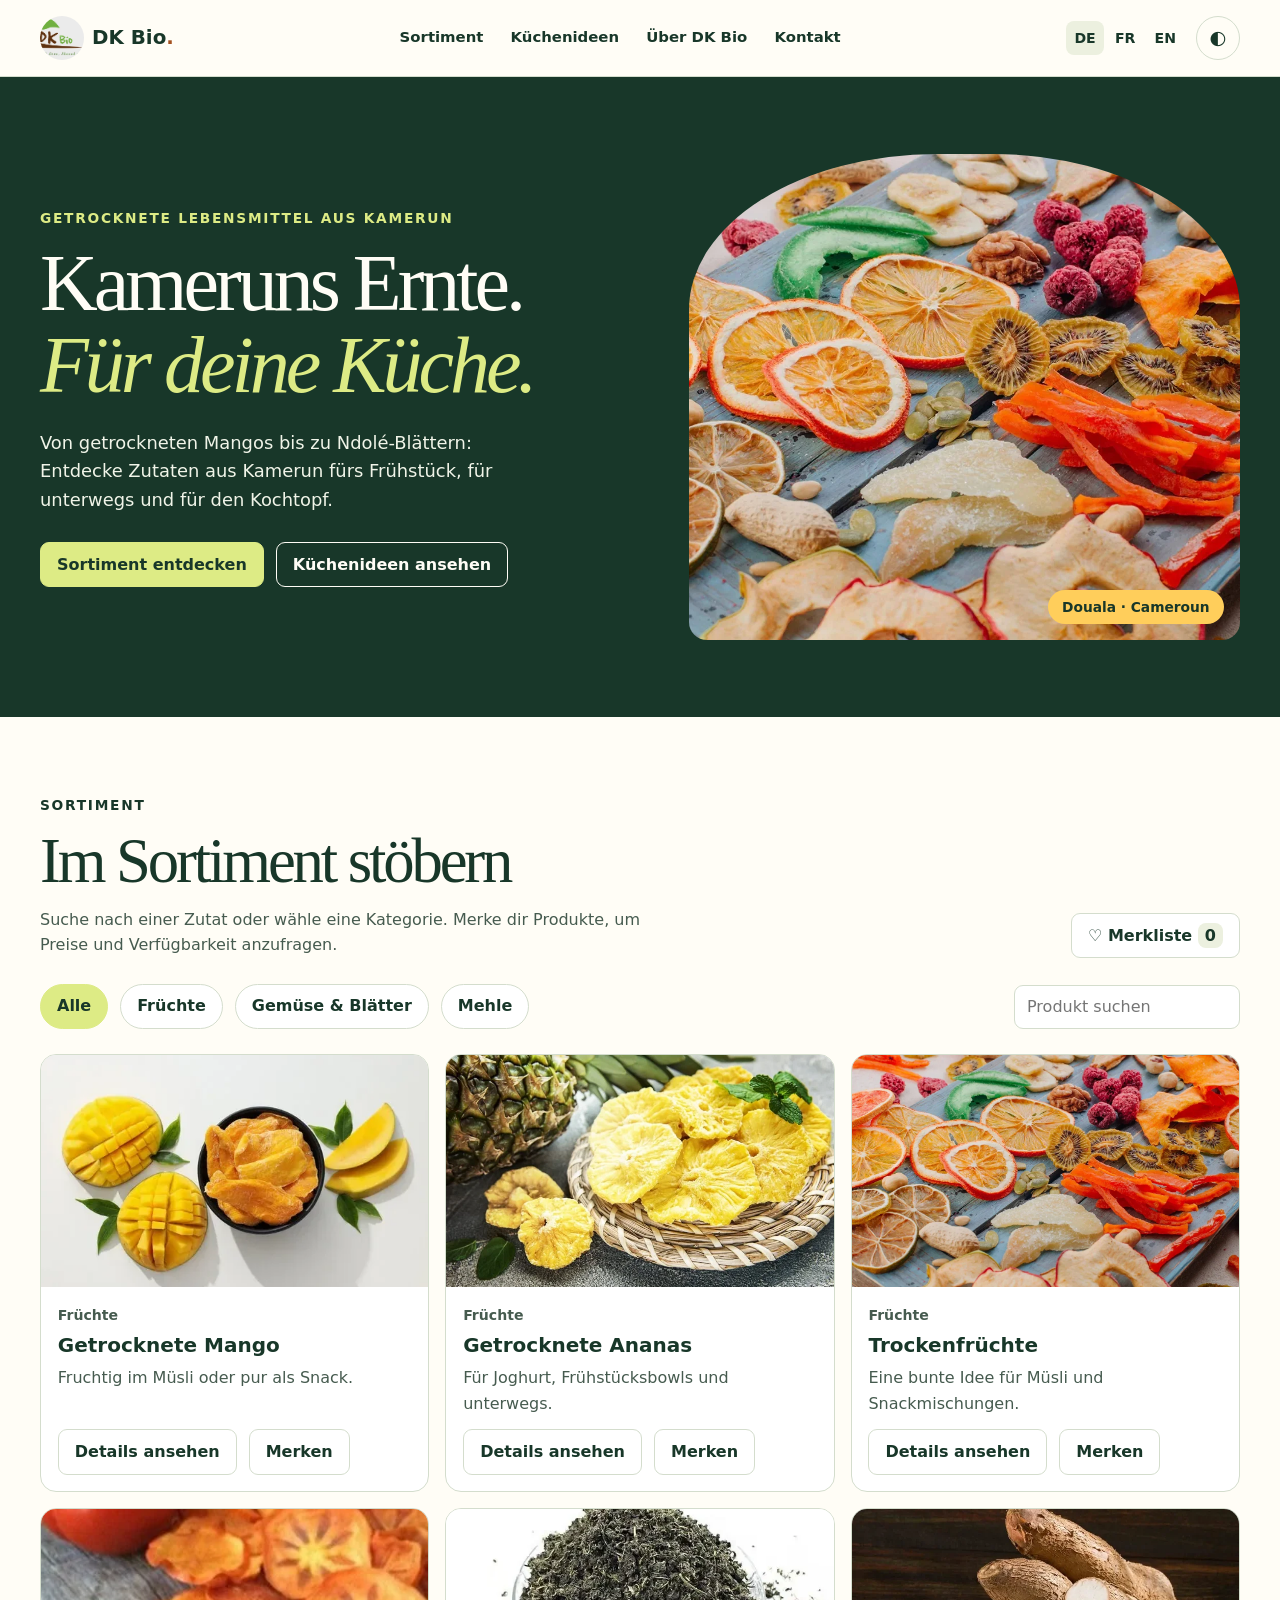
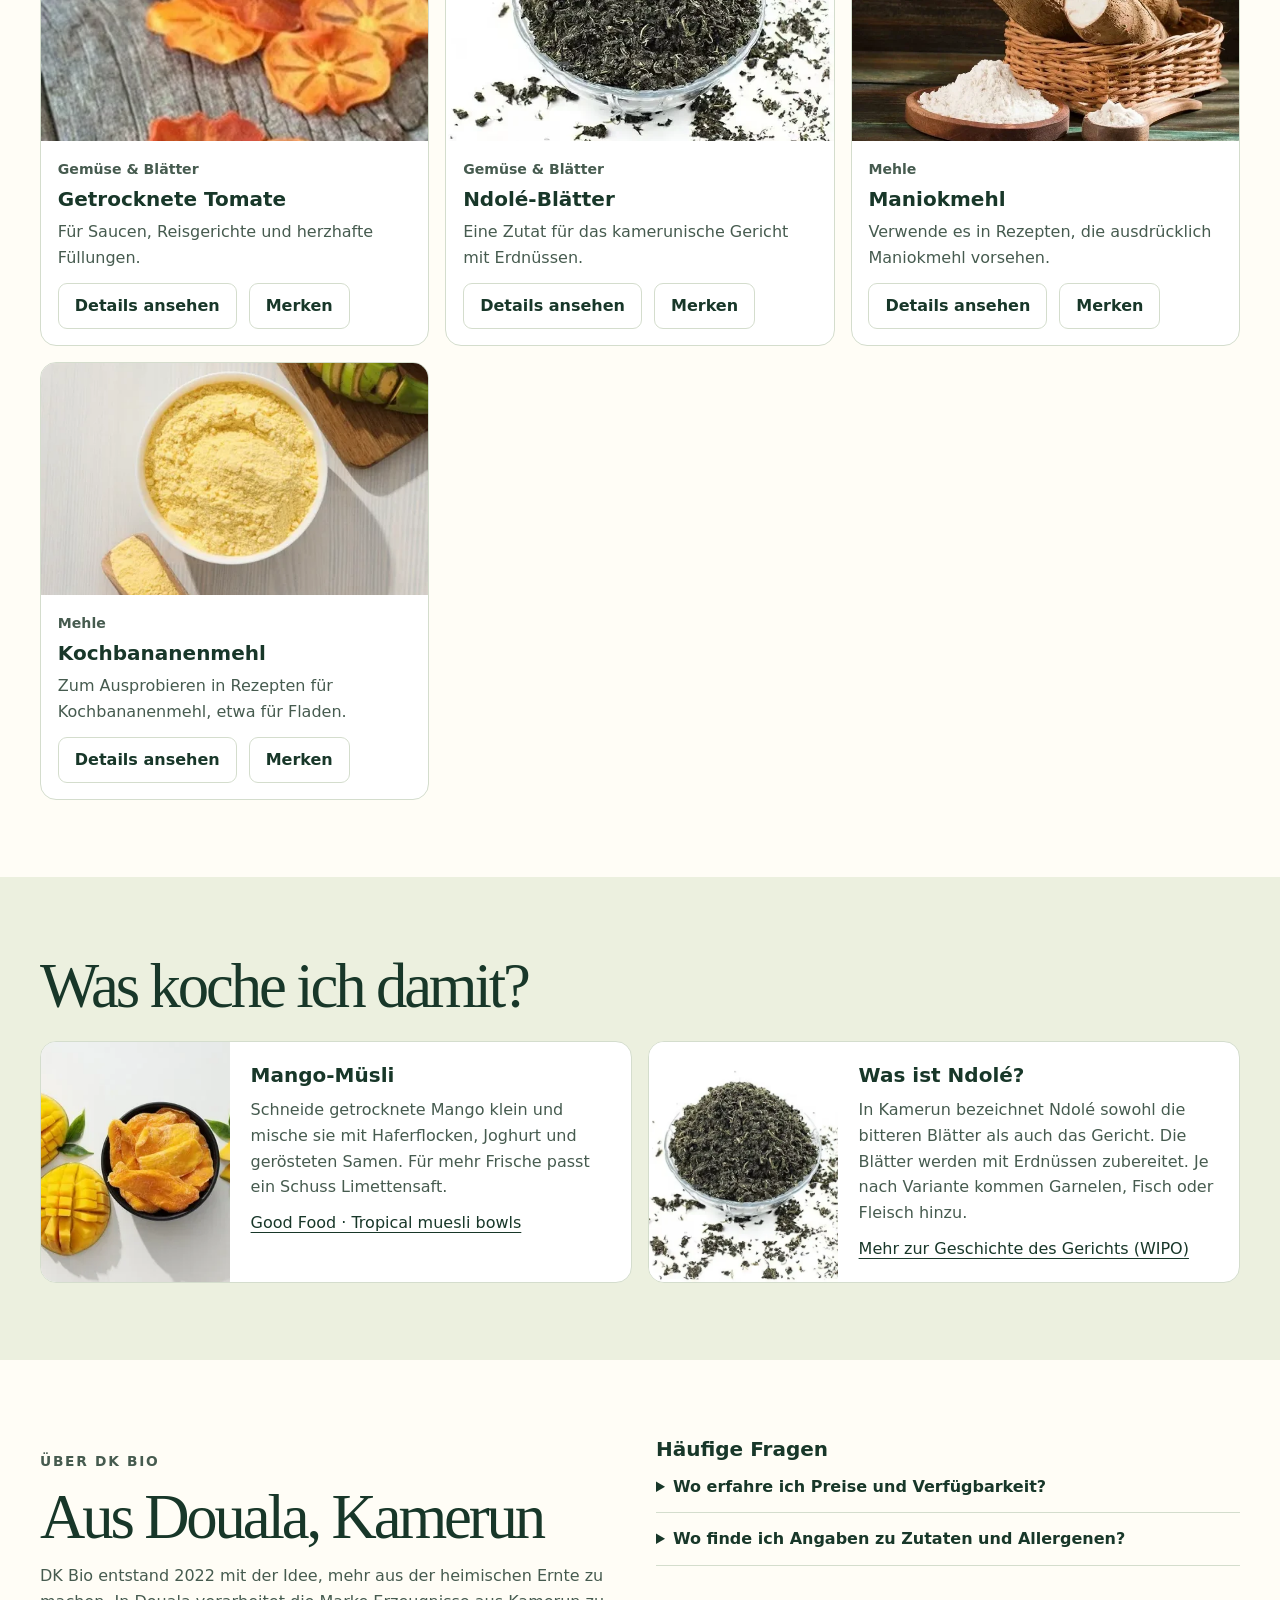
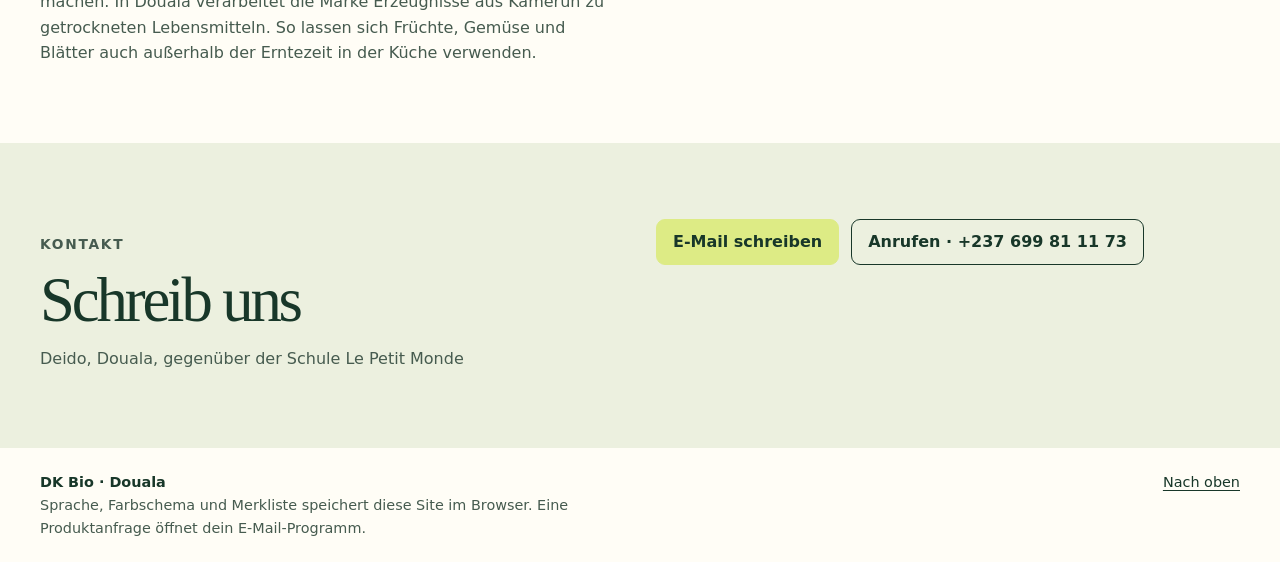
==== commit 690b6a2f: "Publish the redesigned multilingual DK Bio catalog" ====
--- a/index.html
+++ b/index.html
@@ -1,564 +1,11 @@
-<!DOCTYPE html>
-<html lang="de" data-bs-theme="light">
-
-<head>
-  <meta charset="utf-8">
-<meta http-equiv="Content-Security-Policy" content="default-src 'none'; script-src 'self'; style-src 'self'; img-src 'self'; base-uri 'none'; form-action 'none'; object-src 'none'">
-<meta name="viewport" content="width=device-width, initial-scale=1">
-<meta name="referrer" content="strict-origin-when-cross-origin">
-<title>DK Bio</title>
-<meta name="description" content="DK Bio aus Kamerun bietet getrocknete Früchte, Gemüse, Gewürze und Mehle an. Entdecken Sie unser Sortiment und unsere Preise.">
-<meta property="og:type" content="website">
-<meta property="og:site_name" content="DK Bio">
-<meta property="og:title" content="DK Bio">
-<meta property="og:description" content="DK Bio aus Kamerun bietet getrocknete Früchte, Gemüse, Gewürze und Mehle an. Entdecken Sie unser Sortiment und unsere Preise.">
-<meta property="og:locale" content="de_DE">
-<link rel="alternate" hreflang="de" href="./index.html"><link rel="alternate" hreflang="en" href="./en.html"><link rel="alternate" hreflang="fr" href="./fr.html"><link rel="alternate" hreflang="x-default" href="./index.html"><link rel="icon" href="favicon.ico">
-<link rel="apple-touch-icon" href="apple-touch-icon.png">
-<script src="script.js"></script>
-<link rel="stylesheet" href="bootstrap-5.3.5-dist/css/bootstrap.min.css">
-<link rel="stylesheet" href="style.css">
-</head>
-
-<body>
-  <header class="site-header">
-  <a class="skip-link" href="#main">Zum Inhalt springen</a>
-  <div class="container header-layout">
-    <a class="wordmark" href="#home">
-      <img src="favicon-32x32.png" alt="" width="32" height="32"> DK Bio
-    </a>
-    <div class="preferences">
-      
-      <nav class="language-links" aria-label="Sprache"><span lang="de" aria-current="page">Deutsch</span><a href="en.html" lang="en" hreflang="en" data-language-link>English</a><a href="fr.html" lang="fr" hreflang="fr" data-language-link>Français</a></nav><button id="theme-toggle" type="button" class="btn btn-outline-secondary" aria-pressed="false" hidden>Dunkelmodus</button>
-    </div>
-    <nav aria-label="Hauptnavigation">
-      <button id="menu-toggle" type="button" class="btn btn-outline-secondary" aria-controls="nav-links" aria-expanded="false" hidden>Menü</button>
-      <ul id="nav-links" class="nav-links"><li><a href="#products">Produkte und Leistungen</a></li><li><a href="#pricing">Preise</a></li><li><a href="#presentation">Marke</a></li><li><a href="#vision-mission">Vision und Mission</a></li><li><a href="#logo">Logo</a></li><li><a href="#imagery">Bilder und Verwendung</a></li><li><a href="#galerie">Galerie</a></li><li><a href="#about">Über uns</a></li><li><a href="#contact">Kontakt</a></li></ul>
-    </nav>
-  </div>
-</header><main id="main" tabindex="-1"><header id="home" class="hero section">
-    <div class="container">
-      <div class="row align-items-center g-4">
-        <div class="col-lg-6">
-          <span class="badge badge-accent mb-2">DK Bio</span>
-          <h1 class="display-5 fw-bold mb-3">„Mit Liebe geerntet, mit der Welt geteilt“</h1>
-          <p class="lead">DK Bio ist eine kamerunische Marke für lokale, nachhaltige Lebensmittel. Durch das Trocknen machen wir Lebensmittel länger haltbar und reduzieren Abfälle.</p>
-          <div class="d-flex gap-2 flex-wrap">
-            <a href="#products" class="btn btn-success">Produkte ansehen</a>
-            <a href="#pricing" class="btn btn-outline-success">Preisliste</a>
-          </div>
-        </div>
-        <div class="col-lg-6">
-          <div class="placeholder-photo">
-            <img src="Image/web/recolt-avec-amour-0.webp" height="1024" width="1280" alt="Illustration von DK Bio zur Ernte und zu lokalen Erzeugnissen" srcset="Image/web/recolt-avec-amour-0-small.webp 640w, Image/web/recolt-avec-amour-0.webp 1280w" sizes="(min-width: 992px) 50vw, 100vw" fetchpriority="high">
-          </div>
-        </div>
-
-      </div>
-    </div>
-  </header>
-
-  <section id="presentation" class="section bg-soft">
-    <div class="container">
-      <div class="row g-4">
-        <div class="col-lg-7">
-          <h2 class="h1 mb-3">Unsere Marke</h2>
-          <p>DK Bio verarbeitet landwirtschaftliche Erzeugnisse aus Kamerun zu getrockneten Lebensmitteln.</p>
-          <p>DK Bio entstand 2022 aus der Idee, Lebensmittelverschwendung in Kamerun zu verringern und dabei das Potenzial heimischer Erzeugnisse zu nutzen. Wir setzen auf die Vielfalt lokaler Produkte und auf nachhaltige Anbaumethoden.</p>
-          <div class="placeholder-photo ratio ratio-16x9 no-border">
-            <img src="Image/web/slogan-1.webp" alt="" width="740" height="740" srcset="Image/web/slogan-1-small.webp 640w, Image/web/slogan-1.webp 740w" sizes="(min-width: 992px) 50vw, 100vw" loading="lazy" decoding="async">
-
-            <img src="Image/DK%20Bio%20Profile%20(2).svg" alt="" width="550" height="400" class="brand-art brand-overlay" loading="lazy" decoding="async">
-          </div>
-
-
-          <p>Innovation und Nachhaltigkeit prägen unsere Arbeit. Begleiten Sie DK Bio dabei, die Ernährung von morgen mitzugestalten.</p>
-        </div>
-        <div class="col-lg-5">
-          <div class="card h-100 shadow-sm">
-            <div class="card-body">
-              <h3 class="card-title h5">Unsere Werte</h3>
-              <ul>
-                <li><span>Innovation und Gesundheit</span></li>
-                <li><span>Nachhaltigkeit und lokale Landwirtschaft</span>
-                </li>
-                <li><span>Weniger Lebensmittelverschwendung</span></li>
-                <li><span>Stärkung lokaler Gemeinschaften</span>
-                </li>
-              </ul>
-            </div>
-          </div>
-        </div>
-      </div>
-    </div>
-  </section>
-
-  <section id="vision-mission" class="section">
-    <div class="container">
-      <div class="row g-4">
-        <div class="col-lg-6">
-          <h2 class="h1">Vision</h2>
-          <p class="quote">„Wir wollen die Landwirtschaft zu einer Grundlage für Wohlstand in Kamerun machen, langfristige Arbeitsplätze schaffen und der nächsten Generation den Wert des lokalen Anbaus vermitteln. Indem wir die Vielfalt unserer Ernten nutzen und Lebensmittel möglichst vollständig verarbeiten, wollen wir die Abhängigkeit von Importen verringern und die Wirtschaft und die Gemeinschaften vor Ort stärken.“</p>
-        </div>
-        <div class="col-lg-6">
-          <h2 class="h1">Mission</h2>
-          <p class="quote">„Bei DK Bio wollen wir Lebensmittelverschwendung verringern, langfristige Arbeitsplätze schaffen und die lokale Landwirtschaft in Kamerun stärken. Durch Verfahren wie das Trocknen machen wir aus regionalen Erzeugnissen nahrhafte, haltbare Lebensmittel. So unterstützen wir lokale Gemeinschaften und fördern wirtschaftliche Eigenständigkeit. Wir möchten jungen Menschen zeigen, dass die Landwirtschaft eine Perspektive bietet und zugleich zum Umweltschutz und zur Selbstversorgung des Landes beitragen kann.“</p>
-        </div>
-      </div>
-    </div>
-  </section>
-
-  <section id="logo" class="section bg-soft-2">
-    <div class="container">
-      <div class="row g-4 align-items-center">
-        <div class="col-lg-5 ">
-          <div class="border-radius border-success">
-            <img src="Image/DK%20Bio%20Profile%20(2).svg" alt="DK-Bio-Logo" class="img-contain logo-light brand-art" width="550" height="400" loading="lazy" decoding="async">
-
-          </div>
-        </div>
-        <div class="col-lg-7">
-          <h2 class="h1 mb-3">Logo und Bedeutung</h2>
-          <ul class="list-group list-group-flush">
-            <li class="list-group-item">Pflanze: Wachstum, Erneuerung und Nachhaltigkeit.</li>
-            <li class="list-group-item">Braune Bodenlinie: Erde, Stabilität und Landwirtschaft.</li>
-            <li class="list-group-item">Der Name „DK Bio“ steht für unsere Herkunft (Dongmo Kafack) und den verantwortungsvollen Umgang mit der Umwelt.</li>
-            <li class="list-group-item">Unser Leitspruch: „Mit Liebe geerntet, mit der Welt geteilt“.</li>
-          </ul>
-        </div>
-      </div>
-    </div>
-  </section>
-
-  <section id="products" class="section">
-    <div class="container">
-      <h2 class="h1 mb-4">Unsere Produkte und Leistungen</h2>
-      <div class="row g-4">
-        <div class="col-md-6">
-          <div class="card h-100 border-success">
-            <div class="card-body">
-              <h3 class="card-title h5">Getrocknete Früchte</h3>
-              <p>Das Trocknen bewahrt natürliche Aromen, Vitamine und Mineralstoffe.</p>
-              <div class="row row-cols-2 small">
-                <div class="col">Ananas</div>
-                <div class="col">Papayas</div>
-                <div class="col">Orangen</div>
-                <div class="col">Zitronen</div>
-                <div class="col">Mangos</div>
-                <div class="col">Guaven</div>
-                <div class="col">Kokosnuss</div>
-                <div class="col">Bananen</div>
-              </div>
-            </div>
-          </div>
-        </div>
-        <div class="col-md-6">
-          <div class="card h-100 border-success">
-            <div class="card-body">
-              <h3 class="card-title h5">Getrocknetes Gemüse</h3>
-              <p>Ideal für Suppen, Eintöpfe und andere Gerichte.</p>
-              <div class="row row-cols-2 small">
-                <div class="col">Tomaten</div>
-                <div class="col">Karotten</div>
-                <div class="col">Kartoffeln</div>
-              </div>
-            </div>
-          </div>
-        </div>
-        <div class="col-md-6">
-          <div class="card h-100 border-success">
-            <div class="card-body">
-              <h3 class="card-title h5">Getrocknete Blätter</h3>
-              <div class="row row-cols-2 small g-1">
-                <div class="col">Eru-Blätter</div>
-                <div class="col">Waterleaf</div>
-                <div class="col">Bitterblätter</div>
-                <div class="col">Okok</div>
-                <div class="col">Maniokblätter</div>
-                <div class="col">Djek-Blätter</div>
-                <div class="col">Lorbeerblätter</div>
-                <div class="col">Zitronengras</div>
-                <div class="col">Moringa</div>
-                <div class="col">Papaya</div>
-              </div>
-            </div>
-          </div>
-        </div>
-        <div class="col-md-6">
-          <div class="card h-100 border-success">
-            <div class="card-body">
-              <h3 class="card-title h5">Getrocknete Gewürze</h3>
-              <div class="row row-cols-2 small g-1">
-                <div class="col">Lokale Gewürzmischungen</div>
-                <div class="col">Schalotten</div>
-                <div class="col">Lauch</div>
-                <div class="col">Zwiebeln</div>
-                <div class="col">Knoblauch</div>
-              </div>
-            </div>
-          </div>
-        </div>
-        <div class="col-md-6">
-          <div class="card h-100 border-success">
-            <div class="card-body">
-              <h3 class="card-title h5">Mehle und Pulver</h3>
-              <ul class="small mb-0">
-                <li>Maniokmehl</li>
-                <li>Pulver für fermentierten Getreidebrei</li>
-                <li>Tomatenpulver</li>
-              </ul>
-            </div>
-          </div>
-        </div>
-        <div class="col-md-6">
-          <div class="card h-100 border-success">
-            <div class="card-body">
-              <h3 class="card-title h5">Trocknung auf Anfrage</h3>
-              <p>Wir trocknen Obst, Gemüse, Blätter, Wurzelstöcke und Gewürze nach Bedarf.</p>
-              <p class="small mb-0">Bringen Sie Ihre Erzeugnisse mit. Wir trocknen sie mit professionellen Geräten.</p>
-            </div>
-          </div>
-        </div>
-      </div>
-    </div>
-  </section>
-
-  <section id="pricing" class="section bg-soft">
-    <div class="container">
-      <h2 class="h1 mb-4" id="price-title">Preisliste</h2>
-      <div id="price-search" class="mb-3" hidden data-empty="Keine Produkte gefunden." data-count="Ergebnisse">
-<label for="price-query" class="form-label fw-semibold">Preisliste durchsuchen</label>
-<input id="price-query" type="search" class="form-control" aria-controls="price-results">
-<p id="price-status" class="small text-body-secondary mt-2 mb-0" role="status"></p>
-</div><div class="table-responsive" tabindex="0" role="region" aria-labelledby="price-title">
-        <table class="table table-bordered table-striped align-middle price-table" aria-labelledby="price-title">
-          <thead class="table-secondary">
-            <tr>
-              <th scope="col">Kategorie</th>
-              <th scope="col">Artikel</th>
-              <th scope="col">Menge</th>
-              <th scope="col">Preis</th>
-            </tr>
-          </thead>
-          <tbody id="price-results">
-            <tr>
-              <td>Gewürzpulver</td>
-              <td>Für Hähnchen</td>
-              <td>500 g</td>
-              <td>2000 FCFA</td>
-            </tr>
-            <tr>
-              <td>Gewürzpulver</td>
-              <td>Für Fisch</td>
-              <td>500 g</td>
-              <td>2000 FCFA</td>
-            </tr>
-            <tr>
-              <td>Mehle und Pulver</td>
-              <td>Maniokmehl</td>
-              <td>1 kg</td>
-              <td>7000 FCFA</td>
-            </tr>
-            <tr>
-              <td>Mehle und Pulver</td>
-              <td>Pulver für fermentierten Getreidebrei</td>
-              <td>1 kg</td>
-              <td>7500 FCFA</td>
-            </tr>
-            <tr>
-              <td>Mehle und Pulver</td>
-              <td>Tomatenpulver</td>
-              <td>250 g</td>
-              <td>3500 FCFA</td>
-            </tr>
-            <tr>
-              <td>Getrocknete Früchte</td>
-              <td>Ananas (pro Scheibe)</td>
-              <td>—</td>
-              <td>80 FCFA</td>
-            </tr>
-            <tr>
-              <td>Getrocknete Früchte</td>
-              <td>Orange (pro Scheibe)</td>
-              <td>—</td>
-              <td>40 FCFA</td>
-            </tr>
-            <tr>
-              <td>Getrocknete Früchte</td>
-              <td>Zitrone (pro Scheibe)</td>
-              <td>—</td>
-              <td>40 FCFA</td>
-            </tr>
-            <tr>
-              <td>Gewürze</td>
-              <td>Chili</td>
-              <td>1 kg</td>
-              <td>7500 FCFA</td>
-            </tr>
-            <tr>
-              <td>Gewürze</td>
-              <td>Ingwer</td>
-              <td>250 g</td>
-              <td>3000 FCFA</td>
-            </tr>
-            <tr>
-              <td>Blätter</td>
-              <td>Minzblätter</td>
-              <td>250 g</td>
-              <td>3000 FCFA</td>
-            </tr>
-            <tr>
-              <td>Blätter</td>
-              <td>Ndolé (gewaschen, getrocknet und gebrauchsfertig)</td>
-              <td>250 g</td>
-              <td>3000 FCFA</td>
-            </tr>
-            <tr>
-              <td>Dienstleistung</td>
-              <td>Trocknung (für Produkte à 100 g)</td>
-              <td>—</td>
-              <td>1000 FCFA</td>
-            </tr>
-          </tbody>
-        </table>
-      </div>
-      <p class="small text-muted">Die Preise für getrocknete Früchte variieren je nach Wassergehalt und Trocknungsdauer.</p>
-    </div>
-  </section>
-
-  <section id="imagery" class="section">
-    <div class="container">
-      <h2 class="h1 mb-4">Produkte und Verwendung</h2>
-      <div class="row g-4">
-        <div class="col-md-6 col-lg-4">
-          <div class="card h-100">
-            <div class="placeholder-photo ratio ratio-4x3 card-img-top">
-              <img src="Image/web/poudre-de-bouillie-4.webp" alt="Pulver für Getreidebrei" class="img-contain logo-light" width="1200" height="675" srcset="Image/web/poudre-de-bouillie-4-small.webp 640w, Image/web/poudre-de-bouillie-4.webp 1200w" sizes="(min-width: 992px) 33vw, (min-width: 768px) 50vw, 100vw" loading="lazy" decoding="async">
-            </div>
-            <div class="card-body">
-              <h3 class="card-title h5">Pulver für Getreidebrei</h3>
-              <p class="small mb-1"><strong>Verwendung:</strong> für ein ausgewogenes Frühstück.</p>
-              <p class="small"><strong>Vorteile:</strong> nahrhaft und für Familienmahlzeiten geeignet.</p>
-            </div>
-          </div>
-        </div>
-        <div class="col-md-6 col-lg-4">
-          <div class="card h-100">
-            <div class="placeholder-photo ratio ratio-4x3 card-img-top">
-              <img src="Image/web/flocon-de-fruit-5.webp" alt="Fruchtflocken" class="img-contain logo-dark" width="900" height="601" srcset="Image/web/flocon-de-fruit-5-small.webp 640w, Image/web/flocon-de-fruit-5.webp 900w" sizes="(min-width: 992px) 33vw, (min-width: 768px) 50vw, 100vw" loading="lazy" decoding="async">
-            </div>
-            <div class="card-body">
-              <h3 class="card-title h5">Getrocknete Früchte</h3>
-              <p class="small mb-1"><strong>Verwendung:</strong> für Cocktails mit Ananas, Orange oder Zitrone.</p>
-              <p class="small"><strong>Beispiel:</strong> für Bars und Restaurants.</p>
-            </div>
-          </div>
-        </div>
-        <div class="col-md-6 col-lg-4">
-          <div class="card h-100">
-            <div class="placeholder-photo ratio ratio-4x3 card-img-top">
-              <img src="Image/web/farine-de-manioc-6.webp" height="666" width="999" alt="Maniokmehl" srcset="Image/web/farine-de-manioc-6-small.webp 640w, Image/web/farine-de-manioc-6.webp 999w" sizes="(min-width: 992px) 33vw, (min-width: 768px) 50vw, 100vw" loading="lazy" decoding="async">
-            </div>
-            <div class="card-body">
-              <h3 class="card-title h5">Maniokmehl</h3>
-              <p class="small mb-1"><strong>Verwendung:</strong> als glutenfreie Alternative.</p>
-              <p class="small"><strong>Vorteile:</strong> kann Weizenmehl ersetzen.</p>
-            </div>
-          </div>
-        </div>
-        <div class="col-md-6 col-lg-4">
-          <div class="card h-100">
-            <div class="placeholder-photo ratio ratio-4x3 card-img-top">
-              <img src="Image/web/fruits-deshydrates-7.webp" height="850" alt="Getrocknete Früchte" class="img-contain logo-dark" width="1280" srcset="Image/web/fruits-deshydrates-7-small.webp 640w, Image/web/fruits-deshydrates-7.webp 1280w" sizes="(min-width: 992px) 33vw, (min-width: 768px) 50vw, 100vw" loading="lazy" decoding="async">
-            </div>
-            <div class="card-body">
-              <h3 class="card-title h5">Fruchtflocken</h3>
-              <p class="small mb-1"><strong>Verwendung:</strong> zum Knabbern oder als Zutat in Mahlzeiten.</p>
-              <p class="small"><strong>Vorteile:</strong> nährstoffreich.</p>
-            </div>
-          </div>
-        </div>
-        <div class="col-md-6 col-lg-4">
-          <div class="card h-100">
-            <div class="placeholder-photo ratio ratio-4x3 card-img-top">
-              <img src="Image/web/ndolet-8.webp" alt="Ndolé-Blätter" class="img-contain logo-light" width="600" height="600" loading="lazy" decoding="async">
-            </div>
-            <div class="card-body">
-              <h3 class="card-title h5">Ndolé-Blätter (gewaschen und getrocknet)</h3>
-              <p class="small mb-1"><strong>Verwendung:</strong> küchenfertige Blätter zum Kochen.</p>
-              <p class="small"><strong>Vorteile:</strong> spart Zeit bei der Zubereitung traditioneller Gerichte.</p>
-            </div>
-          </div>
-        </div>
-        <div class="col-md-6 col-lg-4">
-          <div class="card h-100">
-            <div class="placeholder-photo ratio ratio-4x3 card-img-top">
-              <img src="Image/web/farine-de-plantain-9.webp" height="1100" width="733" alt="Kochbananenmehl" class="img-contain logo-light" srcset="Image/web/farine-de-plantain-9-small.webp 640w, Image/web/farine-de-plantain-9.webp 733w" sizes="(min-width: 992px) 33vw, (min-width: 768px) 50vw, 100vw" loading="lazy" decoding="async">
-            </div>
-            <div class="card-body">
-              <h3 class="card-title h5">Kochbananenmehl</h3>
-              <p class="small mb-1"><strong>Verwendung:</strong> zum Kochen und Backen.</p>
-              </div>
-          </div>
-        </div>
-      </div>
-    </div>
-  </section>
-
-  <section id="galerie" class="section bg-soft-2">
-    <div class="container ">
-      <h2 class="h1 mb-2">Galerie</h2>
-      <p class="mb-4 text-secondary">Frische und getrocknete Erzeugnisse.</p>
-
-      <div class="row g-3 mb-3">
-        <div class="col-12 col-md-6 col-xl-3">
-          <div class="placeholder-photo ratio ratio-4x3 rounded-4 overflow-hidden">
-            <img src="Image/web/ananas-sech-e-10.webp" alt="Getrocknete Ananas" loading="lazy" width="1100" height="1100" srcset="Image/web/ananas-sech-e-10-small.webp 640w, Image/web/ananas-sech-e-10.webp 1100w" sizes="(min-width: 992px) 33vw, (min-width: 768px) 50vw, 100vw" decoding="async">
-          </div>
-        </div>
-
-        <div class="col-12 col-md-6 col-xl-3">
-          <div class="placeholder-photo ratio ratio-4x3 rounded-4 overflow-hidden">
-            <img src="Image/web/mangue-s-ch-e-11.webp" alt="Getrocknete Mango" loading="lazy" width="540" height="360" decoding="async">
-          </div>
-        </div>
-
-        <div class="col-12 col-md-6 col-xl-3">
-          <div class="placeholder-photo ratio ratio-4x3 rounded-4 overflow-hidden">
-            <img src="Image/web/citron-s-ch-12.webp" alt="Getrocknete Zitrone" loading="lazy" width="1100" height="1100" srcset="Image/web/citron-s-ch-12-small.webp 640w, Image/web/citron-s-ch-12.webp 1100w" sizes="(min-width: 992px) 33vw, (min-width: 768px) 50vw, 100vw" decoding="async">
-          </div>
-        </div>
-
-        <div class="col-12 col-md-6 col-xl-3">
-          <div class="placeholder-photo ratio ratio-4x3 rounded-4 overflow-hidden">
-            <img src="Image/web/ananas-sec-13.webp" alt="Getrocknete Ananasscheiben" loading="lazy" width="1200" height="810" srcset="Image/web/ananas-sec-13-small.webp 640w, Image/web/ananas-sec-13.webp 1200w" sizes="(min-width: 992px) 33vw, (min-width: 768px) 50vw, 100vw" decoding="async">
-          </div>
-        </div>
-      </div>
-      <div class="row g-3">
-        <div class="col-12 col-md-6 col-xl-3">
-          <div class="placeholder-photo ratio ratio-4x3 rounded-4 overflow-hidden">
-            <img src="Image/web/carotte-legumes-14.webp" alt="Frische Karotten und Gemüse" loading="lazy" width="1280" height="835" srcset="Image/web/carotte-legumes-14-small.webp 640w, Image/web/carotte-legumes-14.webp 1280w" sizes="(min-width: 992px) 33vw, (min-width: 768px) 50vw, 100vw" decoding="async">
-          </div>
-        </div>
-
-        <div class="col-12 col-md-6 col-xl-3">
-          <div class="placeholder-photo ratio ratio-4x3 rounded-4 overflow-hidden">
-            <img src="Image/web/carotte-legumes-sec-15.webp" alt="Getrocknete Karotten und Gemüse" loading="lazy" width="768" height="512" srcset="Image/web/carotte-legumes-sec-15-small.webp 640w, Image/web/carotte-legumes-sec-15.webp 768w" sizes="(min-width: 992px) 33vw, (min-width: 768px) 50vw, 100vw" decoding="async">
-          </div>
-        </div>
-
-        <div class="col-12 col-md-6 col-xl-3">
-          <div class="placeholder-photo ratio ratio-4x3 rounded-4 overflow-hidden">
-            <img src="Image/web/bananes-sec-16.webp" alt="Getrocknete Bananen" loading="lazy" width="612" height="408" decoding="async">
-          </div>
-        </div>
-
-        <div class="col-12 col-md-6 col-xl-3">
-          <div class="placeholder-photo ratio ratio-4x3 rounded-4 overflow-hidden">
-            <img src="Image/web/fruits-secs-17.webp" alt="Auswahl getrockneter Früchte" loading="lazy" width="1280" height="686" srcset="Image/web/fruits-secs-17-small.webp 640w, Image/web/fruits-secs-17.webp 1280w" sizes="(min-width: 992px) 33vw, (min-width: 768px) 50vw, 100vw" decoding="async">
-          </div>
-        </div>
-      </div>
-    </div>
-  </section>
-
-  <section id="about" class="section bg-soft">
-    <div class="container">
-      <div class="row g-4 align-items-center">
-        <div class="col-lg-5">
-          <div class="placeholder-photo">
-            <img src="Image/web/dg-18.webp" height="1100" width="825" alt="Patricia Dongmo Donfack, Geschäftsführerin von DK Bio" class="img-contain logo-dark" srcset="Image/web/dg-18-small.webp 640w, Image/web/dg-18.webp 825w" sizes="(min-width: 992px) 33vw, (min-width: 768px) 50vw, 100vw" loading="lazy" decoding="async">
-          </div>
-        </div>
-        <div class="col-lg-7">
-          <h2 class="h1 mb-3">Über die Geschäftsführerin</h2>
-          <p>Als Geschäftsführerin von DK Bio vertrete ich eine Generation junger Menschen in Afrika, die mit Innovation und Nachhaltigkeit etwas verändern will. Meine Erfahrung im internationalen Geschäft hat mir gezeigt, wie dringend Kamerun Lösungen gegen Lebensmittelverschwendung und für einen besseren Umgang mit Ressourcen braucht.</p>
-          <p>DK Bio ist meine Antwort darauf. Wir trocknen Obst, Gemüse und Gewürze, um sie länger haltbar zu machen, ihren Nährwert zu erhalten und die lokale Wirtschaft zu unterstützen.</p>
-          <p>Ich möchte mit DK Bio zeigen, was afrikanischer Erfindergeist leisten kann, junge Menschen zum Gründen ermutigen und die Vielfalt unserer Produkte weltweit bekannt machen. Damit möchte ich zu einem eigenständigeren Afrika beitragen.</p>
-          <p>Unsere Vision ist es, Lebensmittelverschwendung zu verringern, lokale Gemeinschaften zu stärken und afrikanische Produkte weltweit bekannt zu machen.</p>
-          <p class="mb-0"><strong>Unterschrift:</strong> <span>Patricia Dongmo Donfack</span></p>
-        </div>
-      </div>
-    </div>
-  </section>
-
-  <section id="contact" class="section">
-    <div class="container">
-      <div class="row g-4">
-        <div class="col-lg-6">
-          <div class="container my-4">
-            <div class="card shadow-sm p-4">
-              <h2 class="h1 mb-3">Kontakt</h2>
-
-              <div class="d-flex align-items-start mb-3">
-                
-                <div>
-                  <strong>E-Mail</strong><br>
-                  <a href="mailto:Contact.dkbio@gmail.com">Contact.dkbio@gmail.com</a>
-                </div>
-              </div>
-
-              <div class="d-flex align-items-start mb-3">
-                
-                <div>
-                  <strong>Telefon</strong><br>
-                  <a href="tel:+237699811173">+237 699 81 11 73</a>
-                </div>
-              </div>
-
-              <div class="d-flex align-items-start">
-                
-                <div>
-                  <strong>Adresse</strong><div>Deido, Douala (Kamerun)<br>Gegenüber der Schule Le Petit Monde</div></div>
-              </div>
-
-            </div>
-          </div>
-
-        </div>
-
-        <div class="col-lg-6">
-          <h2 class="h1">Medien und Downloads</h2>
-          <ul class="list-unstyled download-links">
-            <li>
-              
-              <a href="Documents/DK%20BIO%20%20brandbook.pdf%20(11).pdf">Markenhandbuch (PDF, Französisch)</a>
-            </li>
-            <li>
-              
-              <a href="Documents/DK%20BIO%20%20brandbook.pdf%20(8).pdf">Markenhandbuch (PDF, Englisch)</a>
-            </li>
-            <li>
-              
-              <a href="Image/DK%20Bio%20Profile%20(2).svg">DK-Bio-Logo (SVG)</a>
-            </li>
-
-          </ul>
-          <div class="placeholder-photo mt-3">
-            <img src="Image/web/team-19.webp" class="img-fluid rounded shadow" alt="Das Team von DK Bio" width="825" height="1100" srcset="Image/web/team-19-small.webp 640w, Image/web/team-19.webp 825w" sizes="(min-width: 992px) 33vw, (min-width: 768px) 50vw, 100vw" loading="lazy" decoding="async">
-          </div>
-        </div>
-      </div>
-    </div>
-  </section>
-
-
-
-  <section id="privacy" class="container pb-5">
-<h2 class="h4">Datenschutz</h2>
-<p>Diese Website speichert Ihre Farbauswahl im Browser. Wenn Sie DK Bio per E-Mail oder Telefon kontaktieren, verwenden Sie Ihre eigene Anwendung und entscheiden selbst, welche Informationen Sie mitteilen.</p>
-</section></main><footer class="border-top py-4 small">
-    <div class="container d-flex flex-column flex-md-row align-items-center justify-content-between gap-2">
-      <div>© <span id="year">2026</span> DK Bio. <span>Alle Rechte vorbehalten.</span></div>
-      <div class="d-flex gap-3">
-        <a href="#home" class="link-secondary">Nach oben</a>
-        <a href="#pricing" class="link-secondary">Preise</a>
-        <a href="#about" class="link-secondary">Über uns</a>
-      <a href="#privacy" class="link-secondary">Datenschutz</a></div>
-    </div>
-  </footer>
-
-  <script src="interactions.js"></script></body>
-
-</html>+<!doctype html><html lang="de"><head><meta charset="utf-8"><meta name="viewport" content="width=device-width,initial-scale=1"><title>DK Bio · Sortiment</title><meta name="description" content="Von getrockneten Mangos bis zu Ndolé-Blättern: Entdecke Zutaten aus Kamerun fürs Frühstück, für unterwegs und für den Kochtopf."><meta name="theme-color" content="#183729"><link rel="icon" href="img/logo.webp"><link rel="stylesheet" href="style.css"><script src="app.js" defer></script></head>
+<body id="top" data-draft="E-Mail-Anfrage vorbereiten" data-labels='{&quot;save&quot;: &quot;Merken&quot;, &quot;saved&quot;: &quot;Gemerkt&quot;, &quot;empty&quot;: &quot;Merkliste ist leer.&quot;, &quot;remove&quot;: &quot;Entfernen&quot;, &quot;subject&quot;: &quot;Produktanfrage an DK Bio&quot;, &quot;message&quot;: &quot;Guten Tag, bitte teilen Sie mir Preise, Packungsgrößen und Verfügbarkeit für folgende Produkte mit:&quot;}'><a class="skip" href="#main">Zum Inhalt</a>
+<header><div class="bar wrap"><a class="brand" href="#top"><img src="img/logo.webp" width="44" height="44" alt="">DK Bio<span>.</span></a><button id="menu" aria-expanded="false" aria-controls="nav" hidden>Menü</button><nav id="nav"><a href="#products">Sortiment</a><a href="#ideas">Küchenideen</a><a href="#about">Über DK Bio</a><a href="#contact">Kontakt</a></nav><div class="utilities"><div class="languages" aria-label="Sprache"><a href="index.html" lang="de" hreflang="de" aria-current=page>DE</a><a href="fr.html" lang="fr" hreflang="fr" >FR</a><a href="en.html" lang="en" hreflang="en" >EN</a></div><button id="theme" class="icon" aria-label="Farbschema wechseln" aria-pressed="false">◐</button></div></div></header>
+<main id="main"><section class="hero"><div class="wrap hero-grid"><div class="hero-copy"><p class="eyebrow">GETROCKNETE LEBENSMITTEL AUS KAMERUN</p><h1>Kameruns Ernte.<em>Für deine Küche.</em></h1><p class="intro">Von getrockneten Mangos bis zu Ndolé-Blättern: Entdecke Zutaten aus Kamerun fürs Frühstück, für unterwegs und für den Kochtopf.</p><div class="actions"><a class="btn primary" href="#products">Sortiment entdecken</a><a class="btn outline" href="#ideas">Küchenideen ansehen</a></div></div><figure><img src="img/hero.webp" alt="Getrocknete Früchte, bunt auf einem Tablett" width="900" height="760" fetchpriority="high"><figcaption>Douala · Cameroun</figcaption></figure></div></section>
+<section id="products" class="wrap section"><div class="section-head"><div><p class="eyebrow">Sortiment</p><h2>Im Sortiment stöbern</h2><p>Suche nach einer Zutat oder wähle eine Kategorie. Merke dir Produkte, um Preise und Verfügbarkeit anzufragen.</p></div><button id="wishlist" class="btn">♡ Merkliste <span id="saved-count">0</span></button></div><div class="toolbar"><div class="filters" role="group" aria-label="Sortiment"><button data-filter="0" aria-pressed="true">Alle</button><button data-filter="1" aria-pressed="false">Früchte</button><button data-filter="2" aria-pressed="false">Gemüse &amp; Blätter</button><button data-filter="3" aria-pressed="false">Mehle</button></div><label class="search"><span>Produkt suchen</span><input type="search" id="search" placeholder="Produkt suchen"></label></div><p id="results" aria-live="polite" class="screen-reader"></p><p id="no-results" hidden>Keine passenden Produkte. Versuche einen anderen Suchbegriff.</p><div class="grid"><article class="card" data-id="mango" data-category="1"><img src="img/mango.webp" alt="" loading="lazy" width="600" height="420"><div class="cardbody"><span class="tag">Früchte</span><h3>Getrocknete Mango</h3><p>Fruchtig im Müsli oder pur als Snack.</p><div class="actions"><button class="plain detail">Details ansehen</button><button class="save" aria-pressed="false">Merken</button></div></div></article><article class="card" data-id="pineapple" data-category="1"><img src="img/pineapple.webp" alt="" loading="lazy" width="600" height="420"><div class="cardbody"><span class="tag">Früchte</span><h3>Getrocknete Ananas</h3><p>Für Joghurt, Frühstücksbowls und unterwegs.</p><div class="actions"><button class="plain detail">Details ansehen</button><button class="save" aria-pressed="false">Merken</button></div></div></article><article class="card" data-id="hero" data-category="1"><img src="img/hero.webp" alt="" loading="lazy" width="600" height="420"><div class="cardbody"><span class="tag">Früchte</span><h3>Trockenfrüchte</h3><p>Eine bunte Idee für Müsli und Snackmischungen.</p><div class="actions"><button class="plain detail">Details ansehen</button><button class="save" aria-pressed="false">Merken</button></div></div></article><article class="card" data-id="tomato" data-category="2"><img src="img/tomato.webp" alt="" loading="lazy" width="600" height="420"><div class="cardbody"><span class="tag">Gemüse &amp; Blätter</span><h3>Getrocknete Tomate</h3><p>Für Saucen, Reisgerichte und herzhafte Füllungen.</p><div class="actions"><button class="plain detail">Details ansehen</button><button class="save" aria-pressed="false">Merken</button></div></div></article><article class="card" data-id="ndole" data-category="2"><img src="img/ndole.webp" alt="" loading="lazy" width="600" height="420"><div class="cardbody"><span class="tag">Gemüse &amp; Blätter</span><h3>Ndolé-Blätter</h3><p>Eine Zutat für das kamerunische Gericht mit Erdnüssen.</p><div class="actions"><button class="plain detail">Details ansehen</button><button class="save" aria-pressed="false">Merken</button></div></div></article><article class="card" data-id="cassava" data-category="3"><img src="img/cassava.webp" alt="" loading="lazy" width="600" height="420"><div class="cardbody"><span class="tag">Mehle</span><h3>Maniokmehl</h3><p>Verwende es in Rezepten, die ausdrücklich Maniokmehl vorsehen.</p><div class="actions"><button class="plain detail">Details ansehen</button><button class="save" aria-pressed="false">Merken</button></div></div></article><article class="card" data-id="plantain" data-category="3"><img src="img/plantain.webp" alt="" loading="lazy" width="600" height="420"><div class="cardbody"><span class="tag">Mehle</span><h3>Kochbananenmehl</h3><p>Zum Ausprobieren in Rezepten für Kochbananenmehl, etwa für Fladen.</p><div class="actions"><button class="plain detail">Details ansehen</button><button class="save" aria-pressed="false">Merken</button></div></div></article></div></section>
+<section id="ideas" class="recipes"><div class="wrap section"><h2>Was koche ich damit?</h2><div class="recipe-grid"><article><img src="img/mango.webp" alt="" loading="lazy"><div><h3>Mango-Müsli</h3><p>Schneide getrocknete Mango klein und mische sie mit Haferflocken, Joghurt und gerösteten Samen. Für mehr Frische passt ein Schuss Limettensaft.</p><a href="https://www.bbcgoodfood.com/recipes/tropical-muesli-bowls">Good Food · Tropical muesli bowls</a></div></article><article><img src="img/ndole.webp" alt="" loading="lazy"><div><h3>Was ist Ndolé?</h3><p>In Kamerun bezeichnet Ndolé sowohl die bitteren Blätter als auch das Gericht. Die Blätter werden mit Erdnüssen zubereitet. Je nach Variante kommen Garnelen, Fisch oder Fleisch hinzu.</p><a href="https://www.wipo.int/export/sites/www/ip-development/en/docs/scoping-study-cameroon.pdf">Mehr zur Geschichte des Gerichts (WIPO)</a></div></article></div></div></section>
+<section id="about" class="wrap section split"><div><p class="eyebrow">Über DK Bio</p><h2>Aus Douala, Kamerun</h2><p>DK Bio entstand 2022 mit der Idee, mehr aus der heimischen Ernte zu machen. In Douala verarbeitet die Marke Erzeugnisse aus Kamerun zu getrockneten Lebensmitteln. So lassen sich Früchte, Gemüse und Blätter auch außerhalb der Erntezeit in der Küche verwenden.</p></div><div><h3>Häufige Fragen</h3><details><summary>Wo erfahre ich Preise und Verfügbarkeit?</summary><p>Wähle Produkte im Katalog aus und öffne die Merkliste. Du kannst daraus eine E-Mail-Anfrage vorbereiten und um aktuelle Preise, Packungsgrößen und Liefermöglichkeiten bitten.</p></details><details><summary>Wo finde ich Angaben zu Zutaten und Allergenen?</summary><p>Die Angaben findest du auf der jeweiligen Packung. Vor dem Kauf kannst du bei DK Bio nach dem Etikett des konkreten Produkts fragen.</p></details></div></section>
+<section id="contact" class="contact"><div class="wrap section split"><div><p class="eyebrow">Kontakt</p><h2>Schreib uns</h2><p>Deido, Douala, gegenüber der Schule Le Petit Monde</p></div><div class="actions"><a class="btn primary" href="mailto:Contact.dkbio@gmail.com">E-Mail schreiben</a><a class="btn outline" href="tel:+237699811173">Anrufen · +237 699 81 11 73</a></div></div></section></main>
+<footer class="wrap"><div><strong>DK Bio · Douala</strong><p>Sprache, Farbschema und Merkliste speichert diese Site im Browser. Eine Produktanfrage öffnet dein E-Mail-Programm.</p></div><a href="#top">Nach oben</a></footer>
+<dialog id="dialog" aria-labelledby="dialog-title"><div class="dialog-head"><h2 id="dialog-title"></h2><form method="dialog"><button class="icon" aria-label="Schließen">×</button></form></div><div id="dialog-content"></div></dialog>
+<noscript><style>.toolbar,#wishlist,.detail,.save,#theme{display:none}</style></noscript></body></html>
--- a/style.css
+++ b/style.css
@@ -1,144 +1,86 @@
-:root {
-  --dk-green: #255b3a;
-  --dk-accent: #e7f1e6;
-  --dk-soft: #f4f7ee;
-  --dk-focus: #235ba8;
-}
-
-[data-bs-theme="dark"] {
-  --dk-green: #b8e7b9;
-  --dk-accent: #26382b;
-  --dk-soft: #232e26;
-  --dk-focus: #a5ceff;
-}
-
-[hidden] { display: none !important; }
-
-body { line-height: 1.6; }
-a { text-underline-offset: .18em; }
-:focus-visible {
-  outline: 3px solid var(--dk-focus) !important;
-  outline-offset: 3px;
-}
-main:focus { outline-offset: -3px; }
-
-.skip-link {
-  position: absolute;
-  inset-block-start: .5rem;
-  inset-inline-start: .75rem;
-  z-index: 2;
-  padding: .6rem 1rem;
-  background: var(--bs-body-bg);
-  transform: translateY(-160%);
-}
-.skip-link:focus { transform: none; }
-
-.site-header {
-  position: relative;
-  border-bottom: 1px solid var(--bs-border-color);
-  background: var(--bs-body-bg);
-}
-.header-layout {
-  display: grid;
-  grid-template-columns: minmax(0, 1fr) auto;
-  align-items: center;
-  gap: .5rem 1rem;
-  padding-block: .65rem;
-}
-.wordmark {
-  display: inline-flex;
-  width: fit-content;
-  align-items: center;
-  gap: .55rem;
-  color: var(--dk-green);
-  font-size: 1.35rem;
-  font-weight: 750;
-  text-decoration: none;
-  min-height: 44px;
-}
-.preferences {
-  display: flex;
-  flex-wrap: wrap;
-  align-items: center;
-  justify-content: flex-end;
-  gap: .5rem;
-}
-.language-links {
-  display: flex;
-  flex-wrap: wrap;
-  gap: .15rem;
-}
-.language-links [aria-current="page"] {
-  font-weight: 700;
-}
-.language-links > *, .nav-links a {
-  display: inline-flex;
-  align-items: center;
-  min-height: 44px;
-  color: var(--bs-body-color);
-  padding-inline: .55rem;
-}
-.preferences button, #menu-toggle { min-height: 44px; color: var(--bs-body-color); }
-.header-layout > nav { grid-column: 1 / -1; }
-.nav-links {
-  display: flex;
-  flex-wrap: wrap;
-  gap: .1rem .65rem;
-  padding: 0;
-  margin: 0;
-  list-style: none;
-}
-.nav-links a:hover { color: var(--dk-green); }
-@media (max-width: 575px) {
-  .nav-links { display: grid; grid-template-columns: repeat(2, minmax(0, 1fr)); }
-}
-@media (max-width: 575px) {
-  .header-layout { grid-template-columns: minmax(0, 1fr); }
-  .preferences { justify-content: flex-start; }
-}
-
-.section { padding-block: clamp(2.25rem, 6vw, 5rem); }
-.hero, .bg-soft-2 { background: var(--dk-accent); }
-.bg-soft { background: var(--dk-soft); }
-.hero .lead { max-width: 56ch; }
-.hero h1 { color: var(--dk-green); line-height: 1.12; }
-.badge-accent { color: var(--bs-body-color); background: var(--bs-body-bg); }
-.btn-success {
-  --bs-btn-bg: #255b3a;
-  --bs-btn-border-color: #255b3a;
-  --bs-btn-hover-bg: #1b482c;
-  --bs-btn-hover-border-color: #1b482c;
-}
-.btn-outline-success {
-  --bs-btn-color: var(--dk-green);
-  --bs-btn-border-color: var(--dk-green);
-  --bs-btn-hover-color: var(--bs-body-bg);
-  --bs-btn-hover-bg: var(--dk-green);
-  --bs-btn-hover-border-color: var(--dk-green);
-}
-.placeholder-photo {
-  position: relative;
-  overflow: hidden;
-  border-radius: .85rem;
-  background: var(--bs-secondary-bg);
-}
-img { max-width: 100%; height: auto; }
-.placeholder-photo img { display: block; width: 100%; }
-.placeholder-photo.ratio img { height: 100%; object-fit: cover; }
-img.brand-art { background: #fff; border-radius: .75rem; }
-.placeholder-photo.ratio .brand-overlay {
-  top: auto;
-  left: auto;
-  inset-inline-end: .65rem;
-  bottom: .65rem;
-  width: clamp(3rem, 16%, 6rem);
-  height: auto;
-  object-fit: contain;
-}
-.quote { border-inline-start: 4px solid var(--dk-green); padding-inline-start: 1rem; }
-.card { border-radius: .85rem; }
-#price-query { max-width: 28rem; }
-.price-table td:last-child { white-space: nowrap; }
-.download-links li { margin-block: .5rem; }
-#contact a { overflow-wrap: anywhere; }
-footer .d-flex { flex-wrap: wrap; }
+:root{color-scheme:light;--paper:#fffdf6;--white:#fff;--ink:#183729;--muted:#465b4f;--line:#d4ddcd;--green:#ecf0df;--lime:#ddeb85;--yellow:#ffce5b;--hero:#183729;--hero-ink:#fffdf6}
+:root[data-theme=dark]{color-scheme:dark;--paper:#14251d;--white:#1b3025;--ink:#f7f7e9;--muted:#cfdbcb;--line:#486256;--green:#24382d;--hero:#203d2e}
+*{box-sizing:border-box}
+[hidden]{display:none!important}
+html{scroll-behavior:smooth;scroll-padding-top:7rem}
+body{margin:0;background:var(--paper);color:var(--ink);font:1rem/1.6 system-ui,sans-serif}
+a{color:inherit;text-underline-offset:.22em}
+button,input{font:inherit;color:inherit}
+button{cursor:pointer}
+:focus-visible{outline:3px solid #cc6c29;outline-offset:4px}
+img{max-width:100%;display:block}
+.wrap{width:min(1200px,calc(100% - 3rem));margin-inline:auto}
+header{background:var(--paper);position:sticky;top:0;z-index:5;border-bottom:1px solid var(--line)}
+.bar,.utilities,.languages,nav,.actions,.filters,.toolbar{display:flex;align-items:center;gap:.75rem}
+.bar{justify-content:space-between;min-height:76px}
+.brand{display:flex;align-items:center;gap:.5rem;font-weight:850;font-size:1.24rem;text-decoration:none;white-space:nowrap}
+.brand img{border-radius:50%;object-fit:cover}
+.brand span{color:#a45120;margin-left:-.4em}
+nav{gap:clamp(.7rem,2.2vw,1.7rem);font-size:.93rem;font-weight:650}
+nav a,.languages a{text-decoration:none}
+nav a:hover,.languages a:hover{text-decoration:underline}
+.languages{gap:.2rem}
+.languages a{padding:.34rem .5rem;border-radius:8px;font-size:.88rem;font-weight:700}
+.languages a[aria-current]{background:var(--green)}
+.icon{border:1px solid var(--line);border-radius:50%;background:var(--paper);width:44px;height:44px;font-size:1.2rem}
+.hero{background:var(--hero);color:var(--hero-ink);padding:clamp(2.25rem,6vw,5.75rem) 0}
+.hero-grid{display:grid;grid-template-columns:1.06fr 1fr;gap:clamp(1rem,5vw,5rem);align-items:center}
+h1,h2,h3,p,figure{margin:0}
+h1,h2{font-family:Georgia,serif;line-height:1.03;letter-spacing:-.05em;font-weight:500;text-wrap:balance}
+h1{font-size:clamp(2.9rem,6.25vw,6.3rem)}
+h1 em{display:block;color:var(--lime);font-weight:400}
+h2{font-size:clamp(2.2rem,4.9vw,4rem)}
+h3{font-size:1.25rem;line-height:1.22}
+.eyebrow{font-weight:800;text-transform:uppercase;font-size:.86rem;letter-spacing:.125em;margin-bottom:.8rem}
+.hero .eyebrow{color:var(--lime)}
+.intro{color:#f0f4e8;font-size:clamp(1.05rem,1.4vw,1.2rem);max-width:45ch;margin:1.4rem 0 1.7rem}
+figure{position:relative}
+figure img{width:100%;height:clamp(285px,38vw,505px);object-fit:cover;border-radius:45% 45% 18px 18px / 32% 32% 18px 18px}
+figcaption{position:absolute;bottom:1rem;right:1rem;background:var(--yellow);color:#183729;border-radius:40px;padding:.38rem .9rem;font-size:.86rem;font-weight:750}
+.actions{flex-wrap:wrap}
+.btn,.save,.plain,.filters button,#menu{display:inline-flex;align-items:center;justify-content:center;min-height:44px;border:1px solid var(--line);background:var(--white);color:var(--ink);padding:.55rem 1rem;border-radius:9px;text-decoration:none;font-weight:700;gap:.35rem}
+.btn:hover,.save:hover,.plain:hover,.filters button:hover{filter:brightness(.93)}
+.primary,.save[aria-pressed=true],.filters button[aria-pressed=true]{background:var(--lime);color:#183729;border-color:var(--lime)}
+.outline{background:transparent;color:inherit;border-color:currentColor}
+.section{padding-block:clamp(2.7rem,6vw,5rem)}
+.section-head,.split{display:flex;justify-content:space-between;align-items:flex-end;gap:2rem}
+.section-head p:last-child,.split p{max-width:62ch;color:var(--muted);margin-top:.85rem}
+#saved-count{background:var(--green);padding:0 .44rem;border-radius:8px}
+.toolbar{justify-content:space-between;align-items:flex-end;flex-wrap:wrap;margin:1.6rem 0}
+.filters{flex-wrap:wrap}
+.filters button{border-radius:50px}
+.search span,.screen-reader,.skip:not(:focus){position:absolute;width:1px;height:1px;overflow:hidden;clip-path:inset(50%);white-space:nowrap}
+.skip:focus{position:fixed;z-index:10;top:1rem;left:1rem;background:var(--paper);padding:.6rem}
+.search input{background:var(--white);border:1px solid var(--line);border-radius:9px;min-height:44px;padding:.5rem .75rem;width:min(100%,17rem)}
+.grid{display:grid;grid-template-columns:repeat(3,minmax(0,1fr));gap:1rem}
+.card,.recipe-grid article{background:var(--white);border:1px solid var(--line);border-radius:16px;overflow:hidden}
+.card{display:flex;flex-direction:column}
+.card img{width:100%;height:auto;aspect-ratio:1.67;object-fit:cover;background:var(--green)}
+.cardbody{padding:1.05rem;display:flex;flex-direction:column;align-items:flex-start;flex:1}
+.cardbody p{margin:.5rem 0 .8rem;color:var(--muted)}
+.cardbody .actions{margin-top:auto}
+.tag{font-weight:750;color:var(--muted);font-size:.88rem;margin-bottom:.4rem}
+.recipes,.contact{background:var(--green)}
+.recipe-grid{display:grid;grid-template-columns:1fr 1fr;gap:1rem;margin-top:1.4rem}
+.recipe-grid article{display:grid;grid-template-columns:32% 1fr}
+.recipe-grid img{width:100%;height:100%;object-fit:cover}
+.recipe-grid article div{padding:1.3rem}
+.recipe-grid p{margin:.65rem 0;color:var(--muted)}
+.split{align-items:start}
+.split>div{flex:1;min-width:0}
+details{border-bottom:1px solid var(--line);padding:.8rem 0}
+summary{font-weight:700;cursor:pointer}
+footer{display:flex;justify-content:space-between;gap:1rem;padding:1.4rem 0;font-size:.9rem}
+footer p{max-width:68ch;color:var(--muted)}
+dialog{width:min(570px,calc(100% - 2rem));max-height:86vh;border:1px solid var(--line);border-radius:16px;padding:1.3rem;color:var(--ink);background:var(--paper)}
+dialog::backdrop{background:#07190fb5}
+.dialog-head{display:flex;justify-content:space-between;align-items:start;gap:1rem;margin-bottom:1rem}
+.dialog-head h2{font-size:clamp(1.8rem,5vw,2.8rem)}
+#dialog-content>img{width:100%;max-height:260px;object-fit:cover;border-radius:12px}
+#dialog-content p,#dialog-content>.btn{margin-top:1rem}
+.saved-list{list-style:none;padding:0}
+.saved-list li{display:flex;justify-content:space-between;align-items:center;gap:1rem;padding:.5rem 0;border-bottom:1px solid var(--line)}
+@media(max-width:920px){.bar{flex-wrap:wrap;gap:.4rem;padding:.5rem 0}.bar nav{order:4;width:100%;padding:.4rem 0}.utilities{margin-left:auto}.grid{grid-template-columns:repeat(2,minmax(0,1fr))}.recipe-grid article{grid-template-columns:1fr}.recipe-grid img{height:170px}}
+@media(max-width:670px){.wrap{width:calc(100% - 2rem)}.hero-grid,.recipe-grid{grid-template-columns:1fr}.section-head,.split{align-items:flex-start;flex-direction:column;gap:1rem}.hero-grid figure img{height:300px;border-radius:24px}.bar nav{flex-wrap:wrap}.brand img{width:32px;height:32px}#menu{padding:.3rem .55rem}.utilities{gap:.25rem}.languages a{padding:.25rem .38rem}.bar .brand{font-size:1rem}.grid{gap:.7rem}.cardbody{padding:.8rem}.section-head p:last-child{margin-bottom:.35rem}}
+@media(max-width:475px){.grid{grid-template-columns:1fr}.toolbar .search,.search input{width:100%}.bar .brand img{display:none}}
+@media(prefers-reduced-motion:reduce){html{scroll-behavior:auto}}
